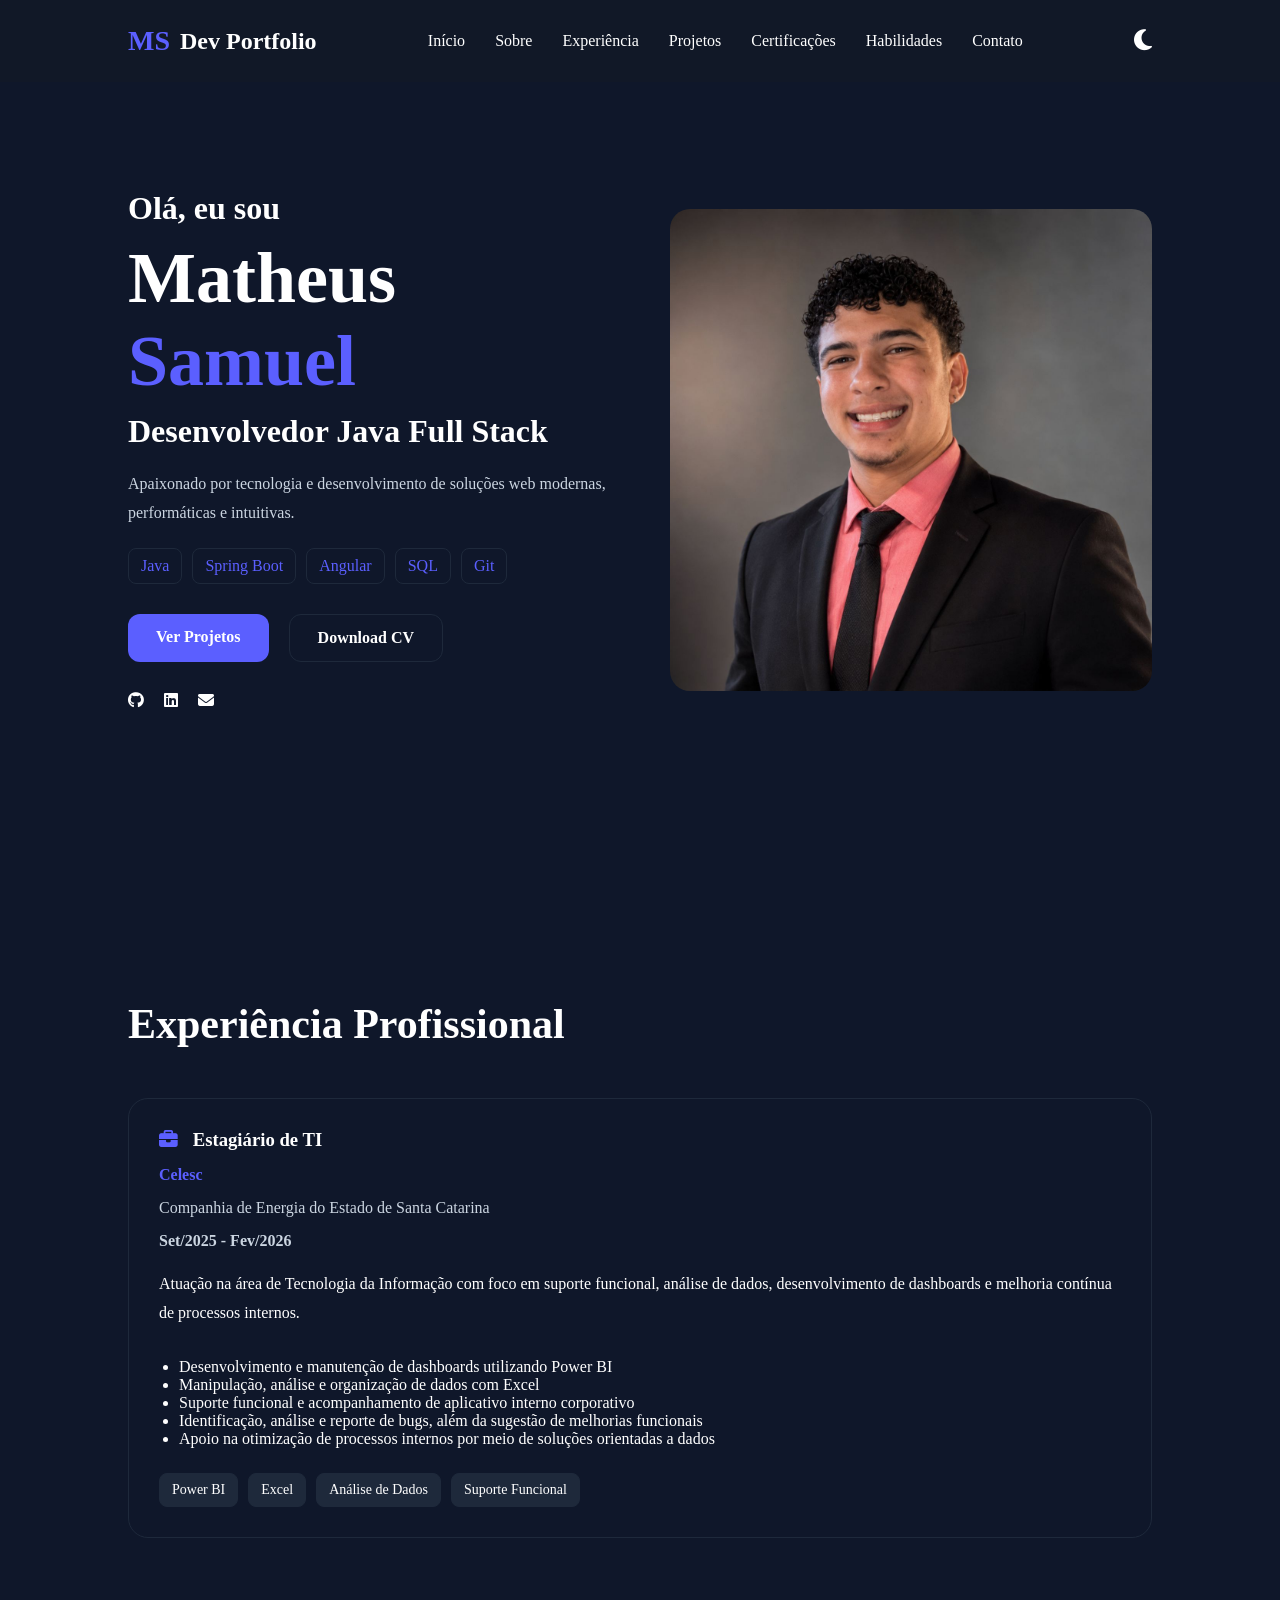
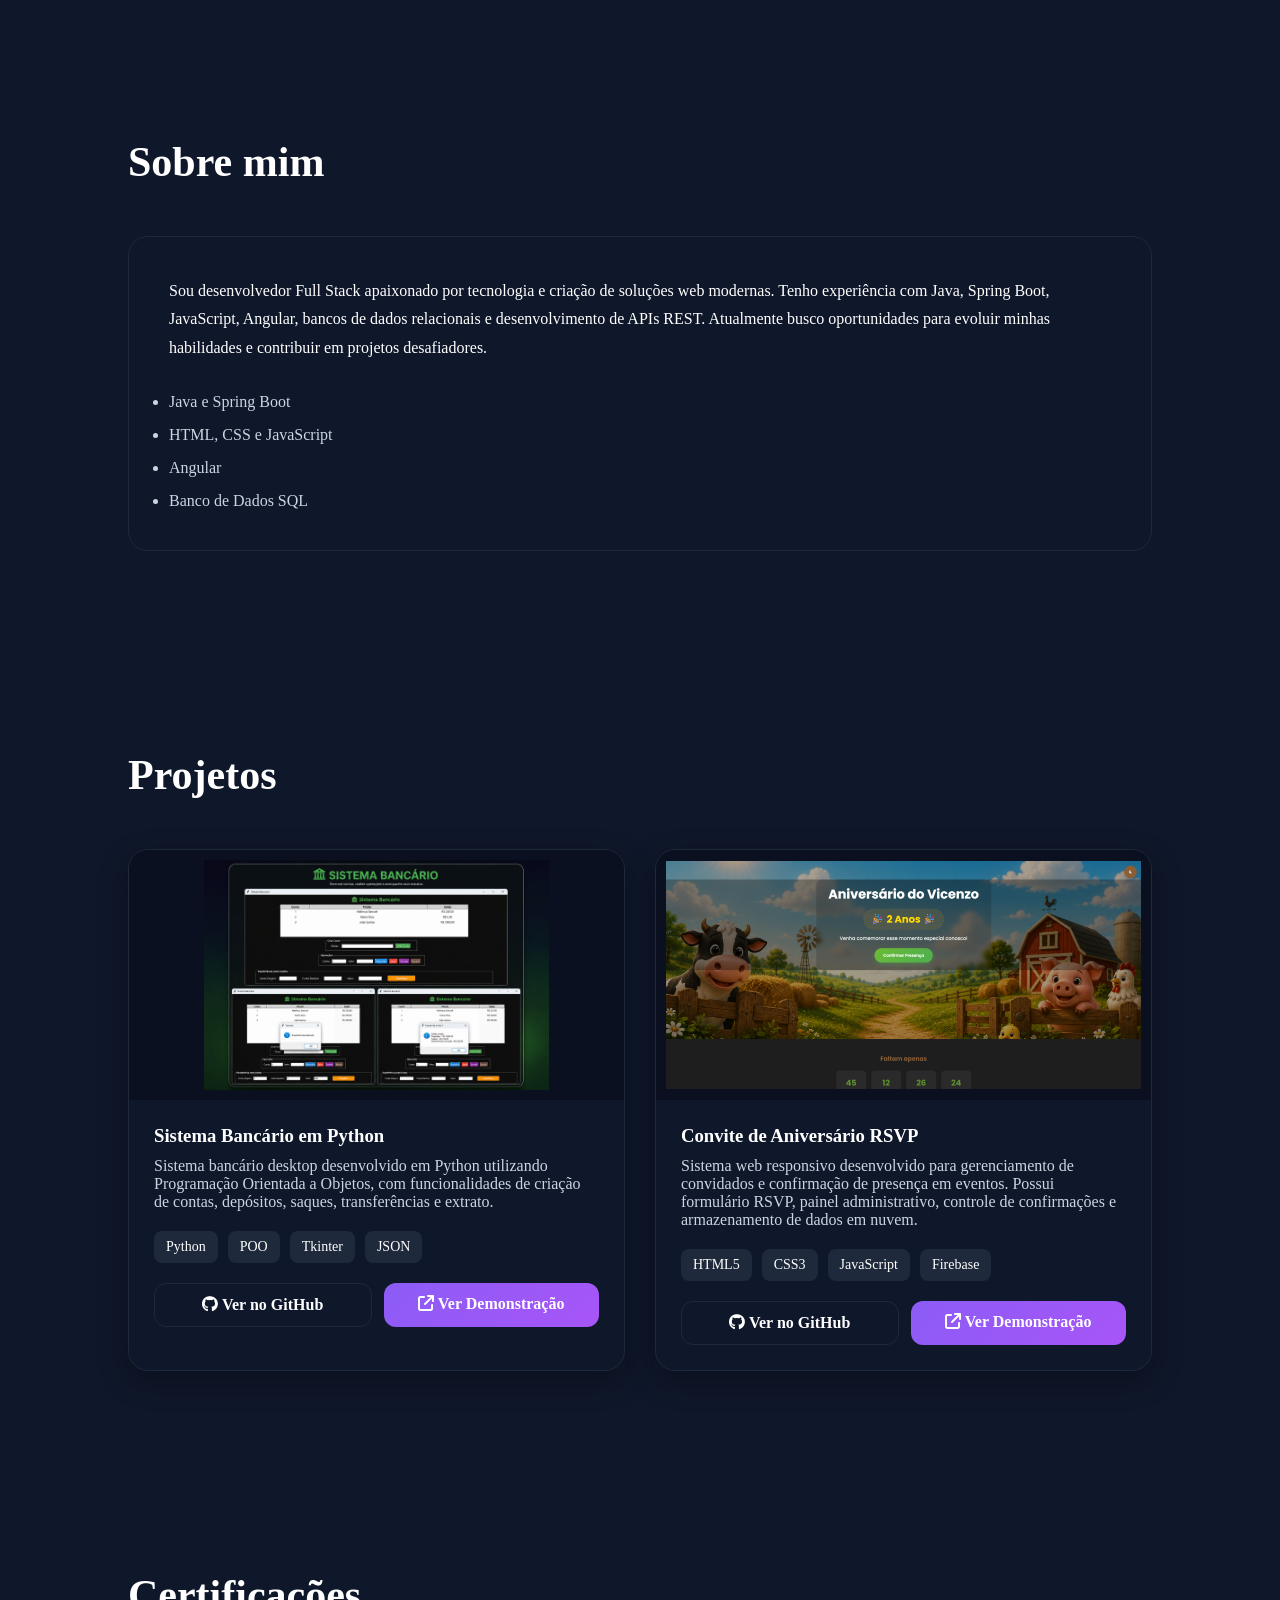
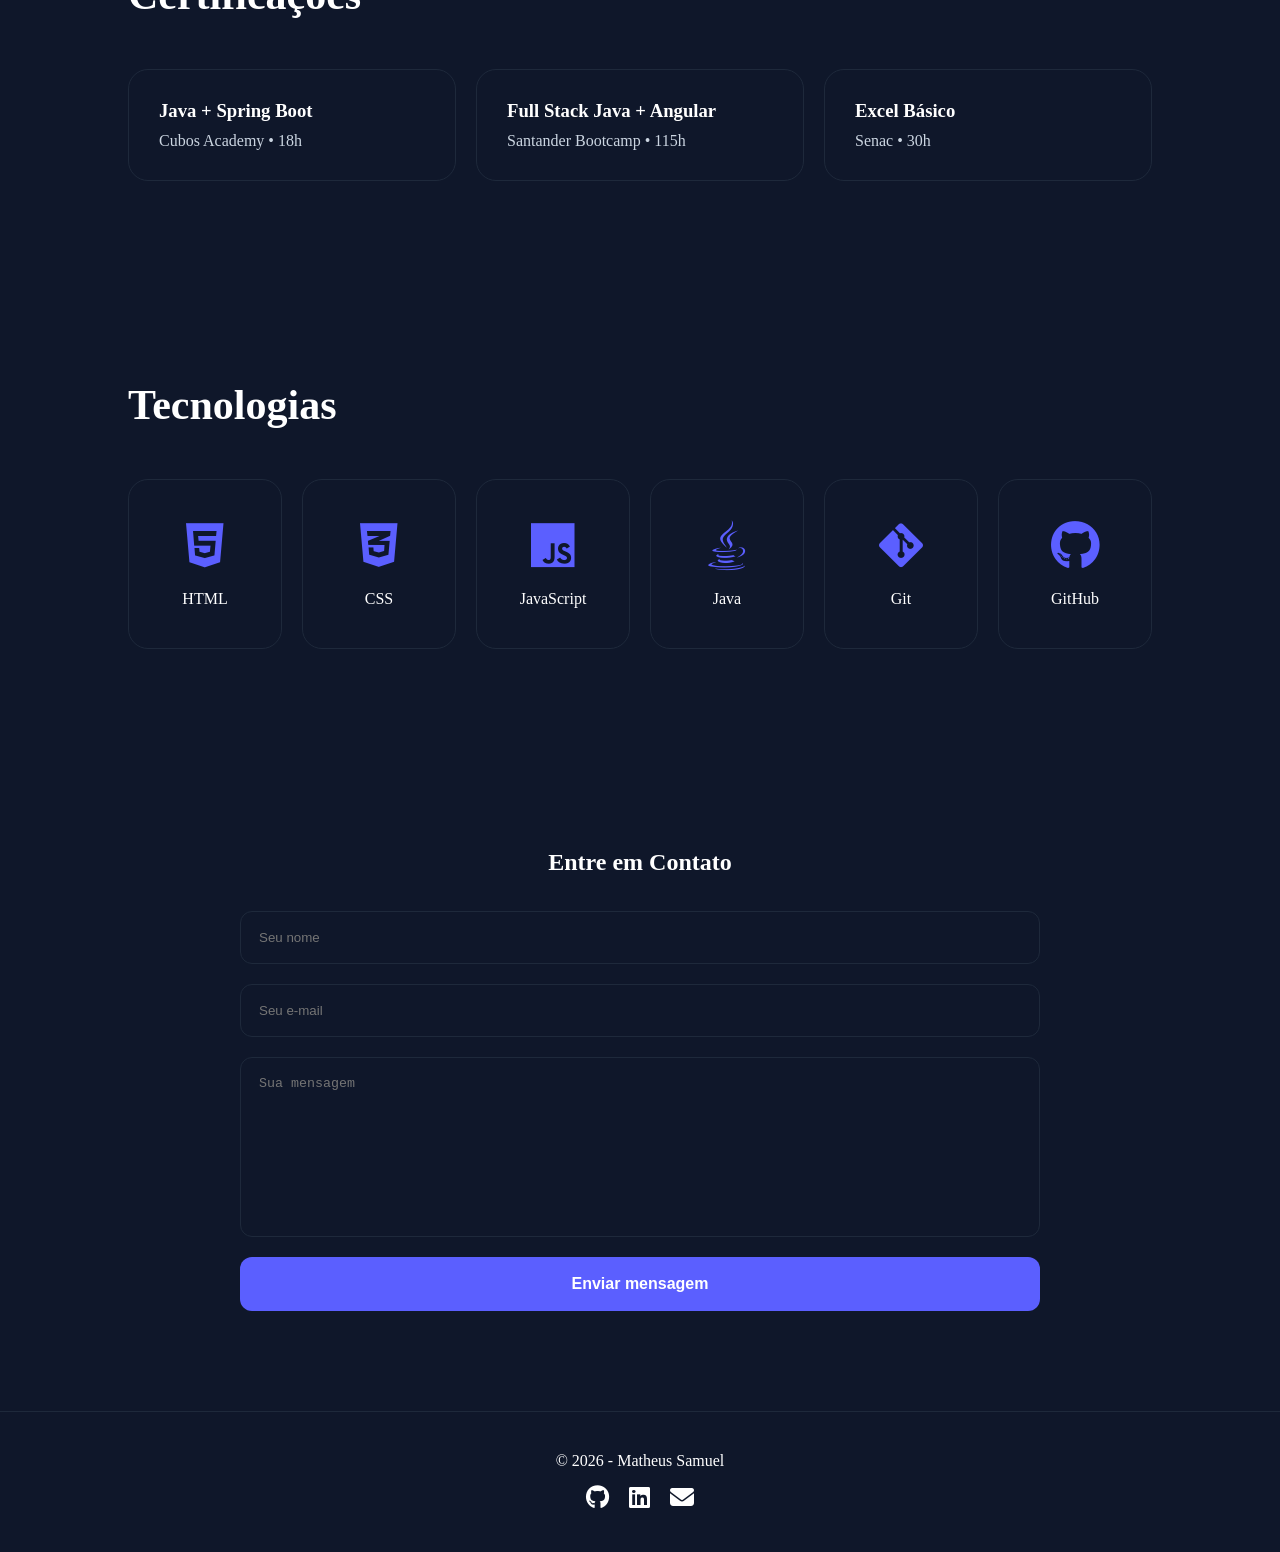
==== index.html @ 0c97122a "Atualiza portfólio com projeto RSVP" ====
<!DOCTYPE html>
<html lang="pt-BR">

<head>
    <meta charset="UTF-8">
    <meta name="viewport" content="width=device-width, initial-scale=1.0">

    <title>Matheus Samuel | Desenvolvedor</title>

    <!-- Google Fonts -->
    <link rel="preconnect" href="https://fonts.googleapis.com">
    <link rel="preconnect" href="https://fonts.gstatic.com" crossorigin>

    <link href="https://fonts.googleapis.com/css2?family=Inter:wght@300;400;500;600;700;800&display=swap"
        rel="stylesheet">

    <!-- Font Awesome -->
    <link rel="stylesheet" href="https://cdnjs.cloudflare.com/ajax/libs/font-awesome/6.5.2/css/all.min.css">

    <!-- CSS -->
    <link rel="stylesheet" href="css/style.css">
    <link rel="stylesheet" href="css/responsive.css">

</head>

<body>

    <!-- HEADER -->

    <header class="header">

        <div class="logo">
            <span>MS</span>
            <h2>Dev Portfolio</h2>
        </div>

        <nav class="navbar">

            <a href="#home">Início</a>
            <a href="#sobre">Sobre</a>
            <a href="#experiencia">Experiência</a>
            <a href="#projetos">Projetos</a>
            <a href="#certificacoes">Certificações</a>
            <a href="#tecnologias">Habilidades</a>
            <a href="#contato">Contato</a>

        </nav>

        <!-- BOTÃO TEMA -->

        <div class="theme-toggle" id="themeToggle">
            <i class="fa-solid fa-moon"></i>
        </div>

        <div class="menu-mobile" id="menuButton">
            <i class="fa-solid fa-bars"></i>
        </div>

    </header>

    <!-- HERO -->

    <section class="hero" id="home">

        <div class="hero-text">

            <h3>Olá, eu sou</h3>

            <h1>
                Matheus <span>Samuel</span>
            </h1>

            <h2>Desenvolvedor Java Full Stack</h2>

            <p>
                Apaixonado por tecnologia e desenvolvimento de soluções web modernas,
                performáticas e intuitivas.
            </p>

            <div class="hero-stack">

                <span>Java</span>
                <span>Spring Boot</span>
                <span>Angular</span>
                <span>SQL</span>
                <span>Git</span>

            </div>

            <div class="hero-buttons">

                <a href="#projetos" class="btn-primary">
                    Ver Projetos
                </a>

                <a href="assets/Matheus-Samuel-CV.pdf" download class="btn-secondary">
                    Download CV
                </a>

            </div>

            <div class="social-icons">

                <a href="https://github.com/matheus-samuel-dev" target="_blank">

                    <i class="fa-brands fa-github"></i>

                </a>

                <a href="https://www.linkedin.com/in/matheus-samuel-dev" target="_blank">

                    <i class="fa-brands fa-linkedin"></i>

                </a>

                <a href="mailto:matheussamuel05@gmail.com">

                    <i class="fa-solid fa-envelope"></i>

                </a>

            </div>

        </div>

        <div class="hero-image">

            <img src="assets/matheus.jpeg" alt="Matheus Samuel">

        </div>

    </section>

    <section class="experiencia" id="experiencia">

        <div class="section-title">
            <h2>Experiência Profissional</h2>
        </div>

        <div class="experience-card">

            <h3>
                <i class="fa-solid fa-briefcase"></i>
                Estagiário de TI
            </h3>

            <h4>Celesc</h4>

            <p class="company-name">
                Companhia de Energia do Estado de Santa Catarina
            </p>

            <p class="experience-date">
                Set/2025 - Fev/2026
            </p>

            <p class="experience-description">
                Atuação na área de Tecnologia da Informação com foco em suporte funcional,
                análise de dados, desenvolvimento de dashboards e melhoria contínua de
                processos internos.
            </p>

            <ul>
                <li>Desenvolvimento e manutenção de dashboards utilizando Power BI</li>
                <li>Manipulação, análise e organização de dados com Excel</li>
                <li>Suporte funcional e acompanhamento de aplicativo interno corporativo</li>
                <li>Identificação, análise e reporte de bugs, além da sugestão de melhorias funcionais</li>
                <li>Apoio na otimização de processos internos por meio de soluções orientadas a dados</li>
            </ul>

            <div class="experience-techs">

                <span>Power BI</span>
                <span>Excel</span>
                <span>Análise de Dados</span>
                <span>Suporte Funcional</span>

            </div>

        </div>

    </section>

    <!-- SOBRE -->

    <section class="sobre" id="sobre">

        <div class="section-title">
            <h2>Sobre mim</h2>
        </div>

        <div class="sobre-content">

            <div class="sobre-text">

                <p>
                    Sou desenvolvedor Full Stack apaixonado por tecnologia e criação
                    de soluções web modernas.

                    Tenho experiência com Java, Spring Boot, JavaScript,
                    Angular, bancos de dados relacionais e desenvolvimento
                    de APIs REST.

                    Atualmente busco oportunidades para evoluir minhas
                    habilidades e contribuir em projetos desafiadores.
                </p>

                <ul>
                    <li>Java e Spring Boot</li>
                    <li>HTML, CSS e JavaScript</li>
                    <li>Angular</li>
                    <li>Banco de Dados SQL</li>
                </ul>

            </div>

        </div>

    </section>

    <!-- PROJETOS -->

    <section class="projetos" id="projetos">

        <div class="section-title">
            <h2>Projetos</h2>
        </div>

        <div class="projects-grid">

            <!-- CARD -->

            <div class="project-card">

                <img src="assets/projects/sistema-bancario-cover.png" alt="Sistema Bancário em Python">

                <div class="project-info">

                    <h3>Sistema Bancário em Python</h3>

                    <p>
                        Sistema bancário desktop desenvolvido em Python utilizando
                        Programação Orientada a Objetos, com funcionalidades de
                        criação de contas, depósitos, saques, transferências e extrato.
                    </p>

                    <div class="project-techs">
                        <span>Python</span>
                        <span>POO</span>
                        <span>Tkinter</span>
                        <span>JSON</span>
                    </div>

                    <div class="project-buttons">

                        <a href="https://github.com/matheus-samuel-dev/sistema-bancario-python" target="_blank"
                            class="btn-github">
                            <i class="fa-brands fa-github"></i>
                            Ver no GitHub
                        </a>

                        <a href="demo-sistema-bancario.html" target="_blank" class="btn-demo">
                            <i class="fa-solid fa-arrow-up-right-from-square"></i>
                            Ver Demonstração
                        </a>

                    </div>

                </div>

            </div>



            <!-- CARD -->

            <!-- CARD -->

            <div class="project-card">

                <img src="assets/projects/pagina_principal_convite_desktop.png" alt="Convite de Aniversário RSVP">

                <div class="project-info">

                    <h3>Convite de Aniversário RSVP</h3>

                    <p>
                        Sistema web responsivo desenvolvido para gerenciamento de convidados
                        e confirmação de presença em eventos. Possui formulário RSVP,
                        painel administrativo, controle de confirmações e armazenamento
                        de dados em nuvem.
                    </p>

                    <div class="project-techs">
                        <span>HTML5</span>
                        <span>CSS3</span>
                        <span>JavaScript</span>
                        <span>Firebase</span>
                    </div>

                    <div class="project-buttons">

                        <a href="https://github.com/matheus-samuel-dev/convite-aniversario" target="_blank"
                            class="btn-github">
                            <i class="fa-brands fa-github"></i>
                            Ver no GitHub
                        </a>

                        <a href="https://convite-aniversario-9398f.web.app" target="_blank" class="btn-demo">
                            <i class="fa-solid fa-arrow-up-right-from-square"></i>
                            Ver Demonstração
                        </a>

                    </div>

                </div>

            </div>

        </div>

        </div>

    </section>

    <section class="certificacoes" id="certificacoes">

        <div class="section-title">
            <h2>Certificações</h2>
        </div>

        <div class="cert-grid">

            <div class="cert-card">
                <h3>Java + Spring Boot</h3>
                <p>Cubos Academy • 18h</p>
            </div>

            <div class="cert-card">
                <h3>Full Stack Java + Angular</h3>
                <p>Santander Bootcamp • 115h</p>
            </div>

            <div class="cert-card">
                <h3>Excel Básico</h3>
                <p>Senac • 30h</p>
            </div>

        </div>

    </section>

    <!-- TECNOLOGIAS -->

    <section class="tecnologias" id="tecnologias">

        <div class="section-title">
            <h2>Tecnologias</h2>
        </div>

        <div class="tech-grid">

            <div class="tech-card">
                <i class="fa-brands fa-html5"></i>
                <p>HTML</p>
            </div>

            <div class="tech-card">
                <i class="fa-brands fa-css3-alt"></i>
                <p>CSS</p>
            </div>

            <div class="tech-card">
                <i class="fa-brands fa-js"></i>
                <p>JavaScript</p>
            </div>

            <div class="tech-card">
                <i class="fa-brands fa-java"></i>
                <p>Java</p>
            </div>

            <div class="tech-card">
                <i class="fa-brands fa-git-alt"></i>
                <p>Git</p>
            </div>

            <div class="tech-card">
                <i class="fa-brands fa-github"></i>
                <p>GitHub</p>
            </div>

        </div>

    </section>

    <!-- CONTATO -->

    <section id="contato" class="contact">

        <div class="container">

            <h2>Entre em Contato</h2>

            <form class="contact-form" action="https://api.web3forms.com/submit" method="POST">

                <!-- Chave do Web3Forms -->
                <input type="hidden" name="access_key" value="f4fa1f68-71eb-401d-8345-98f2178c67a4">

                <input type="hidden" name="redirect" value="https://web3forms.com/success">

                <!-- Opcional: assunto do e-mail -->
                <input type="hidden" name="subject" value="Nova mensagem do Portfólio">

                <!-- Opcional: evitar spam -->
                <input type="checkbox" name="botcheck" style="display: none;">

                <input type="text" name="name" placeholder="Seu nome" required>

                <input type="email" name="email" placeholder="Seu e-mail" required>

                <textarea name="message" placeholder="Sua mensagem" rows="5" required></textarea>

                <button type="submit">
                    Enviar mensagem
                </button>

            </form>

        </div>

    </section>

    <!-- FOOTER -->
    <footer class="footer">

        <p>© 2026 - Matheus Samuel</p>

        <div class="footer-links">

            <a href="https://github.com/matheus-samuel-dev" target="_blank">
                <i class="fa-brands fa-github"></i>
            </a>

            <a href="https://www.linkedin.com/in/matheus-samuel-dev" target="_blank">
                <i class="fa-brands fa-linkedin"></i>
            </a>

            <a href="mailto:matheussamuel05@gmail.com">
                <i class="fa-solid fa-envelope"></i>
            </a>

        </div>

    </footer>


    <!-- BOTÃO TOPO -->

    <button id="backToTop">
        ↑
    </button>

    <!-- JAVASCRIPT -->

    <script src="js/script.js"></script>

</body>

</html>
---- css/style.css ----
* {
    margin: 0;
    padding: 0;
    box-sizing: border-box;
}

html {
    scroll-behavior: smooth;
}

body{
    background-color: var(--bg-color);
    color: var(--text-color);
}

img {
    width: 100%;
    display: block;
}

section {
    padding: 100px 10%;
}

:root{
    --bg-color: #0f172a;
    --text-color: #ffffff;

    --card-color: #1e293b;
    --header-color: #111827;

    --primary: #5b5fff;
    --card: #0f172a;
    --border: #1e293b;

    --secondary-text: #cbd5e1;
}

.light-mode{
    --bg-color: #ffffff;
    --text-color: #111827;

    --card: #f3f4f6;
    --border: #d1d5db;

    --card-color: #f3f4f6;
    --header-color: #ffffff;

    --secondary-text: #4b5563;
}


.theme-toggle{
    cursor: pointer;
    font-size: 1.5rem;
    color: var(--text-color);
    transition: 0.3s;
}

.theme-toggle:hover{
    transform: scale(1.1);
}

/* HEADER */

.header {
    width: 100%;
    padding: 25px 10%;

    display: flex;
    justify-content: space-between;
    align-items: center;

    position: fixed;
    top: 0;

    background: var(--header-color);

    backdrop-filter: blur(10px);

    z-index: 999;
}

.header.scrolled {
    padding: 18px 10%;

    background: var(--header-color);

    box-shadow: 0 5px 20px rgba(0,0,0,0.3);
}

.logo {
    display: flex;
    align-items: center;
    gap: 10px;
}

.logo span {
    color: var(--primary);
    font-size: 28px;
    font-weight: 800;
}

.navbar {
    display: flex;
    gap: 30px;
}

.navbar a {
    text-decoration: none;
    color: var(--text-color);
    transition: 0.3s;
}

.navbar a:hover {
    color: var(--primary);
}

.active-link {
    color: #5b5fff !important;
}

.menu-mobile {
    display: none;
    font-size: 24px;
    cursor: pointer;
}

/* HERO */

.hero {
    min-height: 100vh;

    display: flex;
    align-items: center;
    justify-content: space-between;
    gap: 60px;
}

.hero-text {
    flex: 1;
}

.hero-text h3 {
    font-size: 32px;
    margin-bottom: 10px;
}

.hero-text h1 {
    font-size: 72px;
    margin-bottom: 10px;
}

.hero-text span {
    color: var(--primary);
}

.hero-text h2 {
    font-size: 32px;
    margin-bottom: 20px;
}

.hero-text p {
    color: #cbd5e1;
    line-height: 1.8;
    max-width: 600px;
}

.hero-buttons {
    display: flex;
    gap: 20px;

    margin-top: 30px;
}

.btn-primary,
.btn-secondary {
    padding: 14px 28px;
    border-radius: 12px;
    text-decoration: none;
    font-weight: 600;
}

.btn-primary {
    background: var(--primary);
    color: white;
}

.btn-secondary {
    border: 1px solid var(--border);
    color: var(--text-color);
}

.social-icons {
    display: flex;
    gap: 20px;

    margin-top: 30px;
}

.social-icons a {
    color: var(--text-color);
}

.social-icons a:hover {
    color: var(--primary);
}

.hero-image {
    flex: 1;
}

.hero-image img {
    border-radius: 20px;
}

/* TÍTULOS */

.section-title {
    margin-bottom: 50px;
}

.section-title h2 {
    font-size: 42px;
}

/* SOBRE */

.sobre-content {
    background: var(--card);
    border: 1px solid var(--border);
    padding: 40px;
    border-radius: 20px;
}

.sobre-text p {
    line-height: 1.8;
    margin-bottom: 30px;
}

.sobre-text ul {
    display: flex;
    flex-direction: column;
    gap: 15px;
}

.sobre-text li {
    color: #cbd5e1;
}

/* PROJETOS */

.projects-grid {
    display: grid;
    grid-template-columns: repeat(auto-fit, minmax(300px, 1fr));
    gap: 30px;
}

.project-card {
    background: var(--card);
    border: 1px solid var(--border);
    border-radius: 20px;

    overflow: hidden;

    transition: 0.3s;

    box-shadow: 0 10px 30px rgba(0,0,0,0.3);
}

.project-card img {
    width: 100%;
    height: 250px;
    object-fit: contain;
    background: #0b1020;
    padding: 10px;
}

.project-card:hover {
    transform: translateY(-8px);
    border-color: #8b5cf6;
}

.project-info {
    padding: 25px;
}

.project-info h3 {
    margin-bottom: 10px;
}

.project-info p {
    color: #cbd5e1;
    margin-bottom: 20px;
}

.project-techs {
    display: flex;
    gap: 10px;
    flex-wrap: wrap;
}

.project-techs span {
    background: #1e293b;
    padding: 8px 12px;
    border-radius: 8px;
    font-size: 14px;
}

.project-buttons {
    display: flex;
    gap: 12px;
    margin-top: 20px;
}

.btn-github,
.btn-demo {
    flex: 1;
    text-decoration: none;
    text-align: center;
    padding: 12px;
    border-radius: 12px;
    font-weight: 600;
    transition: .3s;
}

.btn-github {
    background: transparent;
    border: 1px solid var(--border);
    color: var(--text);
}

.btn-demo {
    background: linear-gradient(135deg, #8b5cf6, #a855f7);
    color: white;
}

.btn-github:hover,
.btn-demo:hover {
    transform: translateY(-2px);
}

/* TECNOLOGIAS */

.tech-grid {
    display: grid;
    grid-template-columns: repeat(auto-fit, minmax(150px, 1fr));
    gap: 20px;
}

.tech-card {
    background: var(--card);
    border: 1px solid var(--border);
    border-radius: 20px;

    padding: 40px;

    text-align: center;

    transition: 0.3s;
}

.tech-card:hover {
    transform: translateY(-10px);
}

.tech-card i {
    font-size: 50px;
    margin-bottom: 20px;

    color: var(--primary);
}

/* CONTATO */

.contact h2 {
    text-align: center;
    margin-bottom: 35px;
}

.contact-form {
    display: flex;
    flex-direction: column;
    gap: 20px;

    max-width: 800px;
    margin: 0 auto;
    width: 100%;
}

.contact-form input,
.contact-form textarea {
    background: var(--card);
    border: 1px solid var(--border);

    padding: 18px;

    border-radius: 12px;

    color: var(--text-color);

    outline: none;

    width: 100%;
    box-sizing: border-box;
}

.contact-form textarea {
    height: 180px;
    resize: none;
}

.contact-form button {
    background: var(--primary);
    color: white;

    border: none;

    padding: 18px;

    border-radius: 12px;

    cursor: pointer;

    font-size: 16px;
    font-weight: 600;
}

.contact-content h2 {
    margin-bottom: 30px;
    text-align: center;
}

.contact .container {
    display: flex;
    flex-direction: column;
    align-items: center;
}

/* FOOTER */

.footer {
    text-align: center;
    padding: 40px;

    border-top: 1px solid var(--border);
}

.footer-links {
    display: flex;
    justify-content: center;
    gap: 20px;
    margin-top: 15px;
}

.footer-links a {
    color: var(--text-color);
    font-size: 24px;
    transition: 0.3s;
}

.footer-links a:hover {
    color: var(--primary);
    transform: translateY(-3px);
}

/* MENU MOBILE */

.navbar.active {
    display: flex;
    flex-direction: column;

    position: absolute;

    top: 90px;
    right: 5%;

    background: #0f172a;

    padding: 30px;

    border-radius: 16px;

    width: 220px;
}

/* ANIMAÇÕES */

.hidden {
    opacity: 0;
    transform: translateY(50px);

    transition: all 1s ease;
}

.show {
    opacity: 1;
    transform: translateY(0);
}

/* BOTÃO TOPO */

#backToTop {
    position: fixed;

    bottom: 30px;
    right: 30px;

    width: 50px;
    height: 50px;

    border: none;
    border-radius: 50%;

    background: #5b5fff;

    color: white;

    font-size: 20px;

    cursor: pointer;

    display: none;

    z-index: 999;

    transition: 0.3s;
}

#backToTop:hover {
    transform: translateY(-5px);
}

/* EXPERIÊNCIA */

.experience-card {
    background: var(--card);
    border: 1px solid var(--border);
    border-radius: 20px;
    padding: 30px;
}

.experience-card h4 {
    color: var(--primary);
    margin: 15px 0;
}

.experience-card ul {
    margin-top: 20px;
    padding-left: 20px;
}

/* CERTIFICAÇÕES */

.cert-grid {
    display: grid;
    grid-template-columns: repeat(auto-fit, minmax(250px, 1fr));
    gap: 20px;
}

.cert-card {
    background: var(--card);
    border: 1px solid var(--border);
    border-radius: 20px;
    padding: 30px;
    transition: 0.3s;
}

.cert-card:hover {
    transform: translateY(-8px);
}

.cert-card p {
    margin-top: 10px;
    color: var(--secondary-text);
}

/* HERO STACK */

.hero-stack {
    display: flex;
    flex-wrap: wrap;
    gap: 10px;
    margin-top: 20px;
}

.hero-stack span {
    background: var(--card);
    border: 1px solid var(--border);
    padding: 8px 12px;
    border-radius: 8px;
}

.experience-date {

    color: var(--secondary-text);

    font-weight: 600;

    margin-top: 15px;
    margin-bottom: 20px;

}

.experience-description {

    line-height: 1.8;

    margin-bottom: 30px;

}

.experience-techs {

    display: flex;
    flex-wrap: wrap;

    gap: 10px;

    margin-top: 25px;

}

.experience-techs span {

    background: var(--card-color);

    border: 1px solid var(--border);

    padding: 8px 12px;

    border-radius: 8px;

    font-size: 14px;

}

.experience-card h3 i {

    color: var(--primary);

    margin-right: 10px;

}

.company-name {

    color: var(--secondary-text);

    margin-top: 5px;
    margin-bottom: 15px;

}
---- css/responsive.css ----
@media (max-width: 992px) {

    .hero {
        flex-direction: column;
        text-align: center;

        padding-top: 150px;
    }

    .hero-buttons {
        justify-content: center;
    }

    .social-icons {
        justify-content: center;
    }

}

@media (max-width: 768px) {

    .navbar {
        display: none;
    }

    .menu-mobile {
        display: block;
    }

    .hero-text h1 {
        font-size: 48px;
    }

    .hero-text h2 {
        font-size: 24px;
    }

    section {
        padding: 80px 5%;
    }

}
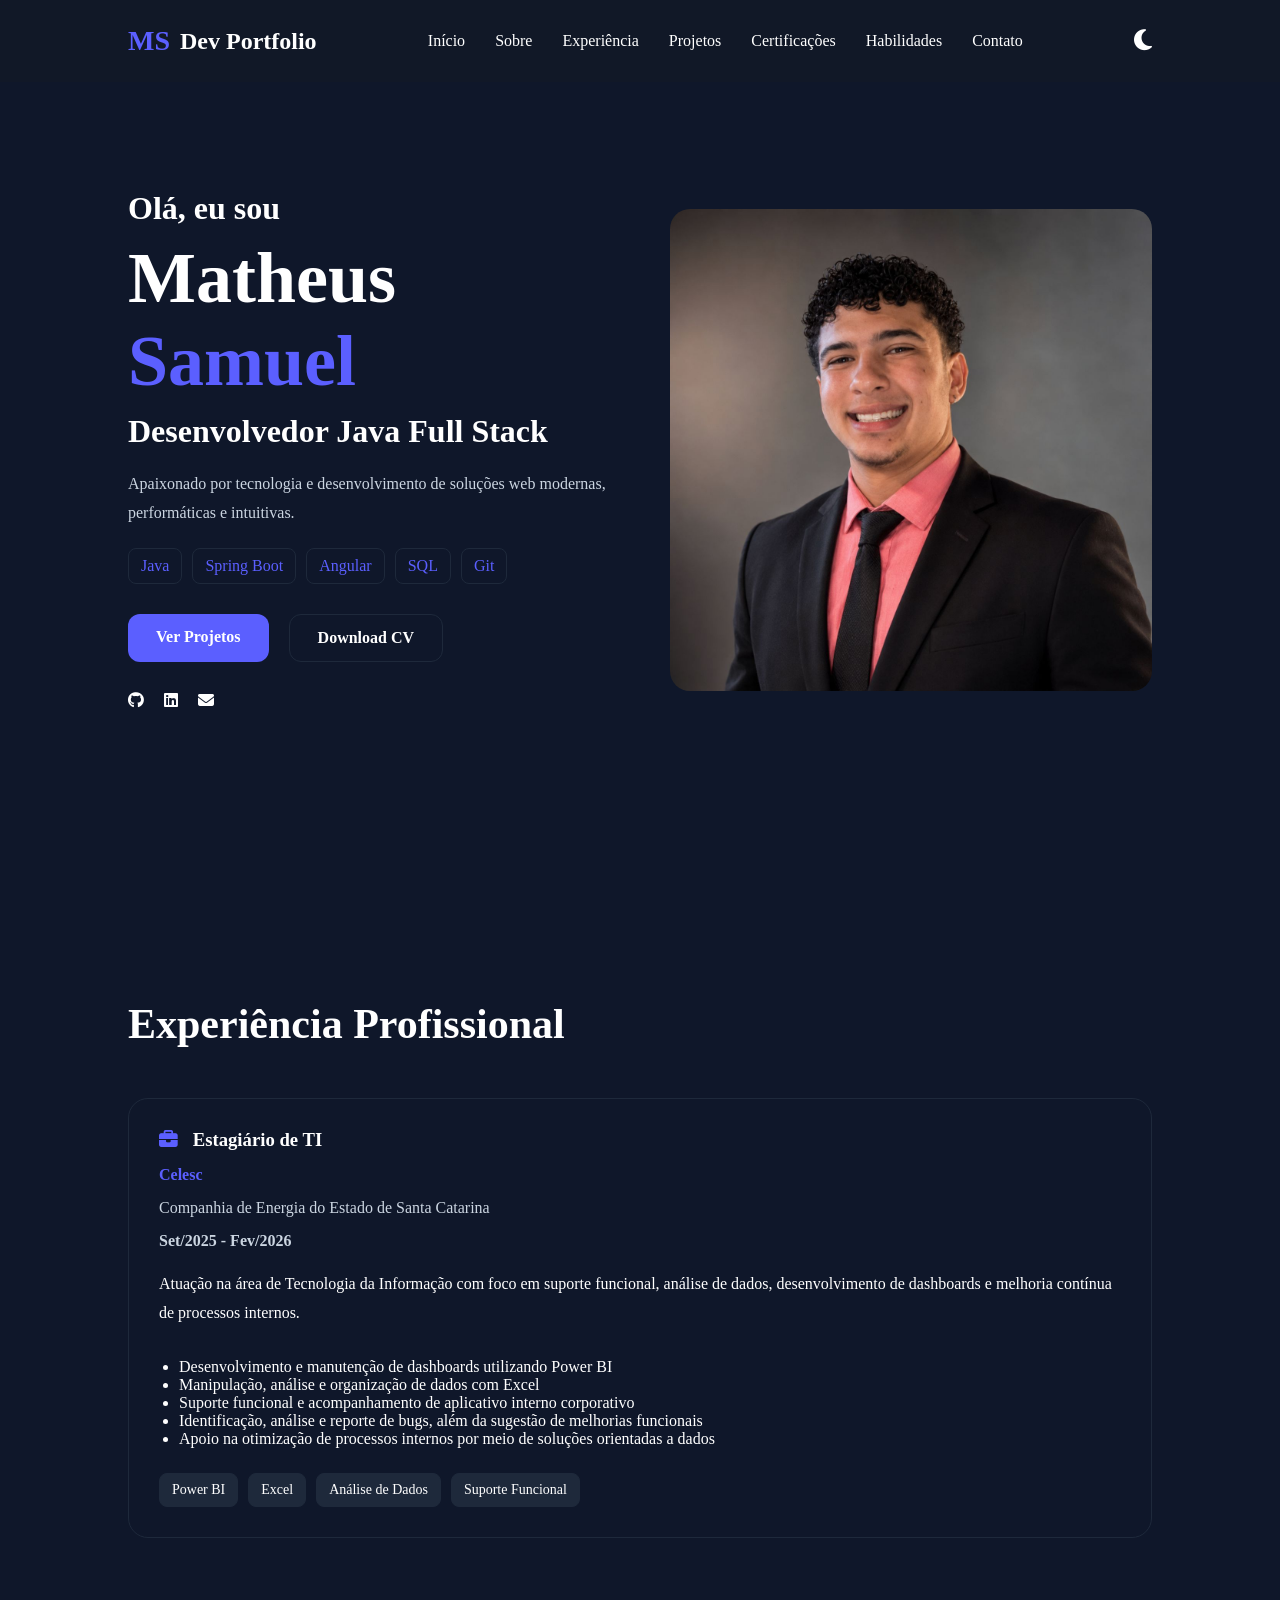
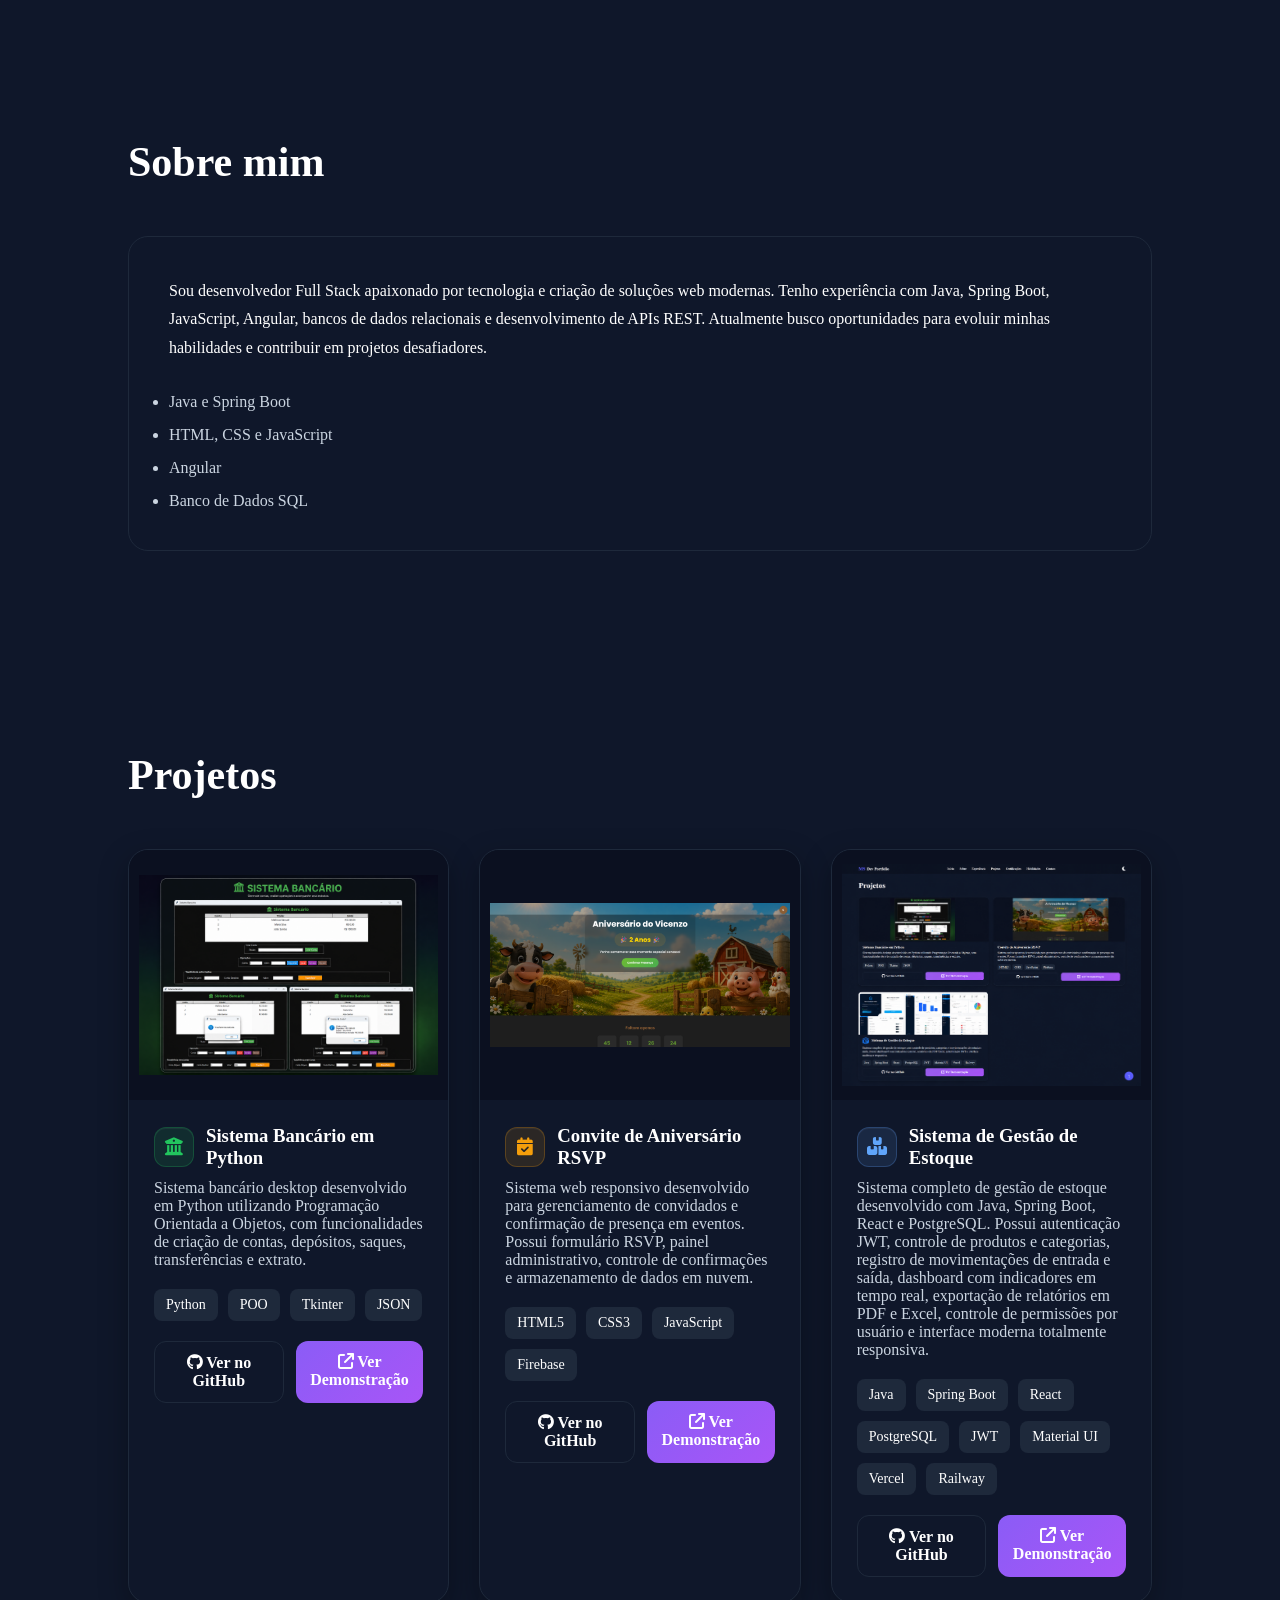
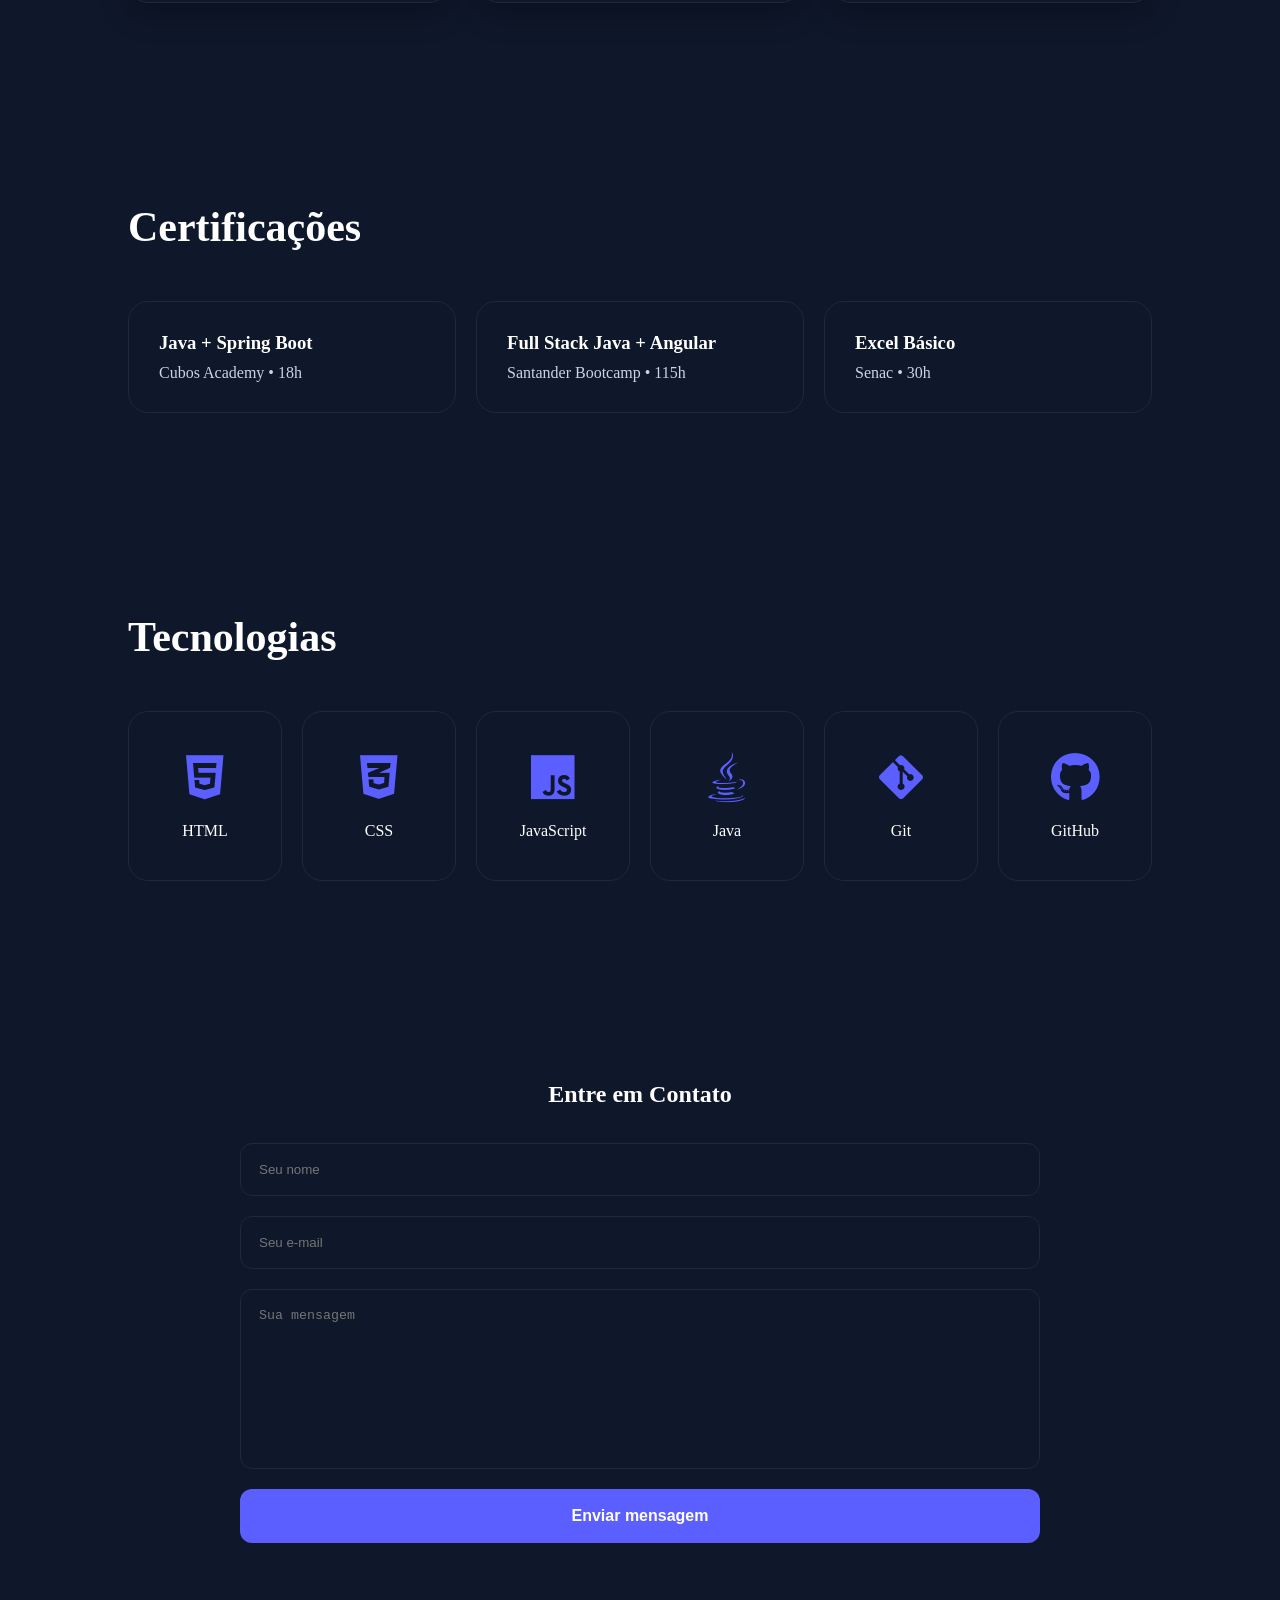
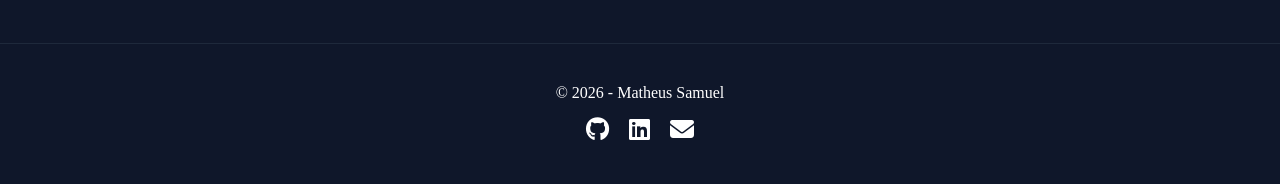
==== commit dc96d6be: "Adicionando novo projeto" ====
--- a/index.html
+++ b/index.html
@@ -93,7 +93,7 @@
                     Ver Projetos
                 </a>
 
-                <a href="assets/Matheus-Samuel-CV.pdf" download class="btn-secondary">
+                <a href="assets/Curriculo_Matheus_Samuel_Baena.pdf" download class="btn-secondary">
                     Download CV
                 </a>
 
@@ -236,7 +236,12 @@
 
                 <div class="project-info">
 
-                    <h3>Sistema Bancário em Python</h3>
+                    <div class="project-title">
+                        <span class="project-icon project-icon--bank" aria-hidden="true">
+                            <i class="fa-solid fa-building-columns"></i>
+                        </span>
+                        <h3>Sistema Bancário em Python</h3>
+                    </div>
 
                     <p>
                         Sistema bancário desktop desenvolvido em Python utilizando
@@ -282,7 +287,12 @@
 
                 <div class="project-info">
 
-                    <h3>Convite de Aniversário RSVP</h3>
+                    <div class="project-title">
+                        <span class="project-icon project-icon--event" aria-hidden="true">
+                            <i class="fa-solid fa-calendar-check"></i>
+                        </span>
+                        <h3>Convite de Aniversário RSVP</h3>
+                    </div>
 
                     <p>
                         Sistema web responsivo desenvolvido para gerenciamento de convidados
@@ -317,6 +327,59 @@
 
             </div>
 
+            <div class="project-card">
+
+                <img src="assets/projects/sistema-gestao-estoque-cover.png" alt="Sistema de Gest&atilde;o de Estoque">
+
+                <div class="project-info">
+
+                    <div class="project-title">
+                        <span class="project-icon project-icon--stock" aria-hidden="true">
+                            <i class="fa-solid fa-boxes-stacked"></i>
+                        </span>
+                        <h3>Sistema de Gest&atilde;o de Estoque</h3>
+                    </div>
+
+                    <p>
+                        Sistema completo de gest&atilde;o de estoque desenvolvido com Java,
+                        Spring Boot, React e PostgreSQL. Possui autentica&ccedil;&atilde;o JWT,
+                        controle de produtos e categorias, registro de movimenta&ccedil;&otilde;es
+                        de entrada e sa&iacute;da, dashboard com indicadores em tempo real,
+                        exporta&ccedil;&atilde;o de relat&oacute;rios em PDF e Excel, controle
+                        de permiss&otilde;es por usu&aacute;rio e interface moderna totalmente
+                        responsiva.
+                    </p>
+
+                    <div class="project-techs">
+                        <span>Java</span>
+                        <span>Spring Boot</span>
+                        <span>React</span>
+                        <span>PostgreSQL</span>
+                        <span>JWT</span>
+                        <span>Material UI</span>
+                        <span>Vercel</span>
+                        <span>Railway</span>
+                    </div>
+
+                    <div class="project-buttons">
+
+                        <a href="https://github.com/matheus-samuel-dev/sistema-gestao-estoque" target="_blank"
+                            class="btn-github">
+                            <i class="fa-brands fa-github"></i>
+                            Ver no GitHub
+                        </a>
+
+                        <a href="https://sistema-gestao-estoque-two.vercel.app" target="_blank" class="btn-demo">
+                            <i class="fa-solid fa-arrow-up-right-from-square"></i>
+                            Ver Demonstra&ccedil;&atilde;o
+                        </a>
+
+                    </div>
+
+                </div>
+
+            </div>
+
         </div>
 
         </div>
@@ -467,4 +530,4 @@
 
 </body>
 
-</html>+</html>
--- a/css/style.css
+++ b/css/style.css
@@ -285,8 +285,46 @@
     padding: 25px;
 }
 
+.project-title {
+    display: flex;
+    align-items: center;
+    gap: 12px;
+    margin-bottom: 10px;
+}
+
+.project-icon {
+    width: 40px;
+    height: 40px;
+    display: inline-flex;
+    align-items: center;
+    justify-content: center;
+    border-radius: 12px;
+    border: 1px solid transparent;
+    flex-shrink: 0;
+    font-size: 18px;
+    box-shadow: inset 0 1px 0 rgba(255,255,255,0.05);
+}
+
+.project-icon--bank {
+    color: #22c55e;
+    background: rgba(34, 197, 94, 0.12);
+    border-color: rgba(34, 197, 94, 0.24);
+}
+
+.project-icon--event {
+    color: #f59e0b;
+    background: rgba(245, 158, 11, 0.12);
+    border-color: rgba(245, 158, 11, 0.24);
+}
+
+.project-icon--stock {
+    color: #60a5fa;
+    background: rgba(96, 165, 250, 0.12);
+    border-color: rgba(96, 165, 250, 0.24);
+}
+
 .project-info h3 {
-    margin-bottom: 10px;
+    margin-bottom: 0;
 }
 
 .project-info p {
@@ -650,4 +688,4 @@
     margin-top: 5px;
     margin-bottom: 15px;
 
-}+}
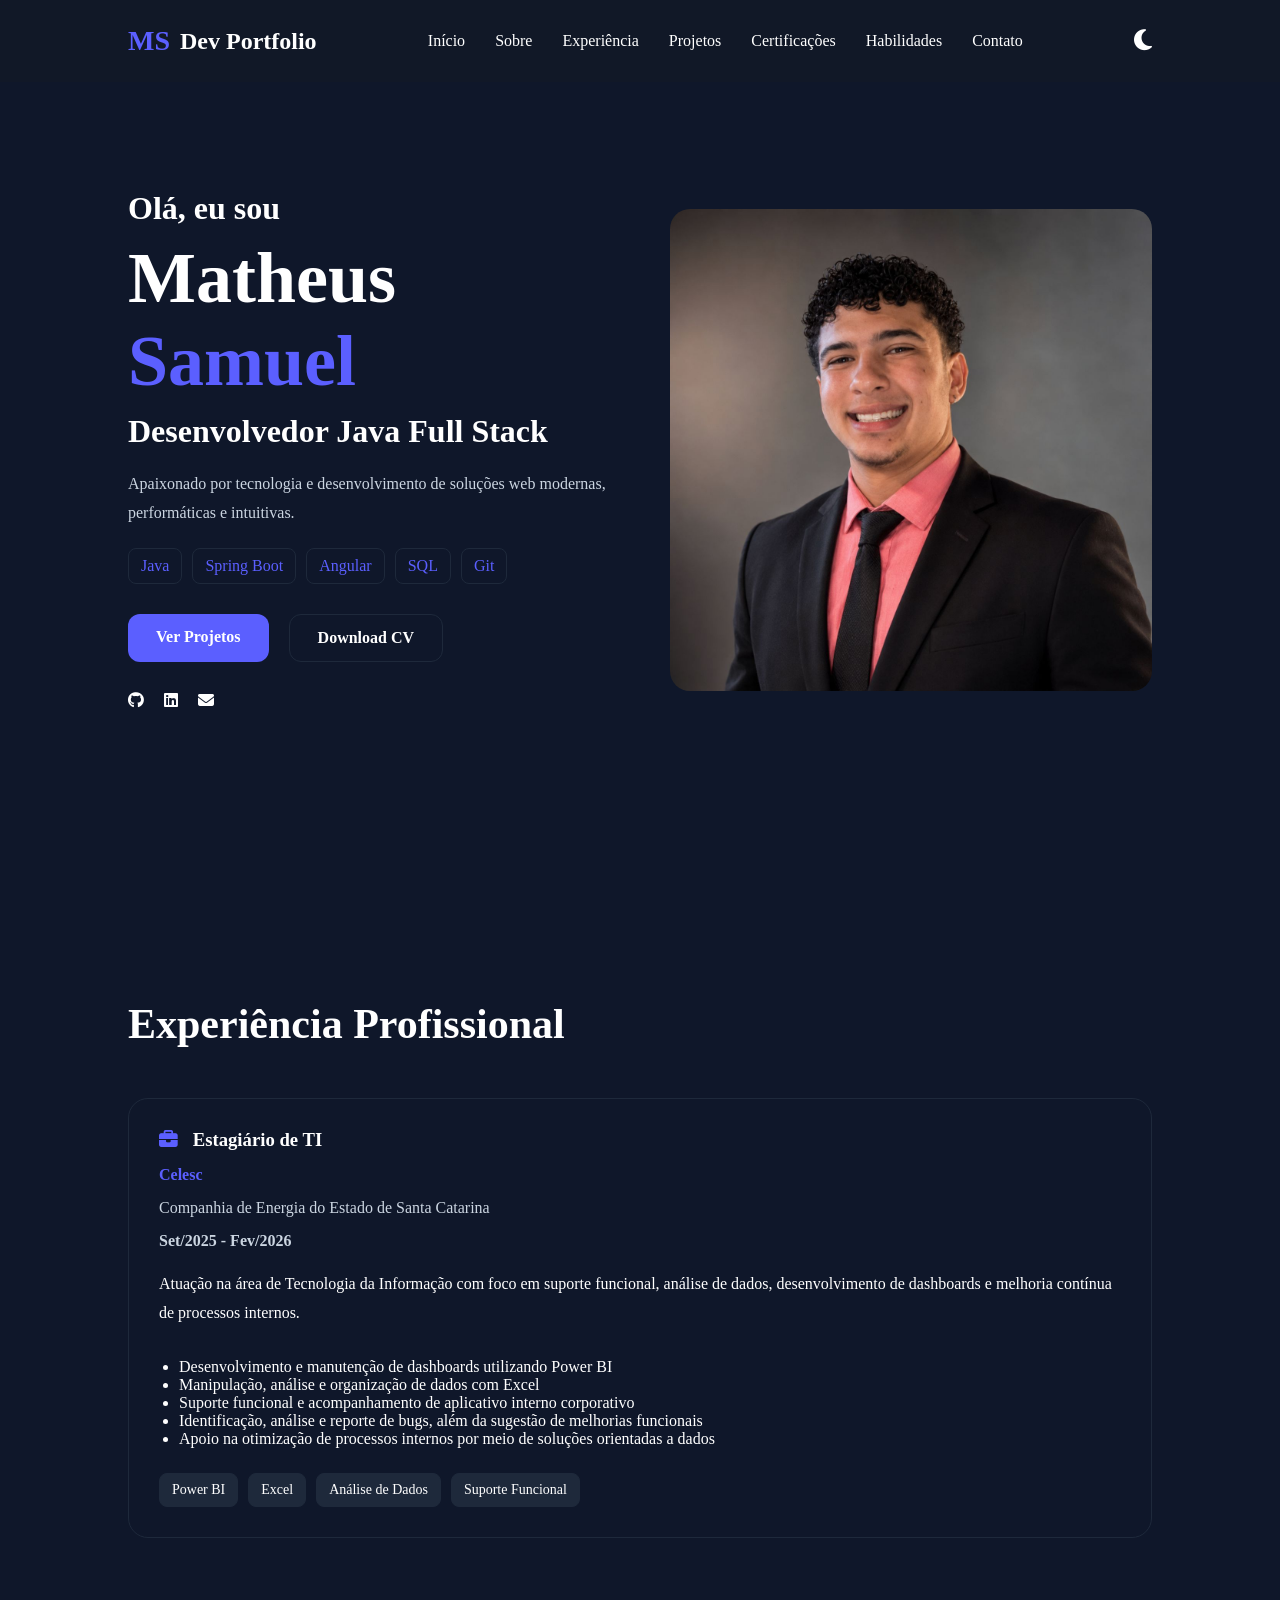
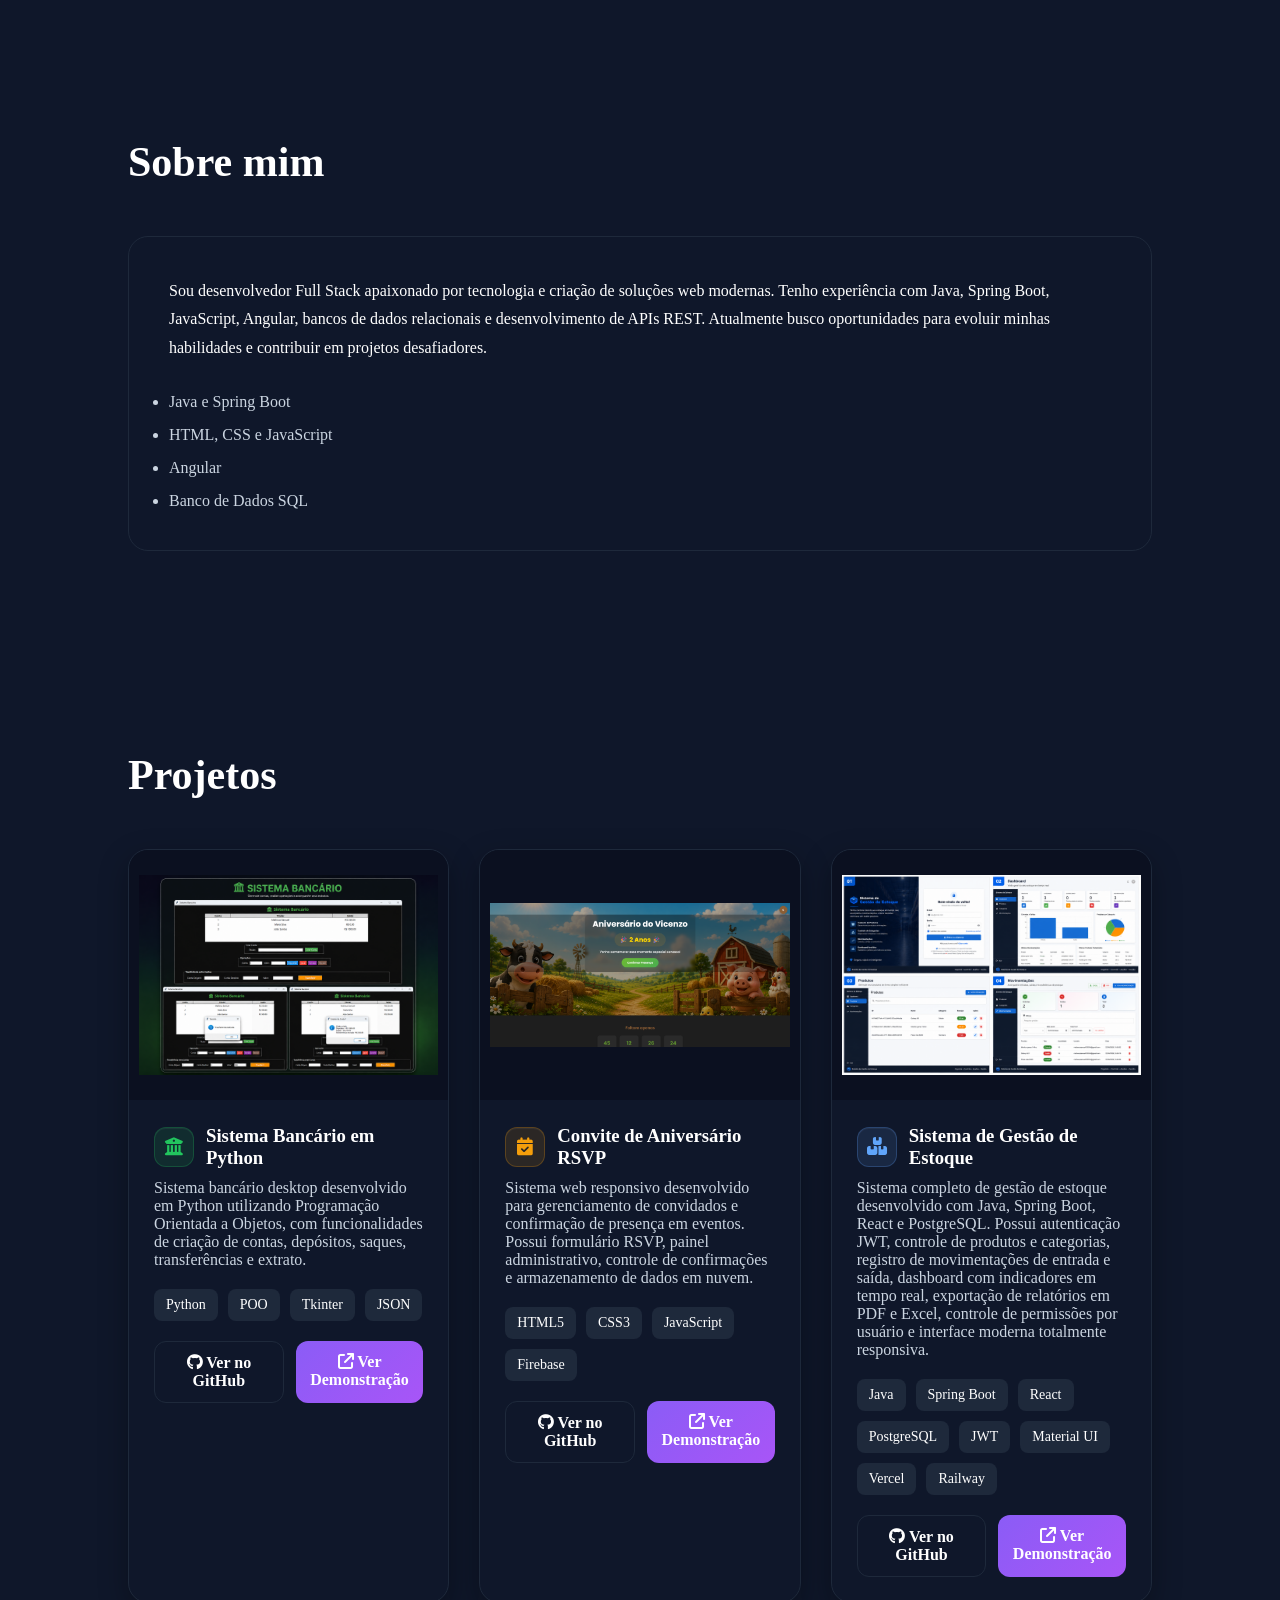
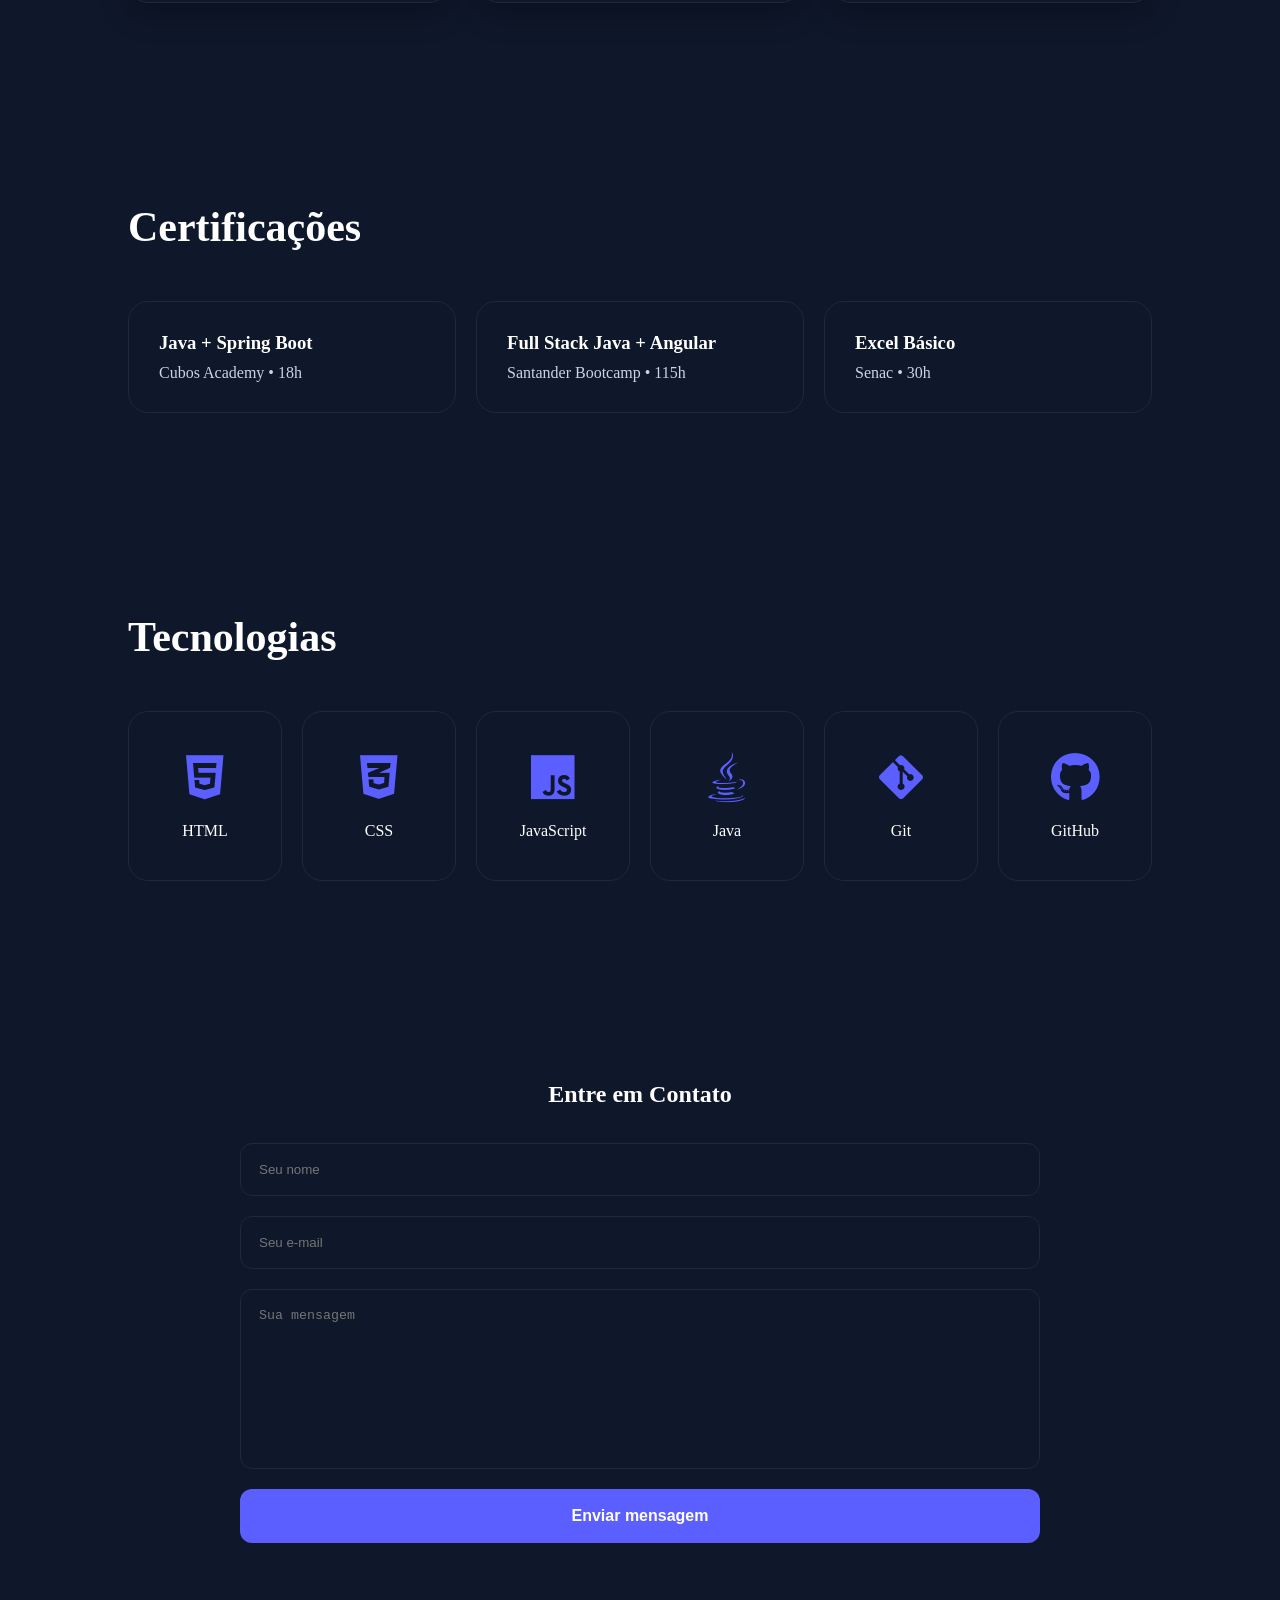
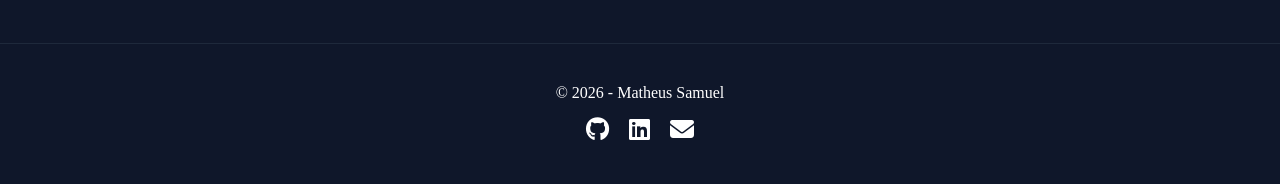
==== commit b041a5bd: "Adicionando imagem do novo projeto" ====
--- a/index.html
+++ b/index.html
@@ -329,7 +329,7 @@
 
             <div class="project-card">
 
-                <img src="assets/projects/sistema-gestao-estoque-cover.png" alt="Sistema de Gest&atilde;o de Estoque">
+                <img src="assets/projects/Carrossel_Sistema_gestao_estoque.png" alt="Sistema de Gest&atilde;o de Estoque">
 
                 <div class="project-info">
 
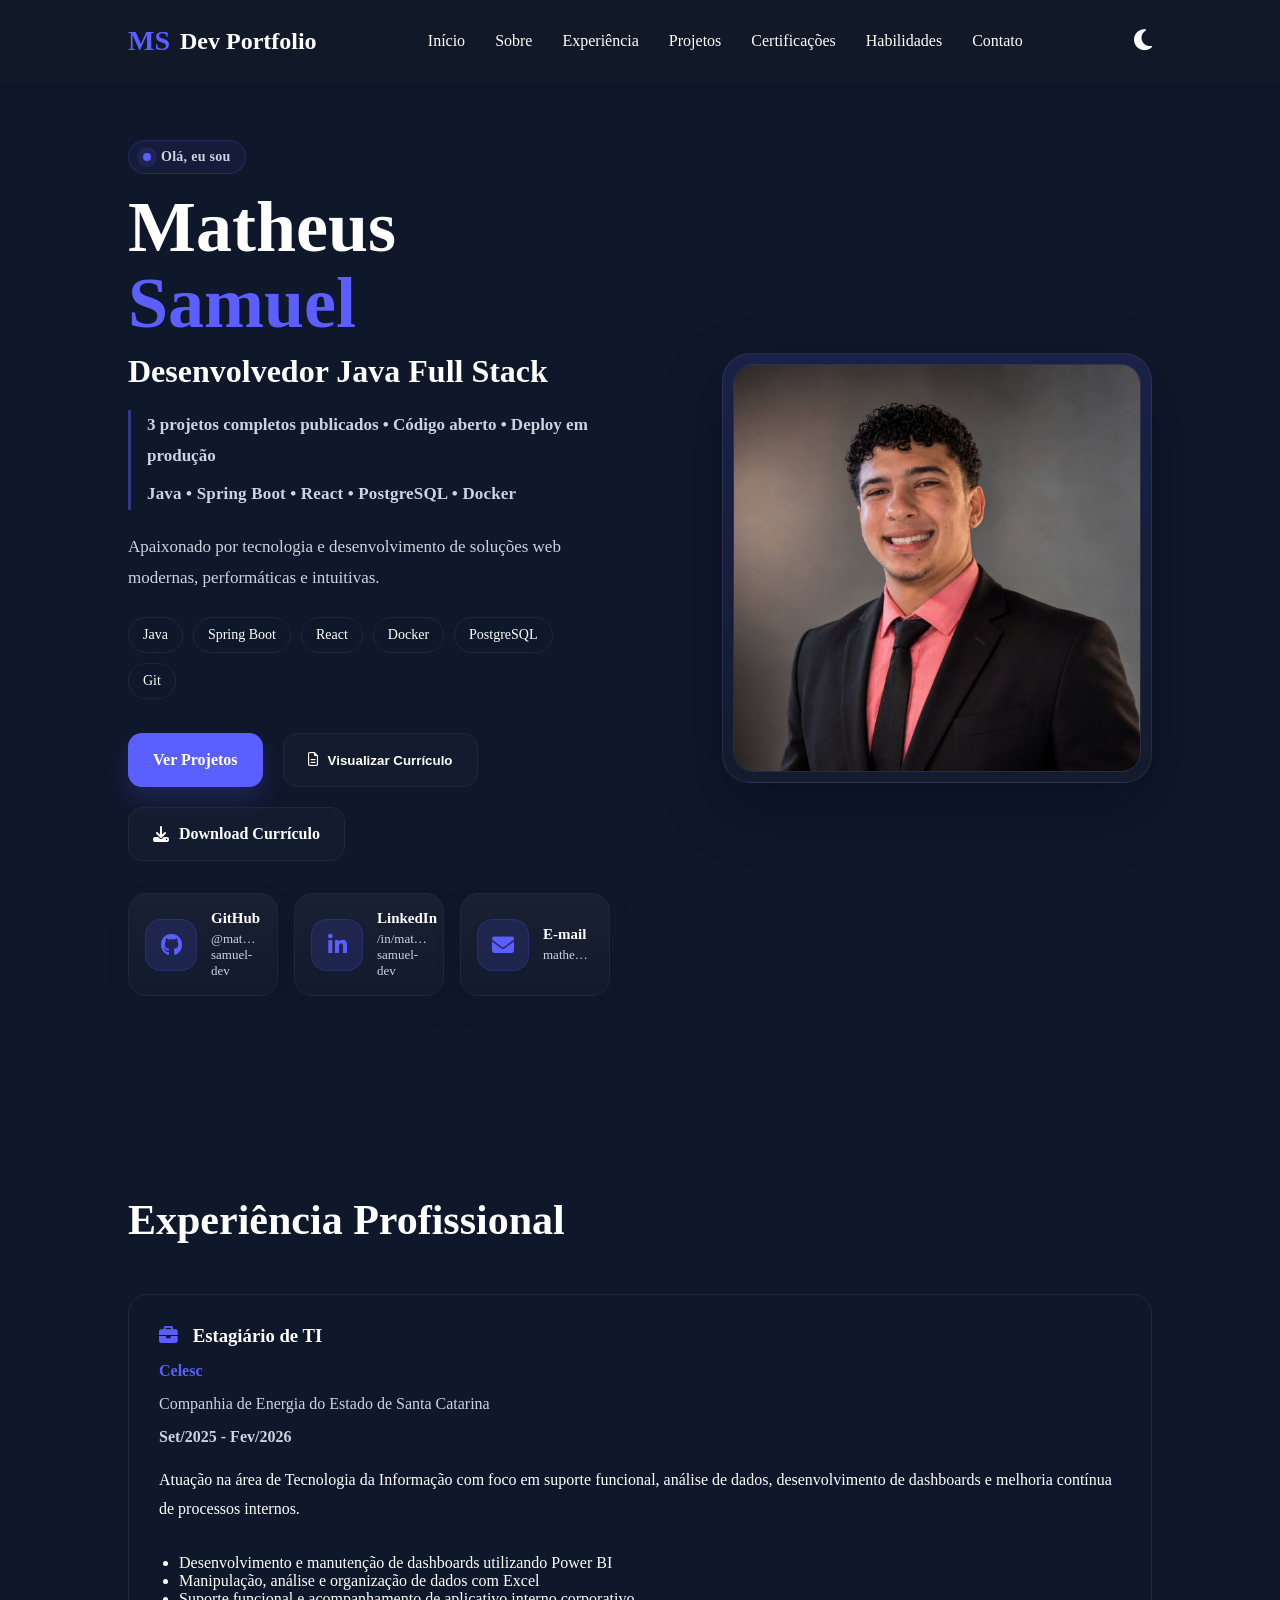
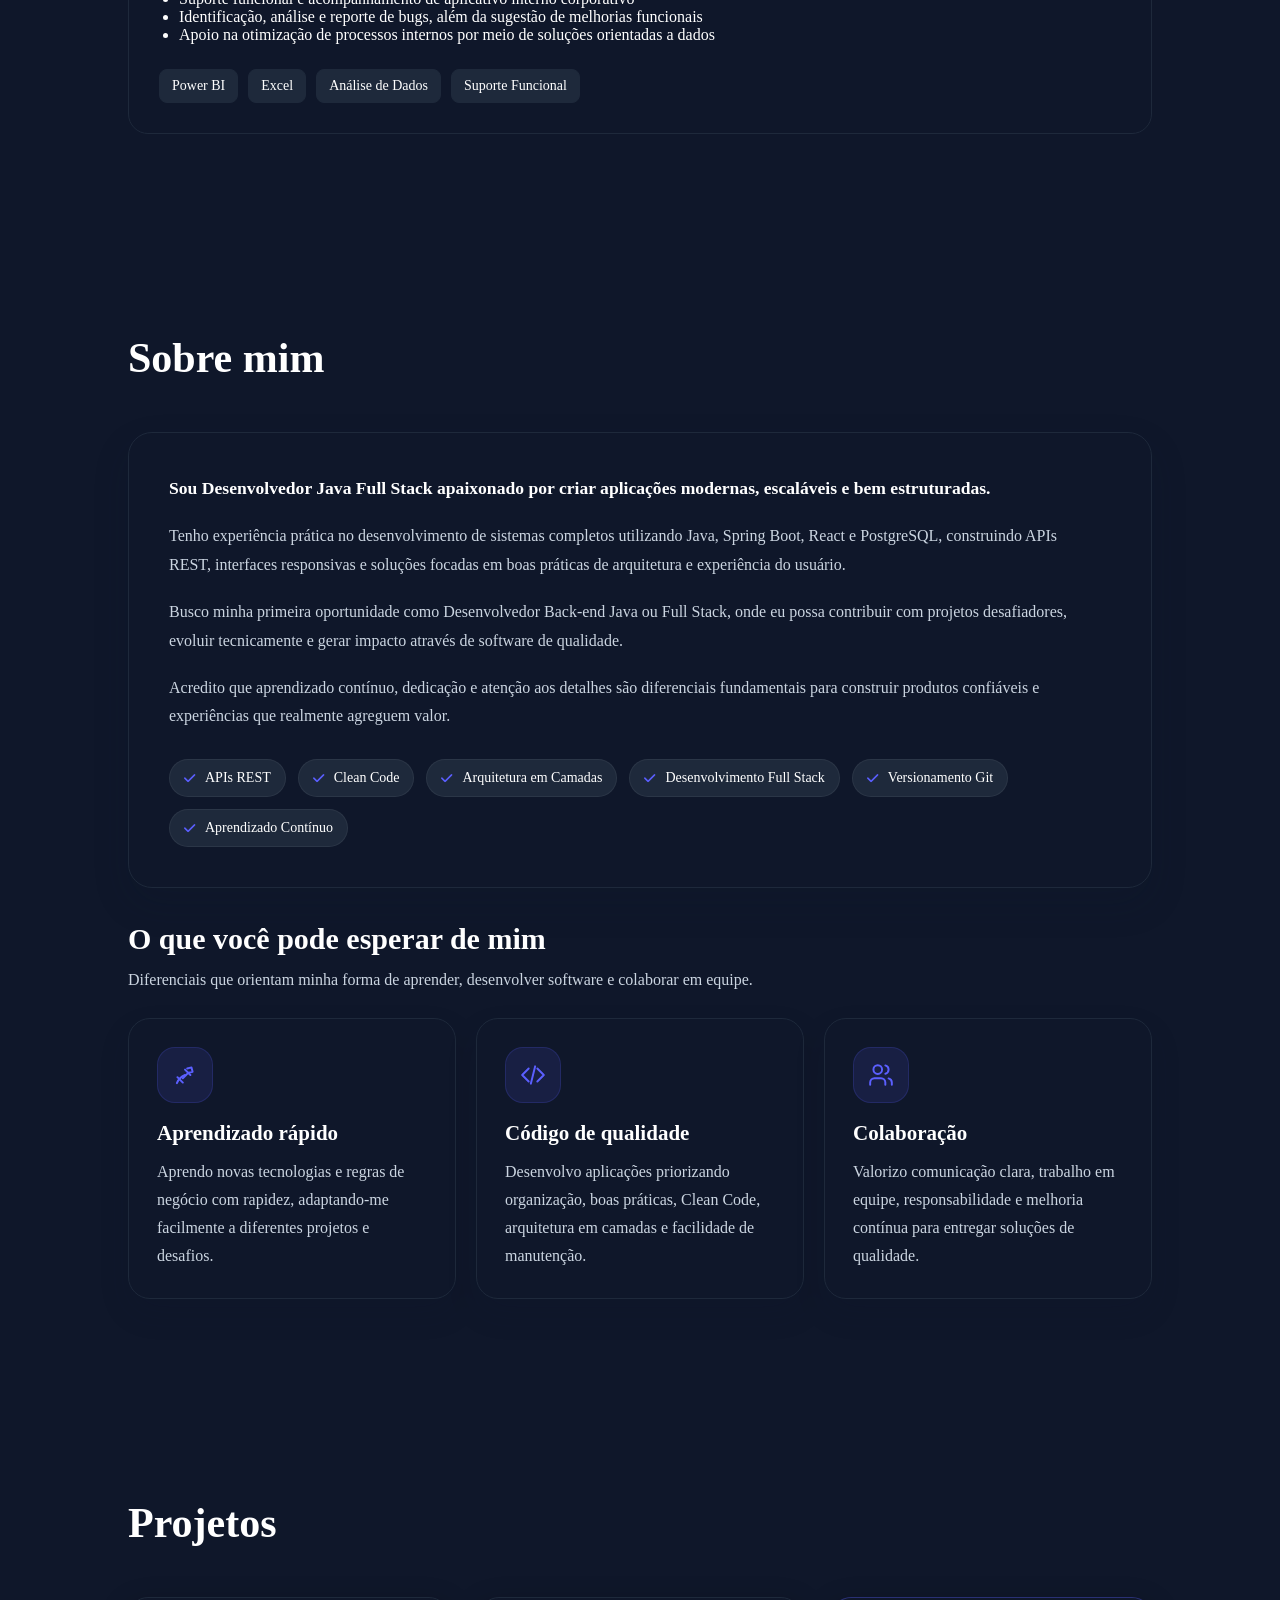
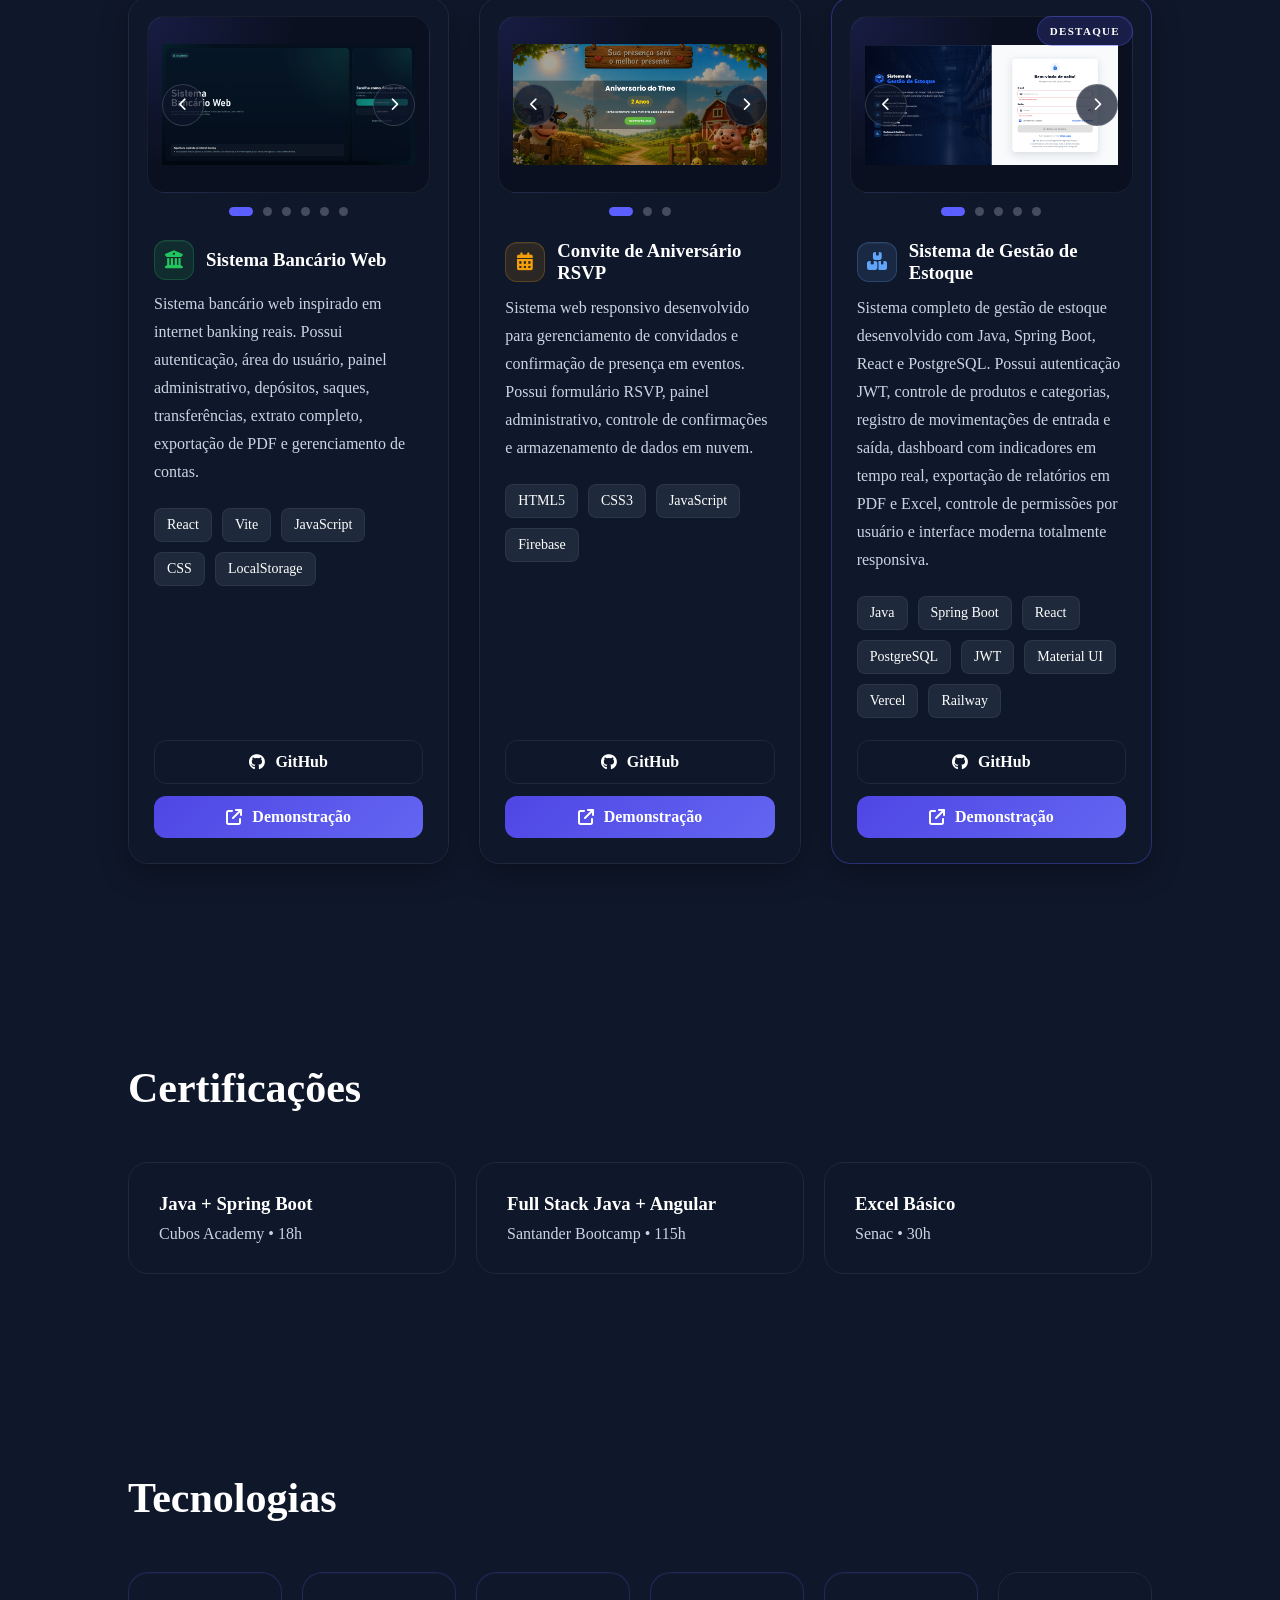
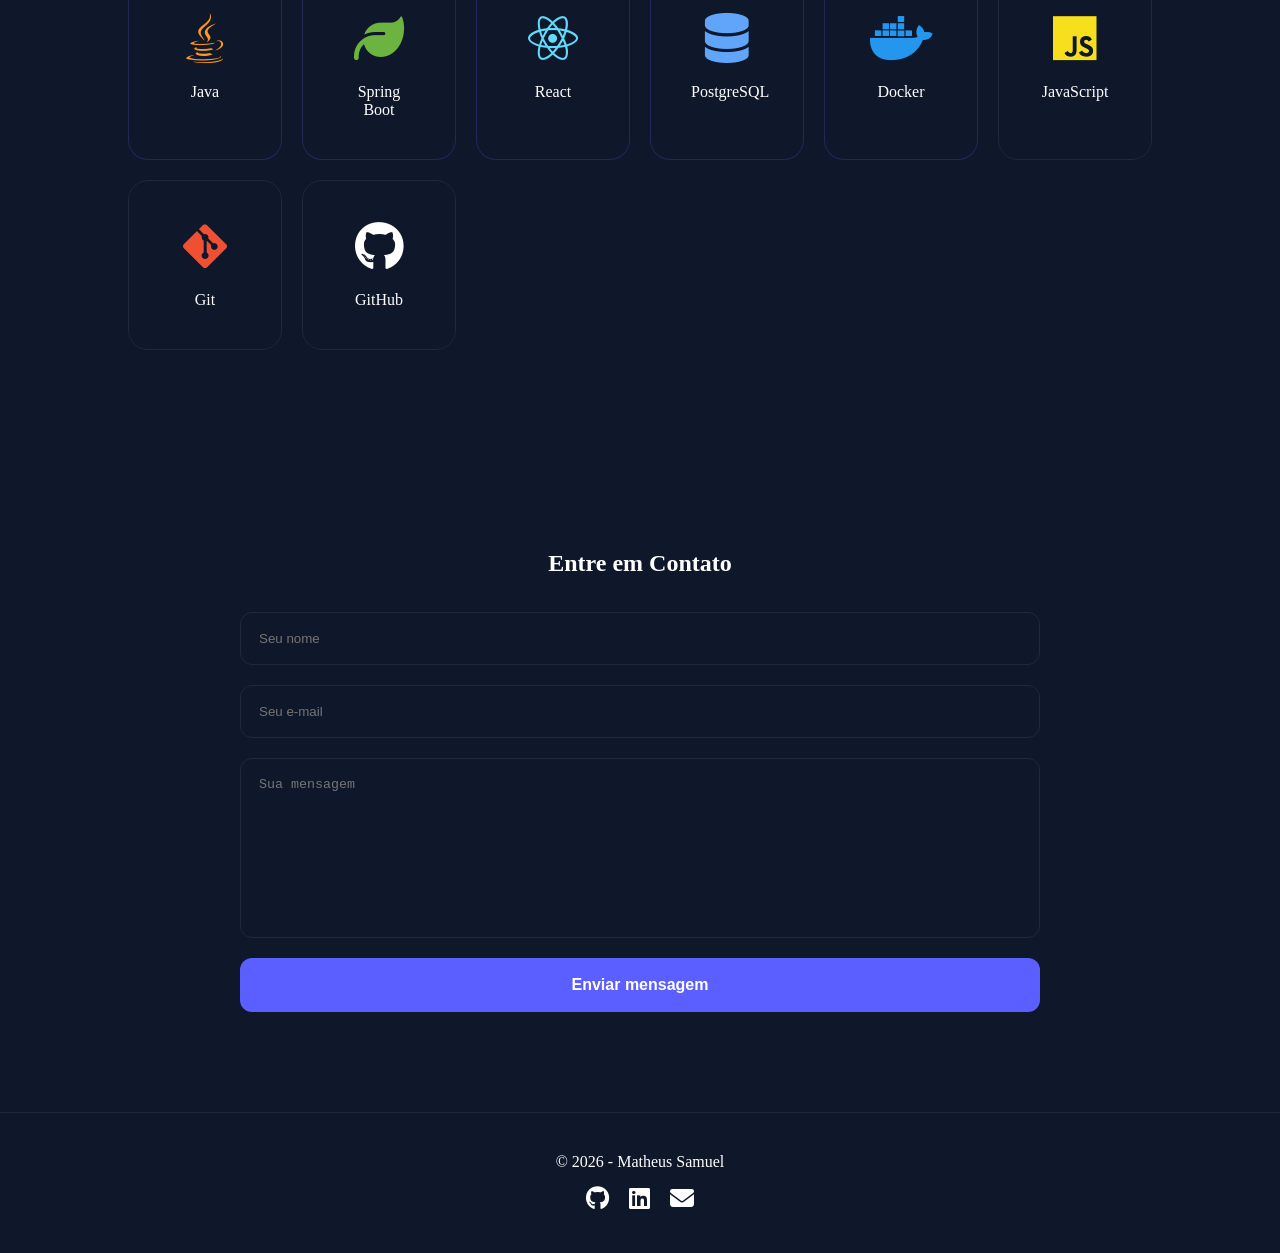
==== commit e2900d60: "melhorando landing page" ====
--- a/index.html
+++ b/index.html
@@ -4,13 +4,19 @@
 <head>
     <meta charset="UTF-8">
     <meta name="viewport" content="width=device-width, initial-scale=1.0">
-
-    <title>Matheus Samuel | Desenvolvedor</title>
+    <meta name="description"
+        content="Matheus Samuel é Desenvolvedor Java Full Stack com foco em Back-end Java, Spring Boot, React e PostgreSQL, criando aplicações modernas, APIs REST e software de qualidade.">
+
+    <title>Matheus Samuel | Desenvolvedor Java Full Stack</title>
+
+    <link rel="icon" type="image/x-icon" href="assets/favicon/favicon.ico">
+    <link rel="icon" type="image/png" sizes="32x32" href="assets/favicon/favicon-32x32.png">
+    <link rel="icon" type="image/png" sizes="16x16" href="assets/favicon/favicon-16x16.png">
+    <link rel="apple-touch-icon" sizes="180x180" href="assets/favicon/apple-touch-icon.png">
 
     <!-- Google Fonts -->
     <link rel="preconnect" href="https://fonts.googleapis.com">
     <link rel="preconnect" href="https://fonts.gstatic.com" crossorigin>
-
     <link href="https://fonts.googleapis.com/css2?family=Inter:wght@300;400;500;600;700;800&display=swap"
         rel="stylesheet">
 
@@ -20,7 +26,6 @@
     <!-- CSS -->
     <link rel="stylesheet" href="css/style.css">
     <link rel="stylesheet" href="css/responsive.css">
-
 </head>
 
 <body>
@@ -35,18 +40,14 @@
         </div>
 
         <nav class="navbar">
-
-            <a href="#home">Início</a>
+            <a href="#home">In&iacute;cio</a>
             <a href="#sobre">Sobre</a>
-            <a href="#experiencia">Experiência</a>
+            <a href="#experiencia">Experi&ecirc;ncia</a>
             <a href="#projetos">Projetos</a>
-            <a href="#certificacoes">Certificações</a>
+            <a href="#certificacoes">Certifica&ccedil;&otilde;es</a>
             <a href="#tecnologias">Habilidades</a>
             <a href="#contato">Contato</a>
-
         </nav>
-
-        <!-- BOTÃO TEMA -->
 
         <div class="theme-toggle" id="themeToggle">
             <i class="fa-solid fa-moon"></i>
@@ -64,7 +65,7 @@
 
         <div class="hero-text">
 
-            <h3>Olá, eu sou</h3>
+            <span class="hero-eyebrow">Ol&aacute;, eu sou</span>
 
             <h1>
                 Matheus <span>Samuel</span>
@@ -72,76 +73,137 @@
 
             <h2>Desenvolvedor Java Full Stack</h2>
 
+            <div class="hero-proof" aria-label="Resumo profissional em destaque">
+                <p class="hero-proof__headline" id="heroProjectCount"
+                    data-suffix="projetos completos publicados • C&oacute;digo aberto • Deploy em produ&ccedil;&atilde;o">
+                    Projetos completos publicados • C&oacute;digo aberto • Deploy em produ&ccedil;&atilde;o
+                </p>
+                <p class="hero-proof__stack">
+                    Java • Spring Boot • React • PostgreSQL • Docker
+                </p>
+            </div>
+
             <p>
-                Apaixonado por tecnologia e desenvolvimento de soluções web modernas,
-                performáticas e intuitivas.
+                Apaixonado por tecnologia e desenvolvimento de solu&ccedil;&otilde;es web modernas,
+                perform&aacute;ticas e intuitivas.
             </p>
 
             <div class="hero-stack">
-
                 <span>Java</span>
                 <span>Spring Boot</span>
-                <span>Angular</span>
-                <span>SQL</span>
+                <span>React</span>
+                <span>Docker</span>
+                <span>PostgreSQL</span>
                 <span>Git</span>
-
             </div>
 
             <div class="hero-buttons">
-
                 <a href="#projetos" class="btn-primary">
                     Ver Projetos
                 </a>
 
-                <a href="assets/Curriculo_Matheus_Samuel_Baena.pdf" download class="btn-secondary">
-                    Download CV
+                <button type="button" class="btn-secondary btn-cv-preview" id="openResumeModal"
+                    aria-label="Visualizar curr&iacute;culo em modal">
+                    <i class="fa-regular fa-file-lines" aria-hidden="true"></i>
+                    Visualizar Curr&iacute;culo
+                </button>
+
+                <a href="assets/Curriculo_Matheus_Samuel_Baena.pdf" download class="btn-secondary btn-cv-download"
+                    aria-label="Baixar curr&iacute;culo em PDF">
+                    <i class="fa-solid fa-download" aria-hidden="true"></i>
+                    Download Curr&iacute;culo
                 </a>
-
-            </div>
-
-            <div class="social-icons">
-
-                <a href="https://github.com/matheus-samuel-dev" target="_blank">
-
-                    <i class="fa-brands fa-github"></i>
-
+            </div>
+
+            <div class="social-links" aria-label="Redes sociais e contato">
+                <a href="https://github.com/matheus-samuel-dev" target="_blank" rel="noopener noreferrer"
+                    class="social-link-card" data-tooltip="Ver perfil no GitHub"
+                    aria-label="Abrir GitHub de Matheus Samuel em nova aba">
+                    <span class="social-link-card__icon" aria-hidden="true">
+                        <i class="fa-brands fa-github"></i>
+                    </span>
+                    <span class="social-link-card__content">
+                        <strong>GitHub</strong>
+                        <small>@matheus-samuel-dev</small>
+                    </span>
                 </a>
 
-                <a href="https://www.linkedin.com/in/matheus-samuel-dev" target="_blank">
-
-                    <i class="fa-brands fa-linkedin"></i>
-
+                <a href="https://www.linkedin.com/in/matheus-samuel-dev" target="_blank" rel="noopener noreferrer"
+                    class="social-link-card" data-tooltip="Ver perfil no LinkedIn"
+                    aria-label="Abrir LinkedIn de Matheus Samuel em nova aba">
+                    <span class="social-link-card__icon" aria-hidden="true">
+                        <i class="fa-brands fa-linkedin-in"></i>
+                    </span>
+                    <span class="social-link-card__content">
+                        <strong>LinkedIn</strong>
+                        <small>/in/matheus-samuel-dev</small>
+                    </span>
                 </a>
 
-                <a href="mailto:matheussamuel05@gmail.com">
-
-                    <i class="fa-solid fa-envelope"></i>
-
+                <a href="mailto:matheussamuel05@gmail.com" class="social-link-card"
+                    data-tooltip="Enviar e-mail diretamente"
+                    aria-label="Enviar e-mail para Matheus Samuel">
+                    <span class="social-link-card__icon" aria-hidden="true">
+                        <i class="fa-solid fa-envelope"></i>
+                    </span>
+                    <span class="social-link-card__content">
+                        <strong>E-mail</strong>
+                        <small>matheussamuel05@gmail.com</small>
+                    </span>
                 </a>
-
             </div>
 
         </div>
 
         <div class="hero-image">
-
-            <img src="assets/matheus.jpeg" alt="Matheus Samuel">
-
+            <div class="hero-image-frame">
+                <img src="assets/matheus.jpeg" alt="Matheus Samuel">
+            </div>
         </div>
 
     </section>
 
+    <div class="resume-modal" id="resumeModal" hidden>
+        <div class="resume-modal__backdrop" data-close-resume-modal></div>
+        <div class="resume-modal__dialog" role="dialog" aria-modal="true" aria-labelledby="resumeModalTitle">
+            <div class="resume-modal__header">
+                <div>
+                    <p class="resume-modal__eyebrow">Curr&iacute;culo</p>
+                    <h3 id="resumeModalTitle">Visualiza&ccedil;&atilde;o do Curr&iacute;culo</h3>
+                </div>
+
+                <button type="button" class="resume-modal__close" id="closeResumeModal"
+                    aria-label="Fechar visualiza&ccedil;&atilde;o do curr&iacute;culo">
+                    <i class="fa-solid fa-xmark" aria-hidden="true"></i>
+                </button>
+            </div>
+
+            <div class="resume-modal__content">
+                <iframe src="assets/Curriculo_Matheus_Samuel_Baena.pdf#view=FitH"
+                    title="Curr&iacute;culo de Matheus Samuel em PDF" loading="lazy"></iframe>
+            </div>
+
+            <div class="resume-modal__footer">
+                <p>Role para navegar entre as p&aacute;ginas do PDF.</p>
+                <a href="assets/Curriculo_Matheus_Samuel_Baena.pdf" download class="btn-primary">
+                    <i class="fa-solid fa-download" aria-hidden="true"></i>
+                    Download Curr&iacute;culo
+                </a>
+            </div>
+        </div>
+    </div>
+
     <section class="experiencia" id="experiencia">
 
         <div class="section-title">
-            <h2>Experiência Profissional</h2>
+            <h2>Experi&ecirc;ncia Profissional</h2>
         </div>
 
         <div class="experience-card">
 
             <h3>
                 <i class="fa-solid fa-briefcase"></i>
-                Estagiário de TI
+                Estagi&aacute;rio de TI
             </h3>
 
             <h4>Celesc</h4>
@@ -155,26 +217,24 @@
             </p>
 
             <p class="experience-description">
-                Atuação na área de Tecnologia da Informação com foco em suporte funcional,
-                análise de dados, desenvolvimento de dashboards e melhoria contínua de
+                Atua&ccedil;&atilde;o na &aacute;rea de Tecnologia da Informa&ccedil;&atilde;o com foco em suporte funcional,
+                an&aacute;lise de dados, desenvolvimento de dashboards e melhoria cont&iacute;nua de
                 processos internos.
             </p>
 
             <ul>
-                <li>Desenvolvimento e manutenção de dashboards utilizando Power BI</li>
-                <li>Manipulação, análise e organização de dados com Excel</li>
+                <li>Desenvolvimento e manuten&ccedil;&atilde;o de dashboards utilizando Power BI</li>
+                <li>Manipula&ccedil;&atilde;o, an&aacute;lise e organiza&ccedil;&atilde;o de dados com Excel</li>
                 <li>Suporte funcional e acompanhamento de aplicativo interno corporativo</li>
-                <li>Identificação, análise e reporte de bugs, além da sugestão de melhorias funcionais</li>
-                <li>Apoio na otimização de processos internos por meio de soluções orientadas a dados</li>
+                <li>Identifica&ccedil;&atilde;o, an&aacute;lise e reporte de bugs, al&eacute;m da sugest&atilde;o de melhorias funcionais</li>
+                <li>Apoio na otimiza&ccedil;&atilde;o de processos internos por meio de solu&ccedil;&otilde;es orientadas a dados</li>
             </ul>
 
             <div class="experience-techs">
-
                 <span>Power BI</span>
                 <span>Excel</span>
-                <span>Análise de Dados</span>
+                <span>An&aacute;lise de Dados</span>
                 <span>Suporte Funcional</span>
-
             </div>
 
         </div>
@@ -194,26 +254,101 @@
             <div class="sobre-text">
 
                 <p>
-                    Sou desenvolvedor Full Stack apaixonado por tecnologia e criação
-                    de soluções web modernas.
-
-                    Tenho experiência com Java, Spring Boot, JavaScript,
-                    Angular, bancos de dados relacionais e desenvolvimento
-                    de APIs REST.
-
-                    Atualmente busco oportunidades para evoluir minhas
-                    habilidades e contribuir em projetos desafiadores.
+                    Sou Desenvolvedor Java Full Stack apaixonado por criar aplica&ccedil;&otilde;es modernas,
+                    escal&aacute;veis e bem estruturadas.
                 </p>
 
-                <ul>
-                    <li>Java e Spring Boot</li>
-                    <li>HTML, CSS e JavaScript</li>
-                    <li>Angular</li>
-                    <li>Banco de Dados SQL</li>
-                </ul>
-
-            </div>
-
+                <p>
+                    Tenho experi&ecirc;ncia pr&aacute;tica no desenvolvimento de sistemas completos utilizando Java,
+                    Spring Boot, React e PostgreSQL, construindo APIs REST, interfaces responsivas e solu&ccedil;&otilde;es
+                    focadas em boas pr&aacute;ticas de arquitetura e experi&ecirc;ncia do usu&aacute;rio.
+                </p>
+
+                <p>
+                    Busco minha primeira oportunidade como Desenvolvedor Back-end Java ou Full Stack, onde eu possa
+                    contribuir com projetos desafiadores, evoluir tecnicamente e gerar impacto atrav&eacute;s de software
+                    de qualidade.
+                </p>
+
+                <p>
+                    Acredito que aprendizado cont&iacute;nuo, dedica&ccedil;&atilde;o e aten&ccedil;&atilde;o aos detalhes
+                    s&atilde;o diferenciais fundamentais para construir produtos confi&aacute;veis e experi&ecirc;ncias
+                    que realmente agreguem valor.
+                </p>
+
+                <div class="sobre-badges" aria-label="Principais compet&ecirc;ncias e valores profissionais">
+                    <span class="sobre-badge"><i class="fa-solid fa-check" aria-hidden="true"></i> APIs REST</span>
+                    <span class="sobre-badge"><i class="fa-solid fa-check" aria-hidden="true"></i> Clean Code</span>
+                    <span class="sobre-badge"><i class="fa-solid fa-check" aria-hidden="true"></i> Arquitetura em Camadas</span>
+                    <span class="sobre-badge"><i class="fa-solid fa-check" aria-hidden="true"></i> Desenvolvimento Full Stack</span>
+                    <span class="sobre-badge"><i class="fa-solid fa-check" aria-hidden="true"></i> Versionamento Git</span>
+                    <span class="sobre-badge"><i class="fa-solid fa-check" aria-hidden="true"></i> Aprendizado Cont&iacute;nuo</span>
+                </div>
+
+            </div>
+
+        </div>
+
+        <div class="about-expectations">
+            <div class="about-expectations__header">
+                <h3>O que voc&ecirc; pode esperar de mim</h3>
+                <p>
+                    Diferenciais que orientam minha forma de aprender, desenvolver software e colaborar em equipe.
+                </p>
+            </div>
+
+            <div class="about-expectations__grid">
+                <article class="expectation-card">
+                    <span class="expectation-card__icon" aria-hidden="true">
+                        <svg viewBox="0 0 24 24" fill="none" stroke="currentColor" stroke-width="1.8"
+                            stroke-linecap="round" stroke-linejoin="round">
+                            <path d="M4.5 19.5c1.4-3.5 4-6.1 7.5-7.5" />
+                            <path d="M14 6l4-1 1 4-4 1" />
+                            <path d="M15 10l-5 5" />
+                            <path d="M5 14l5 5" />
+                            <path d="M12 7l5 5" />
+                        </svg>
+                    </span>
+                    <h4>Aprendizado r&aacute;pido</h4>
+                    <p>
+                        Aprendo novas tecnologias e regras de neg&oacute;cio com rapidez, adaptando-me facilmente a
+                        diferentes projetos e desafios.
+                    </p>
+                </article>
+
+                <article class="expectation-card">
+                    <span class="expectation-card__icon" aria-hidden="true">
+                        <svg viewBox="0 0 24 24" fill="none" stroke="currentColor" stroke-width="1.8"
+                            stroke-linecap="round" stroke-linejoin="round">
+                            <polyline points="16 18 22 12 16 6" />
+                            <polyline points="8 6 2 12 8 18" />
+                            <line x1="14" y1="4" x2="10" y2="20" />
+                        </svg>
+                    </span>
+                    <h4>C&oacute;digo de qualidade</h4>
+                    <p>
+                        Desenvolvo aplica&ccedil;&otilde;es priorizando organiza&ccedil;&atilde;o, boas pr&aacute;ticas,
+                        Clean Code, arquitetura em camadas e facilidade de manuten&ccedil;&atilde;o.
+                    </p>
+                </article>
+
+                <article class="expectation-card">
+                    <span class="expectation-card__icon" aria-hidden="true">
+                        <svg viewBox="0 0 24 24" fill="none" stroke="currentColor" stroke-width="1.8"
+                            stroke-linecap="round" stroke-linejoin="round">
+                            <path d="M16 21v-2a4 4 0 0 0-4-4H6a4 4 0 0 0-4 4v2" />
+                            <circle cx="9" cy="7" r="4" />
+                            <path d="M22 21v-2a4 4 0 0 0-3-3.87" />
+                            <path d="M16 3.13a4 4 0 0 1 0 7.75" />
+                        </svg>
+                    </span>
+                    <h4>Colabora&ccedil;&atilde;o</h4>
+                    <p>
+                        Valorizo comunica&ccedil;&atilde;o clara, trabalho em equipe, responsabilidade e melhoria
+                        cont&iacute;nua para entregar solu&ccedil;&otilde;es de qualidade.
+                    </p>
+                </article>
+            </div>
         </div>
 
     </section>
@@ -228,11 +363,70 @@
 
         <div class="projects-grid">
 
-            <!-- CARD -->
-
-            <div class="project-card">
-
-                <img src="assets/projects/sistema-bancario-cover.png" alt="Sistema Bancário em Python">
+            <article class="project-card">
+
+                <div class="project-carousel" data-carousel aria-label="Galeria do projeto Sistema Banc&aacute;rio Web"
+                    tabindex="0">
+                    <div class="carousel-viewport">
+                        <div class="carousel-slides">
+                            <figure class="carousel-slide is-active">
+                                <img src="assets/projects/sistema-bancario-web/01-tela-inicial.png"
+                                    alt="Sistema Banc&aacute;rio Web - tela inicial" loading="lazy"
+                                    decoding="async">
+                            </figure>
+                            <figure class="carousel-slide">
+                                <img data-src="assets/projects/sistema-bancario-web/02-dashboard.png"
+                                    alt="Sistema Banc&aacute;rio Web - dashboard" loading="lazy"
+                                    decoding="async">
+                            </figure>
+                            <figure class="carousel-slide">
+                                <img data-src="assets/projects/sistema-bancario-web/03-minha-conta.png"
+                                    alt="Sistema Banc&aacute;rio Web - minha conta" loading="lazy"
+                                    decoding="async">
+                            </figure>
+                            <figure class="carousel-slide">
+                                <img data-src="assets/projects/sistema-bancario-web/04-transferencia.png"
+                                    alt="Sistema Banc&aacute;rio Web - transfer&ecirc;ncia" loading="lazy"
+                                    decoding="async">
+                            </figure>
+                            <figure class="carousel-slide">
+                                <img data-src="assets/projects/sistema-bancario-web/05-extrato.png"
+                                    alt="Sistema Banc&aacute;rio Web - extrato completo" loading="lazy"
+                                    decoding="async">
+                            </figure>
+                            <figure class="carousel-slide">
+                                <img data-src="assets/projects/sistema-bancario-web/06-painel-administrativo.png"
+                                    alt="Sistema Banc&aacute;rio Web - painel administrativo" loading="lazy"
+                                    decoding="async">
+                            </figure>
+                        </div>
+
+                        <button class="carousel-arrow carousel-arrow--prev" type="button"
+                            aria-label="Ver imagem anterior do projeto Sistema Banc&aacute;rio Web">
+                            <i class="fa-solid fa-chevron-left" aria-hidden="true"></i>
+                        </button>
+
+                        <button class="carousel-arrow carousel-arrow--next" type="button"
+                            aria-label="Ver pr&oacute;xima imagem do projeto Sistema Banc&aacute;rio Web">
+                            <i class="fa-solid fa-chevron-right" aria-hidden="true"></i>
+                        </button>
+                    </div>
+
+                    <div class="carousel-dots" aria-label="Navega&ccedil;&atilde;o do carrossel do Sistema Banc&aacute;rio Web">
+                        <button class="carousel-dot is-active" type="button"
+                            aria-label="Exibir tela inicial do Sistema Banc&aacute;rio Web" aria-current="true"></button>
+                        <button class="carousel-dot" type="button"
+                            aria-label="Exibir dashboard do Sistema Banc&aacute;rio Web"></button>
+                        <button class="carousel-dot" type="button"
+                            aria-label="Exibir tela minha conta do Sistema Banc&aacute;rio Web"></button>
+                        <button class="carousel-dot" type="button"
+                            aria-label="Exibir tela de transfer&ecirc;ncia do Sistema Banc&aacute;rio Web"></button>
+                        <button class="carousel-dot" type="button"
+                            aria-label="Exibir tela de extrato do Sistema Banc&aacute;rio Web"></button>
+                        <button class="carousel-dot" type="button"
+                            aria-label="Exibir painel administrativo do Sistema Banc&aacute;rio Web"></button>
+                    </div>
+                </div>
 
                 <div class="project-info">
 
@@ -240,65 +434,99 @@
                         <span class="project-icon project-icon--bank" aria-hidden="true">
                             <i class="fa-solid fa-building-columns"></i>
                         </span>
-                        <h3>Sistema Bancário em Python</h3>
-                    </div>
-
-                    <p>
-                        Sistema bancário desktop desenvolvido em Python utilizando
-                        Programação Orientada a Objetos, com funcionalidades de
-                        criação de contas, depósitos, saques, transferências e extrato.
+                        <h3>Sistema Banc&aacute;rio Web</h3>
+                    </div>
+
+                    <p class="project-description">
+                        Sistema banc&aacute;rio web inspirado em internet banking reais. Possui autentica&ccedil;&atilde;o,
+                        &aacute;rea do usu&aacute;rio, painel administrativo, dep&oacute;sitos, saques, transfer&ecirc;ncias,
+                        extrato completo, exporta&ccedil;&atilde;o de PDF e gerenciamento de contas.
                     </p>
 
                     <div class="project-techs">
-                        <span>Python</span>
-                        <span>POO</span>
-                        <span>Tkinter</span>
-                        <span>JSON</span>
+                        <span>React</span>
+                        <span>Vite</span>
+                        <span>JavaScript</span>
+                        <span>CSS</span>
+                        <span>LocalStorage</span>
                     </div>
 
                     <div class="project-buttons">
-
                         <a href="https://github.com/matheus-samuel-dev/sistema-bancario-python" target="_blank"
-                            class="btn-github">
-                            <i class="fa-brands fa-github"></i>
-                            Ver no GitHub
+                            rel="noopener noreferrer" class="btn-github"
+                            aria-label="Abrir GitHub do projeto Sistema Banc&aacute;rio Web em nova aba">
+                            <i class="fa-brands fa-github" aria-hidden="true"></i>
+                            GitHub
                         </a>
 
-                        <a href="demo-sistema-bancario.html" target="_blank" class="btn-demo">
-                            <i class="fa-solid fa-arrow-up-right-from-square"></i>
-                            Ver Demonstração
+                        <a href="https://sistema-bancario-python.vercel.app" target="_blank"
+                            rel="noopener noreferrer" class="btn-demo"
+                            aria-label="Abrir demonstra&ccedil;&atilde;o do projeto Sistema Banc&aacute;rio Web em nova aba">
+                            <i class="fa-solid fa-arrow-up-right-from-square" aria-hidden="true"></i>
+                            Demonstra&ccedil;&atilde;o
                         </a>
-
                     </div>
 
                 </div>
 
-            </div>
-
-
-
-            <!-- CARD -->
-
-            <!-- CARD -->
-
-            <div class="project-card">
-
-                <img src="assets/projects/pagina_principal_convite_desktop.png" alt="Convite de Aniversário RSVP">
+            </article>
+
+            <article class="project-card">
+
+                <div class="project-carousel" data-carousel aria-label="Galeria do projeto Convite RSVP"
+                    tabindex="0">
+                    <div class="carousel-viewport">
+                        <div class="carousel-slides">
+                            <figure class="carousel-slide is-active">
+                                <img src="assets/projects/convite-rsvp/01-tela-inicial.png"
+                                    alt="Convite RSVP - tela inicial" loading="lazy"
+                                    decoding="async">
+                            </figure>
+                            <figure class="carousel-slide">
+                                <img data-src="assets/projects/convite-rsvp/02-contagem-regressiva.png"
+                                    alt="Convite RSVP - contagem regressiva" loading="lazy" decoding="async">
+                            </figure>
+                            <figure class="carousel-slide">
+                                <img data-src="assets/projects/convite-rsvp/03-confirmacao-rsvp.png"
+                                    alt="Convite RSVP - confirma&ccedil;&atilde;o RSVP" loading="lazy"
+                                    decoding="async">
+                            </figure>
+                        </div>
+
+                        <button class="carousel-arrow carousel-arrow--prev" type="button"
+                            aria-label="Ver imagem anterior do projeto Convite RSVP">
+                            <i class="fa-solid fa-chevron-left" aria-hidden="true"></i>
+                        </button>
+
+                        <button class="carousel-arrow carousel-arrow--next" type="button"
+                            aria-label="Ver pr&oacute;xima imagem do projeto Convite RSVP">
+                            <i class="fa-solid fa-chevron-right" aria-hidden="true"></i>
+                        </button>
+                    </div>
+
+                    <div class="carousel-dots" aria-label="Navega&ccedil;&atilde;o do carrossel do Convite RSVP">
+                        <button class="carousel-dot is-active" type="button" aria-label="Exibir tela inicial do Convite RSVP"
+                            aria-current="true"></button>
+                        <button class="carousel-dot" type="button"
+                            aria-label="Exibir tela de contagem regressiva do Convite RSVP"></button>
+                        <button class="carousel-dot" type="button"
+                            aria-label="Exibir tela de confirma&ccedil;&atilde;o do Convite RSVP"></button>
+                    </div>
+                </div>
 
                 <div class="project-info">
 
                     <div class="project-title">
                         <span class="project-icon project-icon--event" aria-hidden="true">
-                            <i class="fa-solid fa-calendar-check"></i>
+                            <i class="fa-solid fa-calendar-days"></i>
                         </span>
-                        <h3>Convite de Aniversário RSVP</h3>
-                    </div>
-
-                    <p>
-                        Sistema web responsivo desenvolvido para gerenciamento de convidados
-                        e confirmação de presença em eventos. Possui formulário RSVP,
-                        painel administrativo, controle de confirmações e armazenamento
-                        de dados em nuvem.
+                        <h3>Convite de Anivers&aacute;rio RSVP</h3>
+                    </div>
+
+                    <p class="project-description">
+                        Sistema web responsivo desenvolvido para gerenciamento de convidados e confirma&ccedil;&atilde;o
+                        de presen&ccedil;a em eventos. Possui formul&aacute;rio RSVP, painel administrativo, controle
+                        de confirma&ccedil;&otilde;es e armazenamento de dados em nuvem.
                     </p>
 
                     <div class="project-techs">
@@ -309,27 +537,86 @@
                     </div>
 
                     <div class="project-buttons">
-
                         <a href="https://github.com/matheus-samuel-dev/convite-aniversario" target="_blank"
-                            class="btn-github">
-                            <i class="fa-brands fa-github"></i>
-                            Ver no GitHub
+                            rel="noopener noreferrer" class="btn-github"
+                            aria-label="Abrir GitHub do projeto Convite de Anivers&aacute;rio RSVP em nova aba">
+                            <i class="fa-brands fa-github" aria-hidden="true"></i>
+                            GitHub
                         </a>
 
-                        <a href="https://convite-aniversario-9398f.web.app" target="_blank" class="btn-demo">
-                            <i class="fa-solid fa-arrow-up-right-from-square"></i>
-                            Ver Demonstração
+                        <a href="https://convite-aniversario-9398f.web.app" target="_blank"
+                            rel="noopener noreferrer" class="btn-demo"
+                            aria-label="Abrir demonstra&ccedil;&atilde;o do projeto Convite de Anivers&aacute;rio RSVP em nova aba">
+                            <i class="fa-solid fa-arrow-up-right-from-square" aria-hidden="true"></i>
+                            Demonstra&ccedil;&atilde;o
                         </a>
-
                     </div>
 
                 </div>
 
-            </div>
-
-            <div class="project-card">
-
-                <img src="assets/projects/Carrossel_Sistema_gestao_estoque.png" alt="Sistema de Gest&atilde;o de Estoque">
+            </article>
+
+            <article class="project-card project-card--featured">
+
+                <span class="project-badge">DESTAQUE</span>
+
+                <div class="project-carousel" data-carousel
+                    aria-label="Galeria do projeto Sistema de Gest&atilde;o de Estoque" tabindex="0">
+                    <div class="carousel-viewport">
+                        <div class="carousel-slides">
+                            <figure class="carousel-slide is-active">
+                                <img src="assets/projects/sistema-gestao-estoque/01-tela-inicial.png"
+                                    alt="Sistema de Gest&atilde;o de Estoque - tela inicial" loading="lazy"
+                                    decoding="async">
+                            </figure>
+                            <figure class="carousel-slide">
+                                <img data-src="assets/projects/sistema-gestao-estoque/02-dashboard.png"
+                                    alt="Sistema de Gest&atilde;o de Estoque - dashboard"
+                                    loading="lazy" decoding="async">
+                            </figure>
+                            <figure class="carousel-slide">
+                                <img data-src="assets/projects/sistema-gestao-estoque/03-categorias.png"
+                                    alt="Sistema de Gest&atilde;o de Estoque - categorias"
+                                    loading="lazy" decoding="async">
+                            </figure>
+                            <figure class="carousel-slide">
+                                <img data-src="assets/projects/sistema-gestao-estoque/04-configuracoes.png"
+                                    alt="Sistema de Gest&atilde;o de Estoque - configura&ccedil;&otilde;es"
+                                    loading="lazy" decoding="async">
+                            </figure>
+                            <figure class="carousel-slide">
+                                <img data-src="assets/projects/sistema-gestao-estoque/05-movimentacoes.png"
+                                    alt="Sistema de Gest&atilde;o de Estoque - movimenta&ccedil;&otilde;es"
+                                    loading="lazy" decoding="async">
+                            </figure>
+                        </div>
+
+                        <button class="carousel-arrow carousel-arrow--prev" type="button"
+                            aria-label="Ver imagem anterior do projeto Sistema de Gest&atilde;o de Estoque">
+                            <i class="fa-solid fa-chevron-left" aria-hidden="true"></i>
+                        </button>
+
+                        <button class="carousel-arrow carousel-arrow--next" type="button"
+                            aria-label="Ver pr&oacute;xima imagem do projeto Sistema de Gest&atilde;o de Estoque">
+                            <i class="fa-solid fa-chevron-right" aria-hidden="true"></i>
+                        </button>
+                    </div>
+
+                    <div class="carousel-dots"
+                        aria-label="Navega&ccedil;&atilde;o do carrossel do Sistema de Gest&atilde;o de Estoque">
+                        <button class="carousel-dot is-active" type="button"
+                            aria-label="Exibir tela inicial do Sistema de Gest&atilde;o de Estoque"
+                            aria-current="true"></button>
+                        <button class="carousel-dot" type="button"
+                            aria-label="Exibir dashboard do Sistema de Gest&atilde;o de Estoque"></button>
+                        <button class="carousel-dot" type="button"
+                            aria-label="Exibir categorias do Sistema de Gest&atilde;o de Estoque"></button>
+                        <button class="carousel-dot" type="button"
+                            aria-label="Exibir configura&ccedil;&otilde;es do Sistema de Gest&atilde;o de Estoque"></button>
+                        <button class="carousel-dot" type="button"
+                            aria-label="Exibir movimenta&ccedil;&otilde;es do Sistema de Gest&atilde;o de Estoque"></button>
+                    </div>
+                </div>
 
                 <div class="project-info">
 
@@ -340,14 +627,12 @@
                         <h3>Sistema de Gest&atilde;o de Estoque</h3>
                     </div>
 
-                    <p>
-                        Sistema completo de gest&atilde;o de estoque desenvolvido com Java,
-                        Spring Boot, React e PostgreSQL. Possui autentica&ccedil;&atilde;o JWT,
-                        controle de produtos e categorias, registro de movimenta&ccedil;&otilde;es
-                        de entrada e sa&iacute;da, dashboard com indicadores em tempo real,
-                        exporta&ccedil;&atilde;o de relat&oacute;rios em PDF e Excel, controle
-                        de permiss&otilde;es por usu&aacute;rio e interface moderna totalmente
-                        responsiva.
+                    <p class="project-description">
+                        Sistema completo de gest&atilde;o de estoque desenvolvido com Java, Spring Boot, React e
+                        PostgreSQL. Possui autentica&ccedil;&atilde;o JWT, controle de produtos e categorias, registro
+                        de movimenta&ccedil;&otilde;es de entrada e sa&iacute;da, dashboard com indicadores em tempo real,
+                        exporta&ccedil;&atilde;o de relat&oacute;rios em PDF e Excel, controle de permiss&otilde;es por
+                        usu&aacute;rio e interface moderna totalmente responsiva.
                     </p>
 
                     <div class="project-techs">
@@ -362,25 +647,24 @@
                     </div>
 
                     <div class="project-buttons">
-
                         <a href="https://github.com/matheus-samuel-dev/sistema-gestao-estoque" target="_blank"
-                            class="btn-github">
-                            <i class="fa-brands fa-github"></i>
-                            Ver no GitHub
+                            rel="noopener noreferrer" class="btn-github"
+                            aria-label="Abrir GitHub do projeto Sistema de Gest&atilde;o de Estoque em nova aba">
+                            <i class="fa-brands fa-github" aria-hidden="true"></i>
+                            GitHub
                         </a>
 
-                        <a href="https://sistema-gestao-estoque-two.vercel.app" target="_blank" class="btn-demo">
-                            <i class="fa-solid fa-arrow-up-right-from-square"></i>
-                            Ver Demonstra&ccedil;&atilde;o
+                        <a href="https://sistema-gestao-estoque-two.vercel.app" target="_blank"
+                            rel="noopener noreferrer" class="btn-demo"
+                            aria-label="Abrir demonstra&ccedil;&atilde;o do projeto Sistema de Gest&atilde;o de Estoque em nova aba">
+                            <i class="fa-solid fa-arrow-up-right-from-square" aria-hidden="true"></i>
+                            Demonstra&ccedil;&atilde;o
                         </a>
-
                     </div>
 
                 </div>
 
-            </div>
-
-        </div>
+            </article>
 
         </div>
 
@@ -389,7 +673,7 @@
     <section class="certificacoes" id="certificacoes">
 
         <div class="section-title">
-            <h2>Certificações</h2>
+            <h2>Certifica&ccedil;&otilde;es</h2>
         </div>
 
         <div class="cert-grid">
@@ -405,7 +689,7 @@
             </div>
 
             <div class="cert-card">
-                <h3>Excel Básico</h3>
+                <h3>Excel B&aacute;sico</h3>
                 <p>Senac • 30h</p>
             </div>
 
@@ -423,32 +707,42 @@
 
         <div class="tech-grid">
 
-            <div class="tech-card">
-                <i class="fa-brands fa-html5"></i>
-                <p>HTML</p>
-            </div>
-
-            <div class="tech-card">
-                <i class="fa-brands fa-css3-alt"></i>
-                <p>CSS</p>
-            </div>
-
-            <div class="tech-card">
+            <div class="tech-card tech-card--core tech-card--java">
+                <i class="fa-brands fa-java"></i>
+                <p>Java</p>
+            </div>
+
+            <div class="tech-card tech-card--core tech-card--spring">
+                <i class="fa-solid fa-leaf"></i>
+                <p>Spring Boot</p>
+            </div>
+
+            <div class="tech-card tech-card--core tech-card--react">
+                <i class="fa-brands fa-react"></i>
+                <p>React</p>
+            </div>
+
+            <div class="tech-card tech-card--core tech-card--postgres">
+                <i class="fa-solid fa-database"></i>
+                <p>PostgreSQL</p>
+            </div>
+
+            <div class="tech-card tech-card--core tech-card--docker">
+                <i class="fa-brands fa-docker"></i>
+                <p>Docker</p>
+            </div>
+
+            <div class="tech-card tech-card--javascript">
                 <i class="fa-brands fa-js"></i>
                 <p>JavaScript</p>
             </div>
 
-            <div class="tech-card">
-                <i class="fa-brands fa-java"></i>
-                <p>Java</p>
-            </div>
-
-            <div class="tech-card">
+            <div class="tech-card tech-card--git">
                 <i class="fa-brands fa-git-alt"></i>
                 <p>Git</p>
             </div>
 
-            <div class="tech-card">
+            <div class="tech-card tech-card--github">
                 <i class="fa-brands fa-github"></i>
                 <p>GitHub</p>
             </div>
@@ -467,21 +761,13 @@
 
             <form class="contact-form" action="https://api.web3forms.com/submit" method="POST">
 
-                <!-- Chave do Web3Forms -->
                 <input type="hidden" name="access_key" value="f4fa1f68-71eb-401d-8345-98f2178c67a4">
-
                 <input type="hidden" name="redirect" value="https://web3forms.com/success">
-
-                <!-- Opcional: assunto do e-mail -->
-                <input type="hidden" name="subject" value="Nova mensagem do Portfólio">
-
-                <!-- Opcional: evitar spam -->
+                <input type="hidden" name="subject" value="Nova mensagem do Portf&oacute;lio">
                 <input type="checkbox" name="botcheck" style="display: none;">
 
                 <input type="text" name="name" placeholder="Seu nome" required>
-
                 <input type="email" name="email" placeholder="Seu e-mail" required>
-
                 <textarea name="message" placeholder="Sua mensagem" rows="5" required></textarea>
 
                 <button type="submit">
@@ -495,17 +781,18 @@
     </section>
 
     <!-- FOOTER -->
+
     <footer class="footer">
 
-        <p>© 2026 - Matheus Samuel</p>
+        <p>&copy; 2026 - Matheus Samuel</p>
 
         <div class="footer-links">
 
-            <a href="https://github.com/matheus-samuel-dev" target="_blank">
+            <a href="https://github.com/matheus-samuel-dev" target="_blank" rel="noopener noreferrer">
                 <i class="fa-brands fa-github"></i>
             </a>
 
-            <a href="https://www.linkedin.com/in/matheus-samuel-dev" target="_blank">
+            <a href="https://www.linkedin.com/in/matheus-samuel-dev" target="_blank" rel="noopener noreferrer">
                 <i class="fa-brands fa-linkedin"></i>
             </a>
 
@@ -517,11 +804,10 @@
 
     </footer>
 
-
-    <!-- BOTÃO TOPO -->
-
-    <button id="backToTop">
-        ↑
+    <!-- BOTAO TOPO -->
+
+    <button id="backToTop" aria-label="Voltar ao topo">
+        &uarr;
     </button>
 
     <!-- JAVASCRIPT -->
--- a/css/style.css
+++ b/css/style.css
@@ -13,6 +13,10 @@
     color: var(--text-color);
 }
 
+body.modal-open {
+    overflow: hidden;
+}
+
 img {
     width: 100%;
     display: block;
@@ -130,88 +134,269 @@
 
 .hero {
     min-height: 100vh;
-
     display: flex;
     align-items: center;
     justify-content: space-between;
     gap: 60px;
+    padding-top: 140px;
 }
 
 .hero-text {
     flex: 1;
 }
 
-.hero-text h3 {
-    font-size: 32px;
-    margin-bottom: 10px;
+.hero-eyebrow {
+    display: inline-flex;
+    align-items: center;
+    gap: 10px;
+    margin-bottom: 16px;
+    padding: 8px 14px;
+    border-radius: 999px;
+    border: 1px solid rgba(91, 95, 255, 0.22);
+    background: rgba(91, 95, 255, 0.08);
+    color: var(--secondary-text);
+    font-size: 14px;
+    font-weight: 600;
+    letter-spacing: 0.02em;
+    animation: heroReveal 0.6s ease both;
+}
+
+.hero-eyebrow::before {
+    content: "";
+    width: 8px;
+    height: 8px;
+    border-radius: 50%;
+    background: var(--primary);
+    box-shadow: 0 0 0 6px rgba(91, 95, 255, 0.14);
 }
 
 .hero-text h1 {
     font-size: 72px;
-    margin-bottom: 10px;
-}
-
-.hero-text span {
+    margin-bottom: 12px;
+    line-height: 1.05;
+    animation: heroReveal 0.65s ease both;
+}
+
+.hero-text h1 span {
     color: var(--primary);
 }
 
 .hero-text h2 {
     font-size: 32px;
     margin-bottom: 20px;
+    color: var(--text-color);
+    animation: heroReveal 0.7s ease both;
+}
+
+.hero-proof {
+    display: grid;
+    gap: 8px;
+    max-width: 680px;
+    margin-bottom: 22px;
+    padding-left: 16px;
+    border-left: 3px solid rgba(91, 95, 255, 0.45);
+    animation: heroReveal 0.8s ease both;
+}
+
+.hero-proof__headline {
+    color: var(--text-color);
+    font-size: 16px;
+    font-weight: 600;
+    line-height: 1.6;
+}
+
+.hero-proof__stack {
+    color: var(--primary);
+    font-size: 14px;
+    font-weight: 600;
+    letter-spacing: 0.01em;
 }
 
 .hero-text p {
-    color: #cbd5e1;
+    color: var(--secondary-text);
     line-height: 1.8;
-    max-width: 600px;
+    max-width: 620px;
+    font-size: 17px;
+    animation: heroReveal 0.9s ease both;
 }
 
 .hero-buttons {
     display: flex;
+    flex-wrap: wrap;
     gap: 20px;
-
-    margin-top: 30px;
+    margin-top: 34px;
+    animation: heroReveal 1s ease both;
 }
 
 .btn-primary,
 .btn-secondary {
-    padding: 14px 28px;
-    border-radius: 12px;
+    min-height: 54px;
+    padding: 14px 24px;
+    border-radius: 14px;
     text-decoration: none;
     font-weight: 600;
+    display: inline-flex;
+    align-items: center;
+    justify-content: center;
+    gap: 10px;
+    border: 1px solid transparent;
+    cursor: pointer;
+    transition: transform 0.25s ease, box-shadow 0.25s ease, border-color 0.25s ease, background 0.25s ease;
 }
 
 .btn-primary {
     background: var(--primary);
     color: white;
+    box-shadow: 0 12px 24px rgba(91, 95, 255, 0.2);
 }
 
 .btn-secondary {
+    background: rgba(255,255,255,0.02);
     border: 1px solid var(--border);
     color: var(--text-color);
 }
 
-.social-icons {
-    display: flex;
-    gap: 20px;
-
-    margin-top: 30px;
-}
-
-.social-icons a {
-    color: var(--text-color);
-}
-
-.social-icons a:hover {
+.btn-primary:hover,
+.btn-secondary:hover {
+    transform: translateY(-2px);
+}
+
+.btn-primary:hover {
+    box-shadow: 0 16px 28px rgba(91, 95, 255, 0.28);
+}
+
+.btn-secondary:hover {
+    border-color: rgba(91, 95, 255, 0.35);
+    background: rgba(91, 95, 255, 0.08);
+}
+
+.btn-primary:focus-visible,
+.btn-secondary:focus-visible,
+.social-link-card:focus-visible,
+.resume-modal__close:focus-visible,
+.theme-toggle:focus-visible {
+    outline: 2px solid rgba(91, 95, 255, 0.75);
+    outline-offset: 3px;
+}
+
+.social-links {
+    display: grid;
+    grid-template-columns: repeat(3, minmax(0, 1fr));
+    gap: 16px;
+    margin-top: 32px;
+    animation: heroReveal 1.1s ease both;
+}
+
+.social-link-card {
+    position: relative;
+    display: flex;
+    align-items: center;
+    gap: 14px;
+    padding: 16px;
+    border-radius: 18px;
+    border: 1px solid var(--border);
+    background:
+        linear-gradient(180deg, rgba(255,255,255,0.04), rgba(255,255,255,0.01)),
+        var(--card);
+    color: var(--text-color);
+    text-decoration: none;
+    box-shadow: 0 12px 24px rgba(15, 23, 42, 0.12);
+    transition: transform 0.28s ease, border-color 0.28s ease, box-shadow 0.28s ease, background 0.28s ease;
+}
+
+.social-link-card:hover {
+    transform: translateY(-4px);
+    border-color: rgba(91, 95, 255, 0.35);
+    box-shadow: 0 18px 30px rgba(15, 23, 42, 0.18);
+    background:
+        linear-gradient(180deg, rgba(91, 95, 255, 0.12), rgba(255,255,255,0.01)),
+        var(--card);
+}
+
+.social-link-card::after {
+    content: attr(data-tooltip);
+    position: absolute;
+    left: 50%;
+    bottom: calc(100% + 12px);
+    transform: translateX(-50%) translateY(4px);
+    padding: 8px 10px;
+    border-radius: 10px;
+    background: #111827;
+    color: #ffffff;
+    font-size: 12px;
+    white-space: nowrap;
+    opacity: 0;
+    pointer-events: none;
+    transition: opacity 0.2s ease, transform 0.2s ease;
+}
+
+.social-link-card:hover::after,
+.social-link-card:focus-visible::after {
+    opacity: 1;
+    transform: translateX(-50%) translateY(0);
+}
+
+.social-link-card__icon {
+    width: 52px;
+    height: 52px;
+    border-radius: 16px;
+    display: inline-flex;
+    align-items: center;
+    justify-content: center;
+    background: rgba(91, 95, 255, 0.14);
+    border: 1px solid rgba(91, 95, 255, 0.18);
     color: var(--primary);
+    font-size: 22px;
+    flex-shrink: 0;
+}
+
+.social-link-card__content {
+    display: flex;
+    flex-direction: column;
+    gap: 4px;
+    min-width: 0;
+}
+
+.social-link-card__content strong {
+    font-size: 15px;
+}
+
+.social-link-card__content small {
+    color: var(--secondary-text);
+    font-size: 13px;
+    overflow: hidden;
+    text-overflow: ellipsis;
 }
 
 .hero-image {
     flex: 1;
+    display: flex;
+    justify-content: flex-end;
+    animation: heroRevealRight 0.95s ease both;
+}
+
+.hero-image-frame {
+    width: 100%;
+    max-width: 430px;
+    border-radius: 28px;
+    padding: 10px;
+    background:
+        linear-gradient(180deg, rgba(91, 95, 255, 0.14), rgba(255,255,255,0.02)),
+        var(--card);
+    border: 1px solid rgba(255,255,255,0.08);
+    box-shadow: 0 24px 60px rgba(2, 6, 23, 0.32);
+    transition: transform 0.35s ease, box-shadow 0.35s ease, border-color 0.35s ease;
+}
+
+.hero-image-frame:hover {
+    transform: translateY(-6px);
+    border-color: rgba(91, 95, 255, 0.24);
+    box-shadow: 0 32px 70px rgba(2, 6, 23, 0.38);
 }
 
 .hero-image img {
     border-radius: 20px;
+    border: 1px solid rgba(255,255,255,0.08);
 }
 
 /* TÍTULOS */
@@ -230,59 +415,323 @@
     background: var(--card);
     border: 1px solid var(--border);
     padding: 40px;
-    border-radius: 20px;
+    border-radius: 24px;
+    box-shadow: 0 16px 36px rgba(15, 23, 42, 0.16);
+    transition: transform 0.35s ease, border-color 0.35s ease, box-shadow 0.35s ease;
+}
+
+.sobre-content:hover {
+    transform: translateY(-6px);
+    border-color: rgba(91, 95, 255, 0.28);
+    box-shadow: 0 22px 44px rgba(15, 23, 42, 0.22);
+}
+
+.sobre-text {
+    display: grid;
+    gap: 18px;
 }
 
 .sobre-text p {
     line-height: 1.8;
-    margin-bottom: 30px;
-}
-
-.sobre-text ul {
-    display: flex;
-    flex-direction: column;
-    gap: 15px;
-}
-
-.sobre-text li {
-    color: #cbd5e1;
+    margin-bottom: 0;
+    color: var(--secondary-text);
+    max-width: 920px;
+}
+
+.sobre-text p:first-child {
+    color: var(--text-color);
+    font-size: 1.1rem;
+    font-weight: 600;
+}
+
+.sobre-badges {
+    display: flex;
+    flex-wrap: wrap;
+    gap: 12px;
+    margin-top: 10px;
+}
+
+.sobre-badge {
+    display: inline-flex;
+    align-items: center;
+    gap: 10px;
+    background: var(--card-color);
+    border: 1px solid rgba(255,255,255,0.06);
+    color: var(--text-color);
+    padding: 10px 14px;
+    border-radius: 999px;
+    font-size: 14px;
+    font-weight: 500;
+    transition: transform 0.25s ease, border-color 0.25s ease, background 0.25s ease, box-shadow 0.25s ease;
+}
+
+.sobre-badge i {
+    color: var(--primary);
+    font-size: 13px;
+}
+
+.sobre-badge:hover {
+    transform: translateY(-2px);
+    border-color: rgba(91, 95, 255, 0.32);
+    background: rgba(91, 95, 255, 0.08);
+    box-shadow: 0 10px 20px rgba(15, 23, 42, 0.12);
+}
+
+.about-expectations {
+    margin-top: 34px;
+}
+
+.about-expectations__header {
+    max-width: 760px;
+    margin-bottom: 24px;
+}
+
+.about-expectations__header h3 {
+    font-size: 30px;
+    margin-bottom: 10px;
+}
+
+.about-expectations__header p {
+    color: var(--secondary-text);
+    line-height: 1.75;
+}
+
+.about-expectations__grid {
+    display: grid;
+    grid-template-columns: repeat(3, minmax(0, 1fr));
+    gap: 20px;
+}
+
+.expectation-card {
+    position: relative;
+    overflow: hidden;
+    background: var(--card);
+    border: 1px solid var(--border);
+    border-radius: 22px;
+    padding: 28px;
+    box-shadow: 0 14px 30px rgba(15, 23, 42, 0.14);
+    transition: transform 0.3s ease, border-color 0.3s ease, box-shadow 0.3s ease;
+}
+
+.expectation-card::before {
+    content: "";
+    position: absolute;
+    inset: -40% auto auto -20%;
+    width: 140px;
+    height: 140px;
+    background: radial-gradient(circle, rgba(91, 95, 255, 0.18), transparent 70%);
+    opacity: 0;
+    transition: opacity 0.3s ease;
+    pointer-events: none;
+}
+
+.expectation-card:hover {
+    transform: translateY(-8px);
+    border-color: rgba(91, 95, 255, 0.28);
+    box-shadow: 0 18px 36px rgba(15, 23, 42, 0.2);
+}
+
+.expectation-card:hover::before {
+    opacity: 1;
+}
+
+.expectation-card__icon {
+    width: 56px;
+    height: 56px;
+    display: inline-flex;
+    align-items: center;
+    justify-content: center;
+    margin-bottom: 18px;
+    border-radius: 18px;
+    background: rgba(91, 95, 255, 0.12);
+    border: 1px solid rgba(91, 95, 255, 0.18);
+    color: var(--primary);
+}
+
+.expectation-card__icon svg {
+    width: 26px;
+    height: 26px;
+}
+
+.expectation-card h4 {
+    font-size: 21px;
+    margin-bottom: 12px;
+}
+
+.expectation-card p {
+    color: var(--secondary-text);
+    line-height: 1.75;
 }
 
 /* PROJETOS */
 
 .projects-grid {
     display: grid;
-    grid-template-columns: repeat(auto-fit, minmax(300px, 1fr));
+    grid-template-columns: repeat(auto-fit, minmax(320px, 1fr));
     gap: 30px;
+    align-items: stretch;
 }
 
 .project-card {
+    position: relative;
+    display: flex;
+    flex-direction: column;
     background: var(--card);
     border: 1px solid var(--border);
     border-radius: 20px;
-
     overflow: hidden;
-
-    transition: 0.3s;
-
+    min-height: 100%;
+    transition: transform 0.35s ease, border-color 0.35s ease, box-shadow 0.35s ease;
     box-shadow: 0 10px 30px rgba(0,0,0,0.3);
 }
 
-.project-card img {
+.project-card:hover {
+    transform: translateY(-10px);
+    border-color: rgba(91, 95, 255, 0.45);
+    box-shadow: 0 18px 40px rgba(0,0,0,0.35);
+}
+
+.project-card--featured {
+    border-color: rgba(91, 95, 255, 0.35);
+}
+
+.project-badge {
+    position: absolute;
+    top: 18px;
+    right: 18px;
+    z-index: 3;
+    padding: 8px 12px;
+    border-radius: 999px;
+    background: rgba(91, 95, 255, 0.18);
+    border: 1px solid rgba(91, 95, 255, 0.35);
+    color: #ffffff;
+    font-size: 11px;
+    font-weight: 800;
+    letter-spacing: 0.12em;
+}
+
+.project-carousel {
+    padding: 18px 18px 14px;
+}
+
+.project-carousel:focus-visible {
+    outline: 2px solid rgba(91, 95, 255, 0.75);
+    outline-offset: 4px;
+    border-radius: 20px;
+}
+
+.carousel-viewport {
+    position: relative;
+    overflow: hidden;
+    border-radius: 18px;
+    border: 1px solid rgba(255,255,255,0.06);
+    background:
+        radial-gradient(circle at top left, rgba(91, 95, 255, 0.16), transparent 45%),
+        #0b1020;
+    aspect-ratio: 16 / 10;
+    touch-action: pan-y;
+}
+
+.carousel-slides {
+    position: relative;
     width: 100%;
-    height: 250px;
+    height: 100%;
+}
+
+.carousel-slide {
+    position: absolute;
+    inset: 0;
+    opacity: 0;
+    pointer-events: none;
+    transform: scale(1.02);
+    transition: opacity 0.45s ease, transform 0.45s ease;
+}
+
+.carousel-slide.is-active {
+    opacity: 1;
+    pointer-events: auto;
+    transform: scale(1);
+}
+
+.carousel-slide img {
+    width: 100%;
+    height: 100%;
     object-fit: contain;
-    background: #0b1020;
-    padding: 10px;
-}
-
-.project-card:hover {
-    transform: translateY(-8px);
-    border-color: #8b5cf6;
+    background: transparent;
+    padding: 14px;
+}
+
+.carousel-arrow {
+    position: absolute;
+    top: 50%;
+    transform: translateY(-50%);
+    width: 42px;
+    height: 42px;
+    border: 1px solid rgba(255,255,255,0.16);
+    border-radius: 999px;
+    background: rgba(15, 23, 42, 0.72);
+    color: #ffffff;
+    display: inline-flex;
+    align-items: center;
+    justify-content: center;
+    cursor: pointer;
+    transition: transform 0.25s ease, background 0.25s ease, border-color 0.25s ease;
+    z-index: 2;
+}
+
+.carousel-arrow:hover {
+    background: rgba(91, 95, 255, 0.88);
+    border-color: rgba(91, 95, 255, 0.88);
+    transform: translateY(-50%) scale(1.04);
+}
+
+.carousel-arrow--prev {
+    left: 14px;
+}
+
+.carousel-arrow--next {
+    right: 14px;
+}
+
+.carousel-dots {
+    display: flex;
+    justify-content: center;
+    gap: 10px;
+    padding-top: 14px;
+}
+
+.carousel-dot {
+    width: 9px;
+    height: 9px;
+    border: none;
+    border-radius: 999px;
+    background: rgba(203, 213, 225, 0.28);
+    cursor: pointer;
+    transition: transform 0.25s ease, background 0.25s ease, width 0.25s ease;
+}
+
+.carousel-dot:hover {
+    background: rgba(203, 213, 225, 0.58);
+}
+
+.carousel-dot.is-active {
+    width: 24px;
+    background: var(--primary);
+}
+
+.carousel-arrow:focus-visible,
+.carousel-dot:focus-visible,
+.btn-github:focus-visible,
+.btn-demo:focus-visible {
+    outline: 2px solid rgba(91, 95, 255, 0.75);
+    outline-offset: 2px;
 }
 
 .project-info {
-    padding: 25px;
+    display: flex;
+    flex: 1;
+    flex-direction: column;
+    padding: 10px 25px 25px;
 }
 
 .project-title {
@@ -327,9 +776,10 @@
     margin-bottom: 0;
 }
 
-.project-info p {
-    color: #cbd5e1;
-    margin-bottom: 20px;
+.project-description {
+    color: var(--secondary-text);
+    margin-bottom: 22px;
+    line-height: 1.75;
 }
 
 .project-techs {
@@ -339,43 +789,65 @@
 }
 
 .project-techs span {
-    background: #1e293b;
+    background: var(--card-color);
+    border: 1px solid rgba(255,255,255,0.06);
     padding: 8px 12px;
     border-radius: 8px;
     font-size: 14px;
+    color: var(--text-color);
+    transition: transform 0.25s ease, border-color 0.25s ease, background 0.25s ease;
+}
+
+.project-techs span:hover {
+    transform: translateY(-2px);
+    border-color: rgba(91, 95, 255, 0.35);
+    background: rgba(91, 95, 255, 0.12);
 }
 
 .project-buttons {
     display: flex;
+    flex-wrap: wrap;
     gap: 12px;
-    margin-top: 20px;
+    margin-top: auto;
+    padding-top: 22px;
 }
 
 .btn-github,
 .btn-demo {
     flex: 1;
+    min-width: 150px;
     text-decoration: none;
     text-align: center;
     padding: 12px;
     border-radius: 12px;
     font-weight: 600;
-    transition: .3s;
+    display: inline-flex;
+    align-items: center;
+    justify-content: center;
+    gap: 10px;
+    transition: transform 0.25s ease, border-color 0.25s ease, background 0.25s ease, box-shadow 0.25s ease;
 }
 
 .btn-github {
     background: transparent;
     border: 1px solid var(--border);
-    color: var(--text);
+    color: var(--text-color);
 }
 
 .btn-demo {
-    background: linear-gradient(135deg, #8b5cf6, #a855f7);
+    background: linear-gradient(135deg, #4f46e5, #6366f1);
     color: white;
 }
 
-.btn-github:hover,
+.btn-github:hover {
+    border-color: rgba(91, 95, 255, 0.45);
+    background: rgba(91, 95, 255, 0.12);
+    transform: translateY(-2px);
+}
+
 .btn-demo:hover {
     transform: translateY(-2px);
+    box-shadow: 0 10px 24px rgba(79, 70, 229, 0.28);
 }
 
 /* TECNOLOGIAS */
@@ -390,23 +862,58 @@
     background: var(--card);
     border: 1px solid var(--border);
     border-radius: 20px;
-
     padding: 40px;
-
     text-align: center;
-
-    transition: 0.3s;
+    transition: transform 0.3s ease, border-color 0.3s ease, box-shadow 0.3s ease, background 0.3s ease;
 }
 
 .tech-card:hover {
     transform: translateY(-10px);
+    border-color: rgba(91, 95, 255, 0.3);
+    box-shadow: 0 14px 30px rgba(15, 23, 42, 0.16);
 }
 
 .tech-card i {
     font-size: 50px;
     margin-bottom: 20px;
-
     color: var(--primary);
+}
+
+.tech-card--core {
+    border-color: rgba(91, 95, 255, 0.22);
+    box-shadow: inset 0 1px 0 rgba(255,255,255,0.03);
+}
+
+.tech-card--java i {
+    color: #f89820;
+}
+
+.tech-card--spring i {
+    color: #6db33f;
+}
+
+.tech-card--react i {
+    color: #61dafb;
+}
+
+.tech-card--postgres i {
+    color: #60a5fa;
+}
+
+.tech-card--docker i {
+    color: #2496ed;
+}
+
+.tech-card--javascript i {
+    color: #f7df1e;
+}
+
+.tech-card--git i {
+    color: #f05032;
+}
+
+.tech-card--github i {
+    color: var(--text-color);
 }
 
 /* CONTATO */
@@ -619,14 +1126,157 @@
     display: flex;
     flex-wrap: wrap;
     gap: 10px;
-    margin-top: 20px;
+    margin-top: 24px;
+    animation: heroReveal 0.95s ease both;
 }
 
 .hero-stack span {
     background: var(--card);
     border: 1px solid var(--border);
-    padding: 8px 12px;
-    border-radius: 8px;
+    color: var(--text-color);
+    padding: 9px 14px;
+    border-radius: 999px;
+    font-size: 14px;
+    font-weight: 500;
+    transition: transform 0.25s ease, border-color 0.25s ease, background 0.25s ease;
+}
+
+.hero-stack span:hover {
+    transform: translateY(-2px);
+    border-color: rgba(91, 95, 255, 0.32);
+    background: rgba(91, 95, 255, 0.08);
+}
+
+.resume-modal {
+    position: fixed;
+    inset: 0;
+    z-index: 1200;
+    display: flex;
+    align-items: center;
+    justify-content: center;
+    padding: 24px;
+}
+
+.resume-modal[hidden] {
+    display: none;
+}
+
+.resume-modal__backdrop {
+    position: absolute;
+    inset: 0;
+    background: rgba(2, 6, 23, 0.72);
+    backdrop-filter: blur(8px);
+}
+
+.resume-modal__dialog {
+    position: relative;
+    width: min(1100px, 100%);
+    max-height: calc(100vh - 48px);
+    display: flex;
+    flex-direction: column;
+    overflow: hidden;
+    border-radius: 24px;
+    border: 1px solid rgba(255,255,255,0.08);
+    background: var(--card);
+    box-shadow: 0 24px 60px rgba(2, 6, 23, 0.4);
+    animation: modalReveal 0.25s ease;
+}
+
+.resume-modal__header,
+.resume-modal__footer {
+    display: flex;
+    align-items: center;
+    justify-content: space-between;
+    gap: 16px;
+    padding: 20px 24px;
+    background: linear-gradient(180deg, rgba(255,255,255,0.03), transparent);
+}
+
+.resume-modal__header {
+    border-bottom: 1px solid rgba(255,255,255,0.06);
+}
+
+.resume-modal__footer {
+    border-top: 1px solid rgba(255,255,255,0.06);
+    color: var(--secondary-text);
+}
+
+.resume-modal__eyebrow {
+    color: var(--primary);
+    font-size: 13px;
+    font-weight: 700;
+    margin-bottom: 6px;
+    letter-spacing: 0.04em;
+    text-transform: uppercase;
+}
+
+.resume-modal__header h3 {
+    font-size: 24px;
+}
+
+.resume-modal__content {
+    background: #0b1020;
+    min-height: 70vh;
+}
+
+.resume-modal__content iframe {
+    width: 100%;
+    height: 100%;
+    min-height: 70vh;
+    border: none;
+}
+
+.resume-modal__close {
+    width: 44px;
+    height: 44px;
+    border-radius: 12px;
+    border: 1px solid var(--border);
+    background: transparent;
+    color: var(--text-color);
+    cursor: pointer;
+    display: inline-flex;
+    align-items: center;
+    justify-content: center;
+    transition: transform 0.25s ease, border-color 0.25s ease, background 0.25s ease;
+}
+
+.resume-modal__close:hover {
+    transform: translateY(-2px);
+    border-color: rgba(91, 95, 255, 0.35);
+    background: rgba(91, 95, 255, 0.08);
+}
+
+@keyframes heroReveal {
+    from {
+        opacity: 0;
+        transform: translateY(20px);
+    }
+    to {
+        opacity: 1;
+        transform: translateY(0);
+    }
+}
+
+@keyframes heroRevealRight {
+    from {
+        opacity: 0;
+        transform: translateX(24px);
+    }
+    to {
+        opacity: 1;
+        transform: translateX(0);
+    }
+}
+
+@keyframes modalReveal {
+    from {
+        opacity: 0;
+        transform: translateY(10px) scale(0.98);
+    }
+    to {
+        opacity: 1;
+        transform: translateY(0) scale(1);
+    }
 }
 
 .experience-date {
--- a/css/responsive.css
+++ b/css/responsive.css
@@ -3,16 +3,39 @@
     .hero {
         flex-direction: column;
         text-align: center;
-
         padding-top: 150px;
+        gap: 42px;
     }
 
     .hero-buttons {
         justify-content: center;
     }
 
-    .social-icons {
+    .hero-proof {
+        margin-left: auto;
+        margin-right: auto;
+        padding-left: 0;
+        border-left: none;
+    }
+
+    .hero-stack {
         justify-content: center;
+    }
+
+    .social-links {
+        grid-template-columns: 1fr;
+    }
+
+    .hero-image {
+        justify-content: center;
+    }
+
+    .about-expectations__grid {
+        grid-template-columns: repeat(2, minmax(0, 1fr));
+    }
+
+    .projects-grid {
+        grid-template-columns: 1fr;
     }
 
 }
@@ -35,8 +58,134 @@
         font-size: 24px;
     }
 
+    .hero-proof__headline {
+        font-size: 15px;
+    }
+
+    .hero-proof__stack {
+        font-size: 13px;
+    }
+
     section {
         padding: 80px 5%;
     }
 
-}+    .hero-text p {
+        font-size: 16px;
+    }
+
+    .hero-buttons {
+        flex-direction: column;
+        align-items: stretch;
+        gap: 14px;
+    }
+
+    .btn-primary,
+    .btn-secondary {
+        width: 100%;
+    }
+
+    .social-link-card {
+        padding: 15px;
+    }
+
+    .social-link-card::after {
+        display: none;
+    }
+
+    .hero-image-frame {
+        max-width: 360px;
+    }
+
+    .resume-modal {
+        padding: 16px;
+    }
+
+    .resume-modal__dialog {
+        max-height: calc(100vh - 32px);
+    }
+
+    .resume-modal__header,
+    .resume-modal__footer {
+        padding: 16px;
+    }
+
+    .resume-modal__header h3 {
+        font-size: 20px;
+    }
+
+    .resume-modal__footer {
+        flex-direction: column;
+        align-items: stretch;
+    }
+
+    .resume-modal__content,
+    .resume-modal__content iframe {
+        min-height: 58vh;
+    }
+
+    .sobre-content {
+        padding: 28px 22px;
+    }
+
+    .sobre-text p:first-child {
+        font-size: 1rem;
+    }
+
+    .sobre-badges {
+        gap: 10px;
+    }
+
+    .sobre-badge {
+        width: 100%;
+        justify-content: center;
+    }
+
+    .about-expectations__header h3 {
+        font-size: 24px;
+    }
+
+    .about-expectations__grid {
+        grid-template-columns: 1fr;
+    }
+
+    .expectation-card {
+        padding: 24px 20px;
+    }
+
+    .project-carousel {
+        padding: 14px 14px 12px;
+    }
+
+    .project-info {
+        padding: 6px 18px 20px;
+    }
+
+    .project-buttons {
+        flex-direction: column;
+    }
+
+    .btn-github,
+    .btn-demo {
+        width: 100%;
+    }
+
+    .carousel-arrow {
+        width: 38px;
+        height: 38px;
+    }
+
+    .carousel-arrow--prev {
+        left: 10px;
+    }
+
+    .carousel-arrow--next {
+        right: 10px;
+    }
+
+    .project-badge {
+        top: 14px;
+        right: 14px;
+    }
+
+}
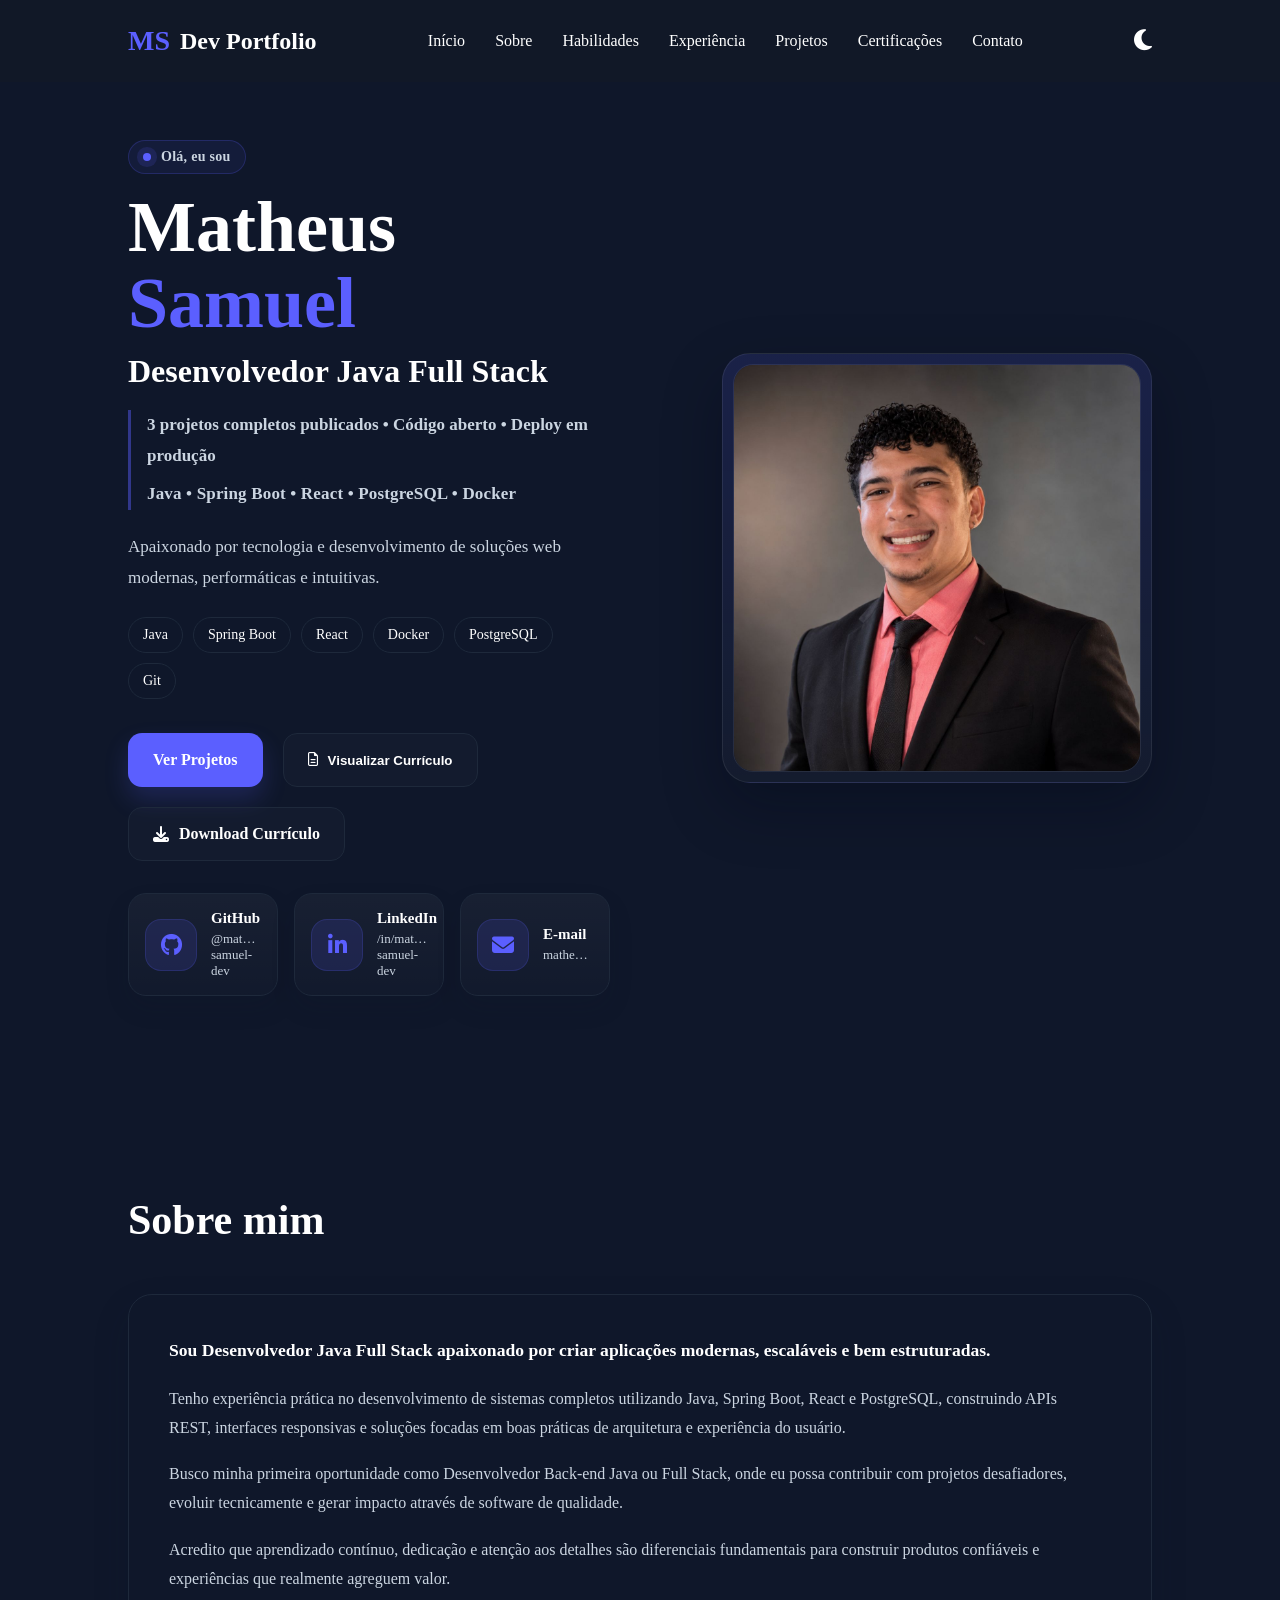
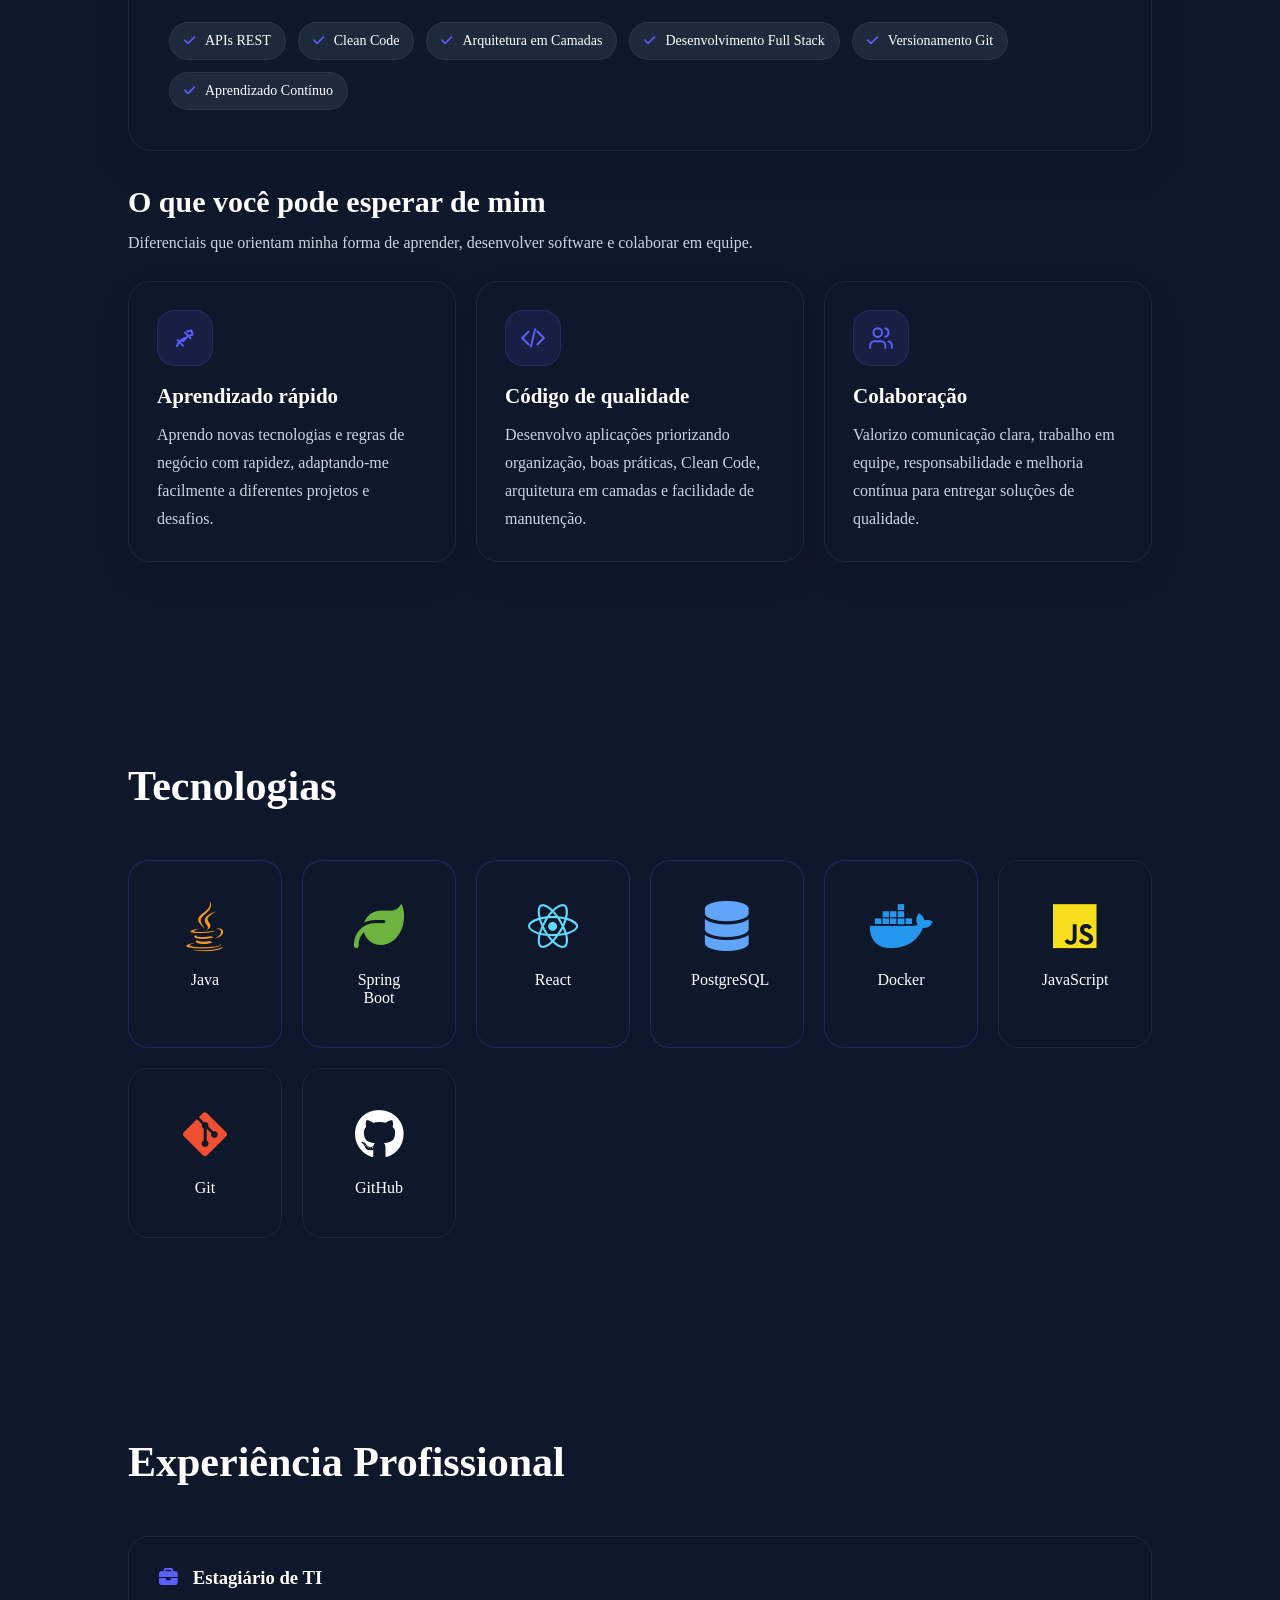
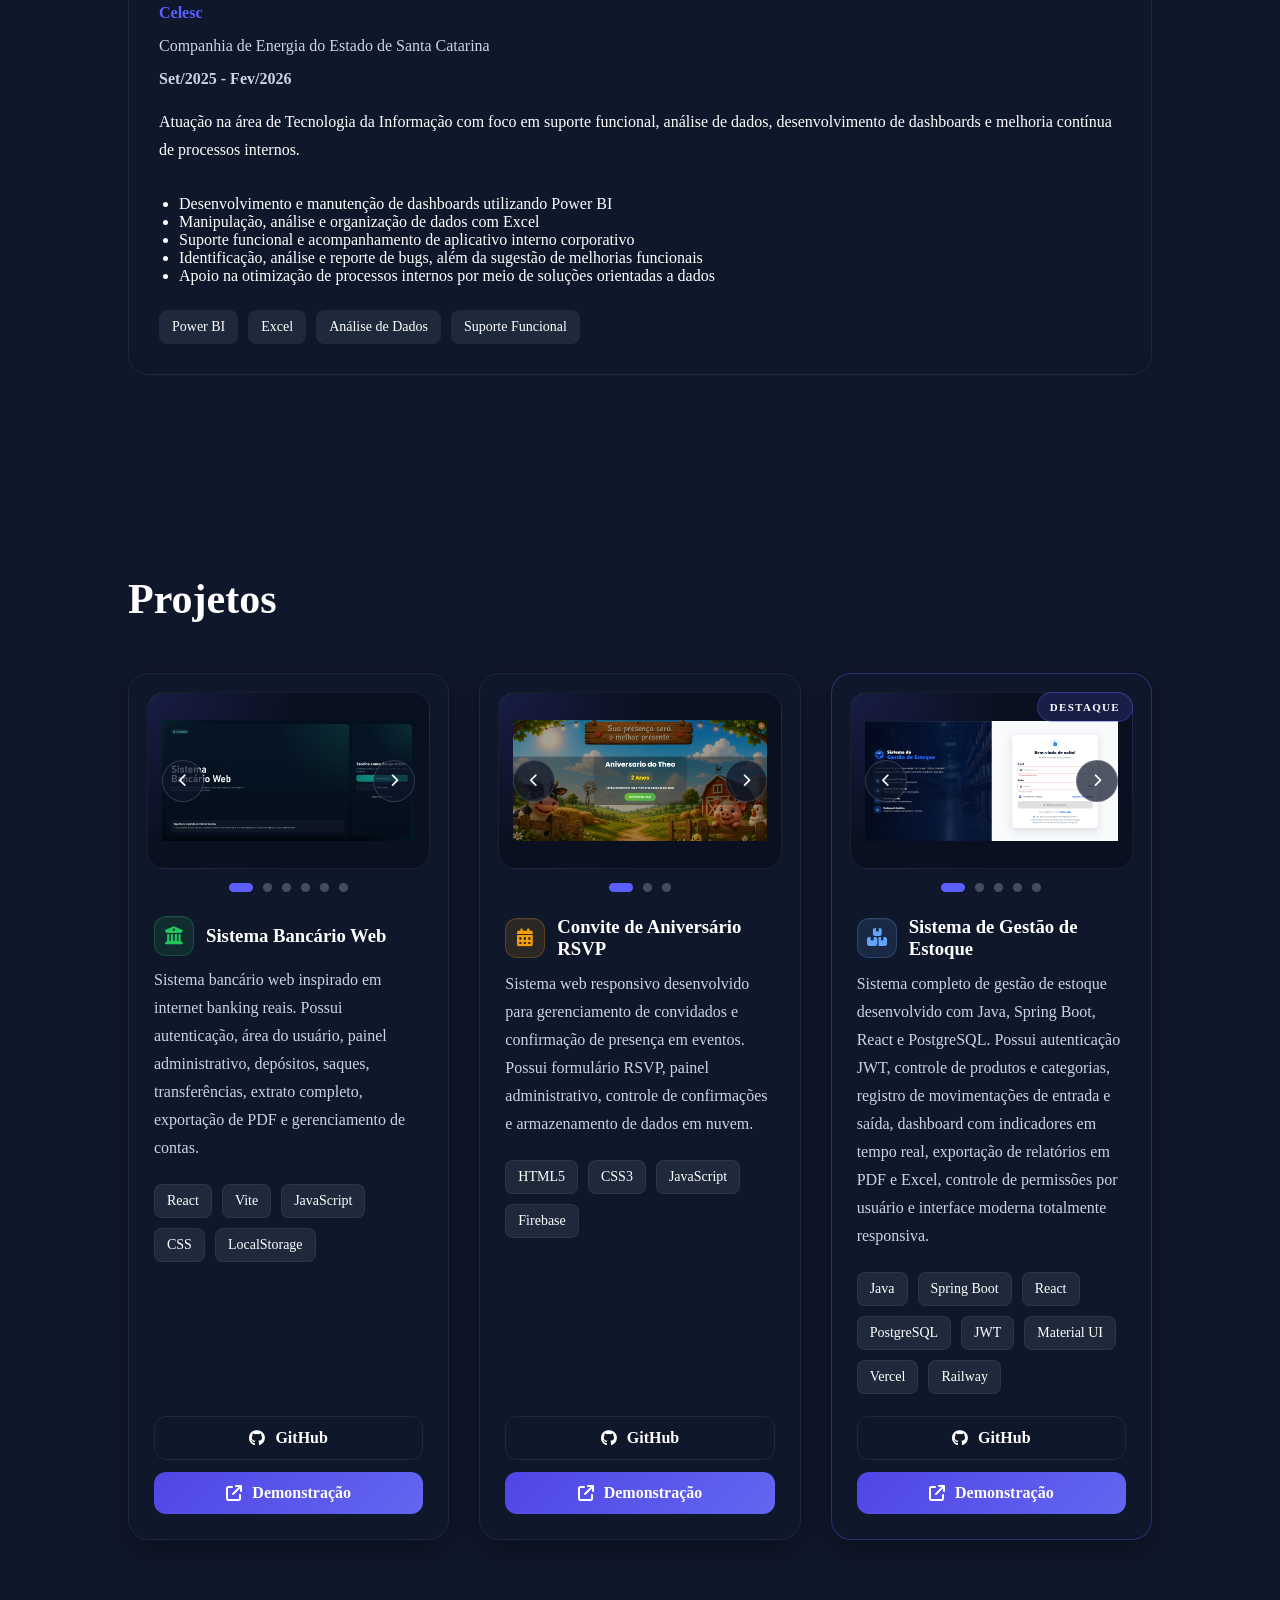
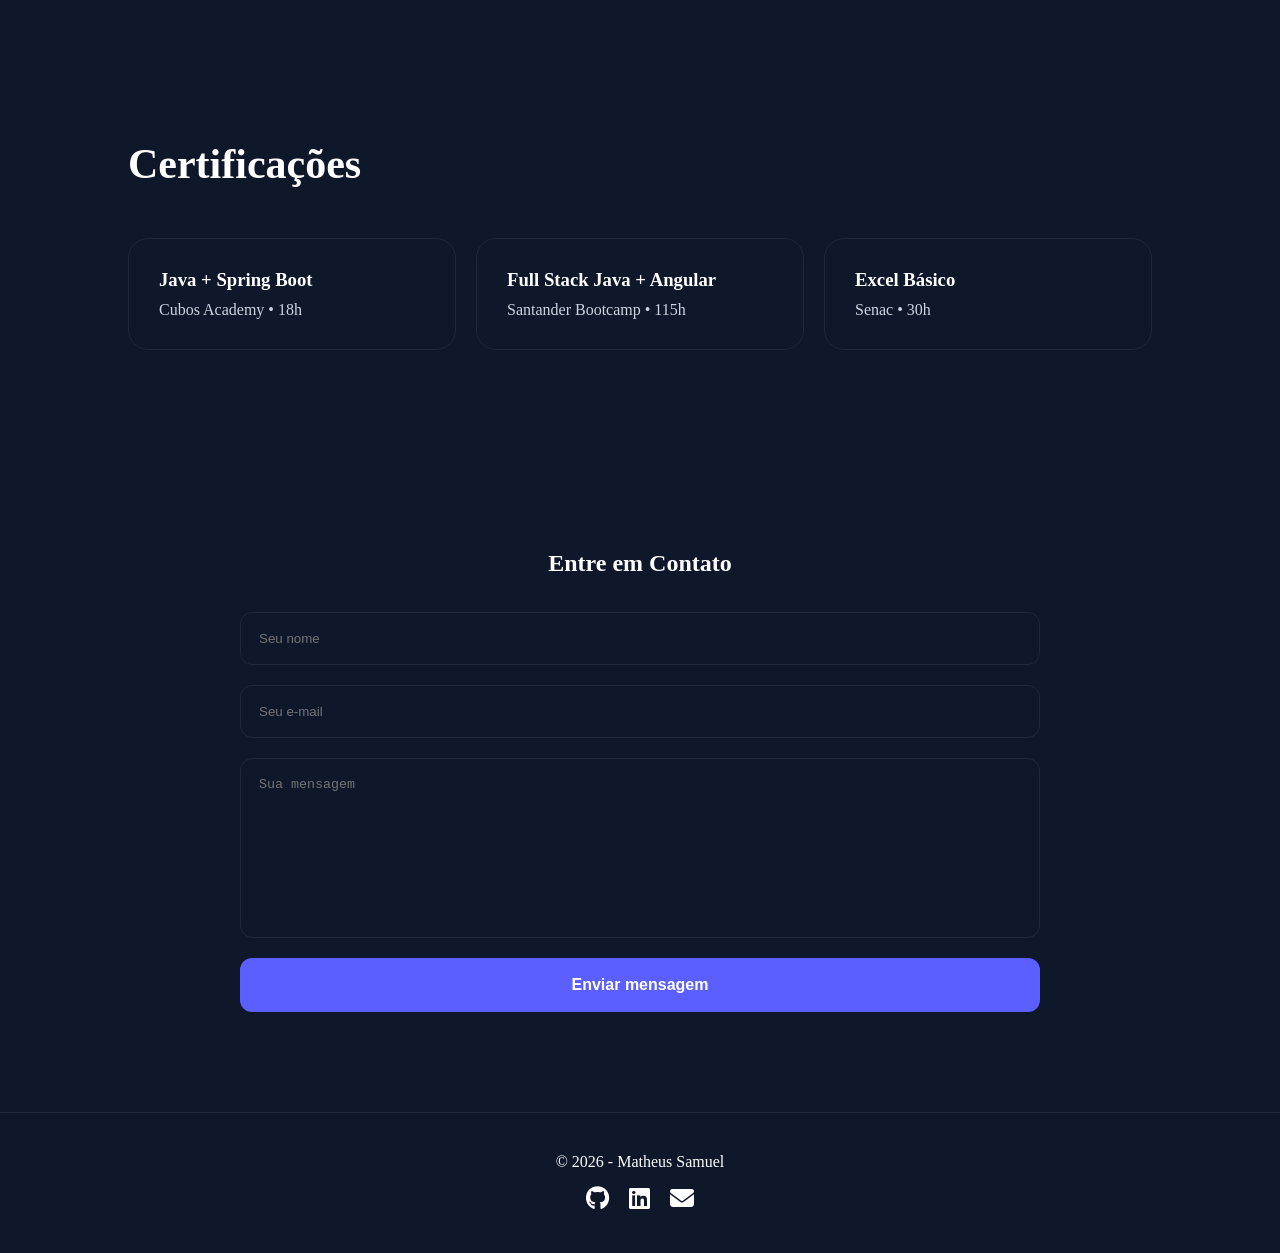
==== commit f02f7eb6: "mudando sequência seção" ====
--- a/index.html
+++ b/index.html
@@ -42,10 +42,10 @@
         <nav class="navbar">
             <a href="#home">In&iacute;cio</a>
             <a href="#sobre">Sobre</a>
+            <a href="#tecnologias">Habilidades</a>
             <a href="#experiencia">Experi&ecirc;ncia</a>
             <a href="#projetos">Projetos</a>
             <a href="#certificacoes">Certifica&ccedil;&otilde;es</a>
-            <a href="#tecnologias">Habilidades</a>
             <a href="#contato">Contato</a>
         </nav>
 
@@ -192,54 +192,6 @@
             </div>
         </div>
     </div>
-
-    <section class="experiencia" id="experiencia">
-
-        <div class="section-title">
-            <h2>Experi&ecirc;ncia Profissional</h2>
-        </div>
-
-        <div class="experience-card">
-
-            <h3>
-                <i class="fa-solid fa-briefcase"></i>
-                Estagi&aacute;rio de TI
-            </h3>
-
-            <h4>Celesc</h4>
-
-            <p class="company-name">
-                Companhia de Energia do Estado de Santa Catarina
-            </p>
-
-            <p class="experience-date">
-                Set/2025 - Fev/2026
-            </p>
-
-            <p class="experience-description">
-                Atua&ccedil;&atilde;o na &aacute;rea de Tecnologia da Informa&ccedil;&atilde;o com foco em suporte funcional,
-                an&aacute;lise de dados, desenvolvimento de dashboards e melhoria cont&iacute;nua de
-                processos internos.
-            </p>
-
-            <ul>
-                <li>Desenvolvimento e manuten&ccedil;&atilde;o de dashboards utilizando Power BI</li>
-                <li>Manipula&ccedil;&atilde;o, an&aacute;lise e organiza&ccedil;&atilde;o de dados com Excel</li>
-                <li>Suporte funcional e acompanhamento de aplicativo interno corporativo</li>
-                <li>Identifica&ccedil;&atilde;o, an&aacute;lise e reporte de bugs, al&eacute;m da sugest&atilde;o de melhorias funcionais</li>
-                <li>Apoio na otimiza&ccedil;&atilde;o de processos internos por meio de solu&ccedil;&otilde;es orientadas a dados</li>
-            </ul>
-
-            <div class="experience-techs">
-                <span>Power BI</span>
-                <span>Excel</span>
-                <span>An&aacute;lise de Dados</span>
-                <span>Suporte Funcional</span>
-            </div>
-
-        </div>
-
-    </section>
 
     <!-- SOBRE -->
 
@@ -353,6 +305,107 @@
 
     </section>
 
+    <!-- TECNOLOGIAS -->
+
+    <section class="tecnologias" id="tecnologias">
+        <div class="section-title">
+            <h2>Tecnologias</h2>
+        </div>
+
+        <div class="tech-grid">
+
+            <div class="tech-card tech-card--core tech-card--java">
+                <i class="fa-brands fa-java"></i>
+                <p>Java</p>
+            </div>
+
+            <div class="tech-card tech-card--core tech-card--spring">
+                <i class="fa-solid fa-leaf"></i>
+                <p>Spring Boot</p>
+            </div>
+
+            <div class="tech-card tech-card--core tech-card--react">
+                <i class="fa-brands fa-react"></i>
+                <p>React</p>
+            </div>
+
+            <div class="tech-card tech-card--core tech-card--postgres">
+                <i class="fa-solid fa-database"></i>
+                <p>PostgreSQL</p>
+            </div>
+
+            <div class="tech-card tech-card--core tech-card--docker">
+                <i class="fa-brands fa-docker"></i>
+                <p>Docker</p>
+            </div>
+
+            <div class="tech-card tech-card--javascript">
+                <i class="fa-brands fa-js"></i>
+                <p>JavaScript</p>
+            </div>
+
+            <div class="tech-card tech-card--git">
+                <i class="fa-brands fa-git-alt"></i>
+                <p>Git</p>
+            </div>
+
+            <div class="tech-card tech-card--github">
+                <i class="fa-brands fa-github"></i>
+                <p>GitHub</p>
+            </div>
+
+        </div>
+
+    </section>
+
+    <section class="experiencia" id="experiencia">
+
+        <div class="section-title">
+            <h2>Experi&ecirc;ncia Profissional</h2>
+        </div>
+
+        <div class="experience-card">
+
+            <h3>
+                <i class="fa-solid fa-briefcase"></i>
+                Estagi&aacute;rio de TI
+            </h3>
+
+            <h4>Celesc</h4>
+
+            <p class="company-name">
+                Companhia de Energia do Estado de Santa Catarina
+            </p>
+
+            <p class="experience-date">
+                Set/2025 - Fev/2026
+            </p>
+
+            <p class="experience-description">
+                Atua&ccedil;&atilde;o na &aacute;rea de Tecnologia da Informa&ccedil;&atilde;o com foco em suporte funcional,
+                an&aacute;lise de dados, desenvolvimento de dashboards e melhoria cont&iacute;nua de
+                processos internos.
+            </p>
+
+            <ul>
+                <li>Desenvolvimento e manuten&ccedil;&atilde;o de dashboards utilizando Power BI</li>
+                <li>Manipula&ccedil;&atilde;o, an&aacute;lise e organiza&ccedil;&atilde;o de dados com Excel</li>
+                <li>Suporte funcional e acompanhamento de aplicativo interno corporativo</li>
+                <li>Identifica&ccedil;&atilde;o, an&aacute;lise e reporte de bugs, al&eacute;m da sugest&atilde;o de melhorias funcionais</li>
+                <li>Apoio na otimiza&ccedil;&atilde;o de processos internos por meio de solu&ccedil;&otilde;es orientadas a dados</li>
+            </ul>
+
+            <div class="experience-techs">
+                <span>Power BI</span>
+                <span>Excel</span>
+                <span>An&aacute;lise de Dados</span>
+                <span>Suporte Funcional</span>
+            </div>
+
+        </div>
+
+    </section>
+
     <!-- PROJETOS -->
 
     <section class="projetos" id="projetos">
@@ -697,60 +750,6 @@
 
     </section>
 
-    <!-- TECNOLOGIAS -->
-
-    <section class="tecnologias" id="tecnologias">
-
-        <div class="section-title">
-            <h2>Tecnologias</h2>
-        </div>
-
-        <div class="tech-grid">
-
-            <div class="tech-card tech-card--core tech-card--java">
-                <i class="fa-brands fa-java"></i>
-                <p>Java</p>
-            </div>
-
-            <div class="tech-card tech-card--core tech-card--spring">
-                <i class="fa-solid fa-leaf"></i>
-                <p>Spring Boot</p>
-            </div>
-
-            <div class="tech-card tech-card--core tech-card--react">
-                <i class="fa-brands fa-react"></i>
-                <p>React</p>
-            </div>
-
-            <div class="tech-card tech-card--core tech-card--postgres">
-                <i class="fa-solid fa-database"></i>
-                <p>PostgreSQL</p>
-            </div>
-
-            <div class="tech-card tech-card--core tech-card--docker">
-                <i class="fa-brands fa-docker"></i>
-                <p>Docker</p>
-            </div>
-
-            <div class="tech-card tech-card--javascript">
-                <i class="fa-brands fa-js"></i>
-                <p>JavaScript</p>
-            </div>
-
-            <div class="tech-card tech-card--git">
-                <i class="fa-brands fa-git-alt"></i>
-                <p>Git</p>
-            </div>
-
-            <div class="tech-card tech-card--github">
-                <i class="fa-brands fa-github"></i>
-                <p>GitHub</p>
-            </div>
-
-        </div>
-
-    </section>
-
     <!-- CONTATO -->
 
     <section id="contato" class="contact">
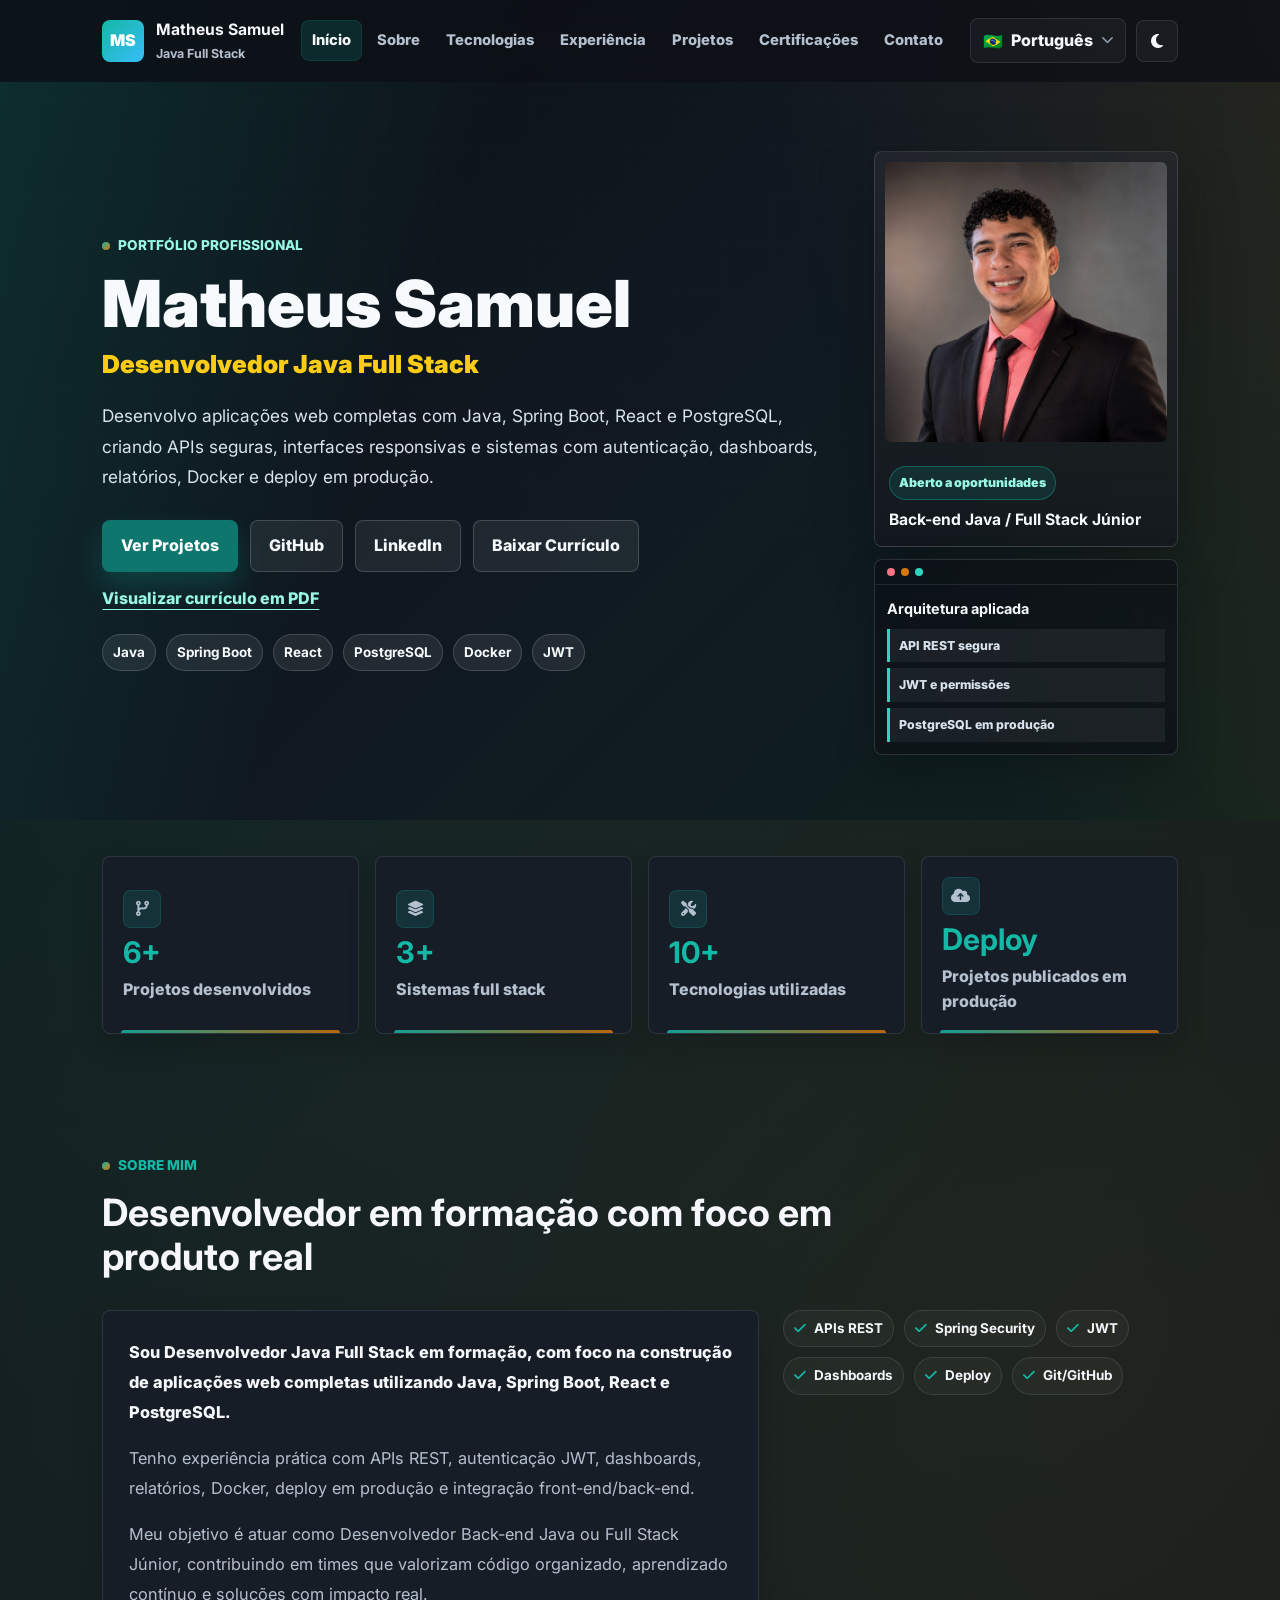
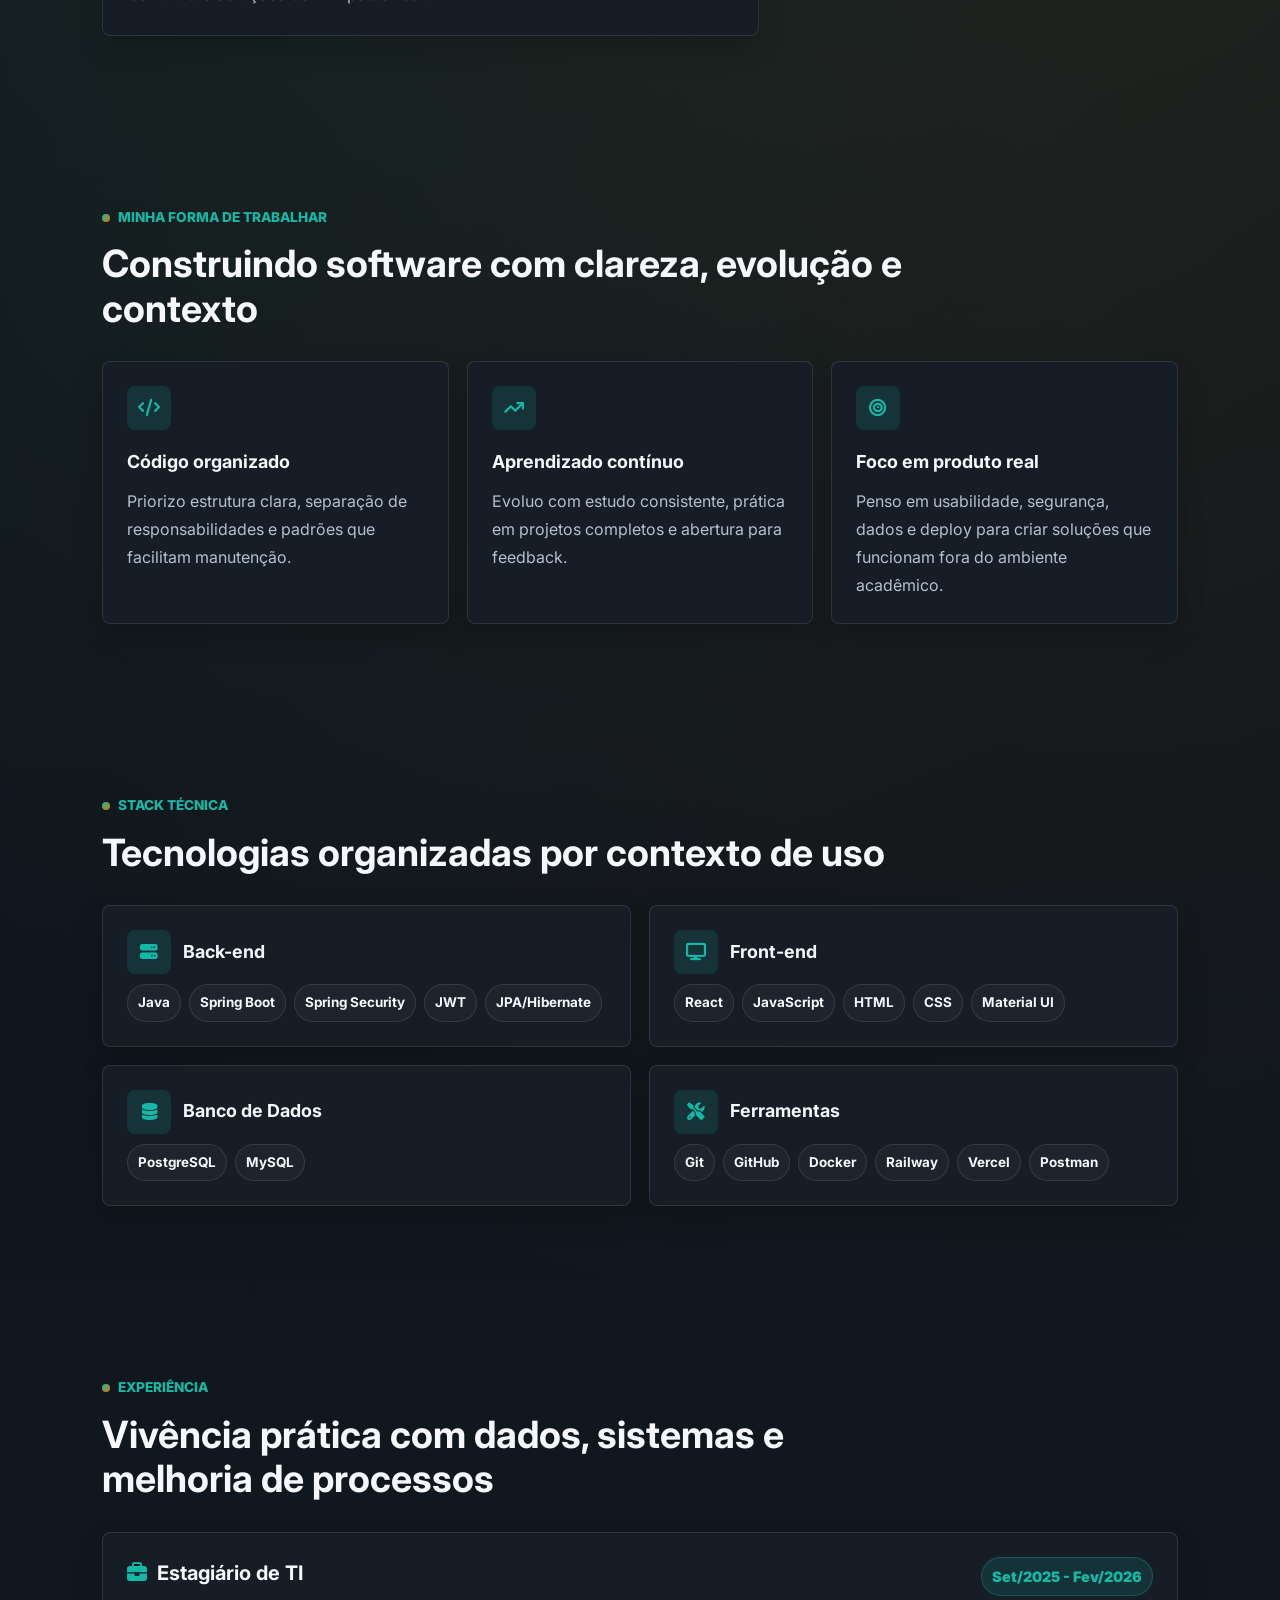
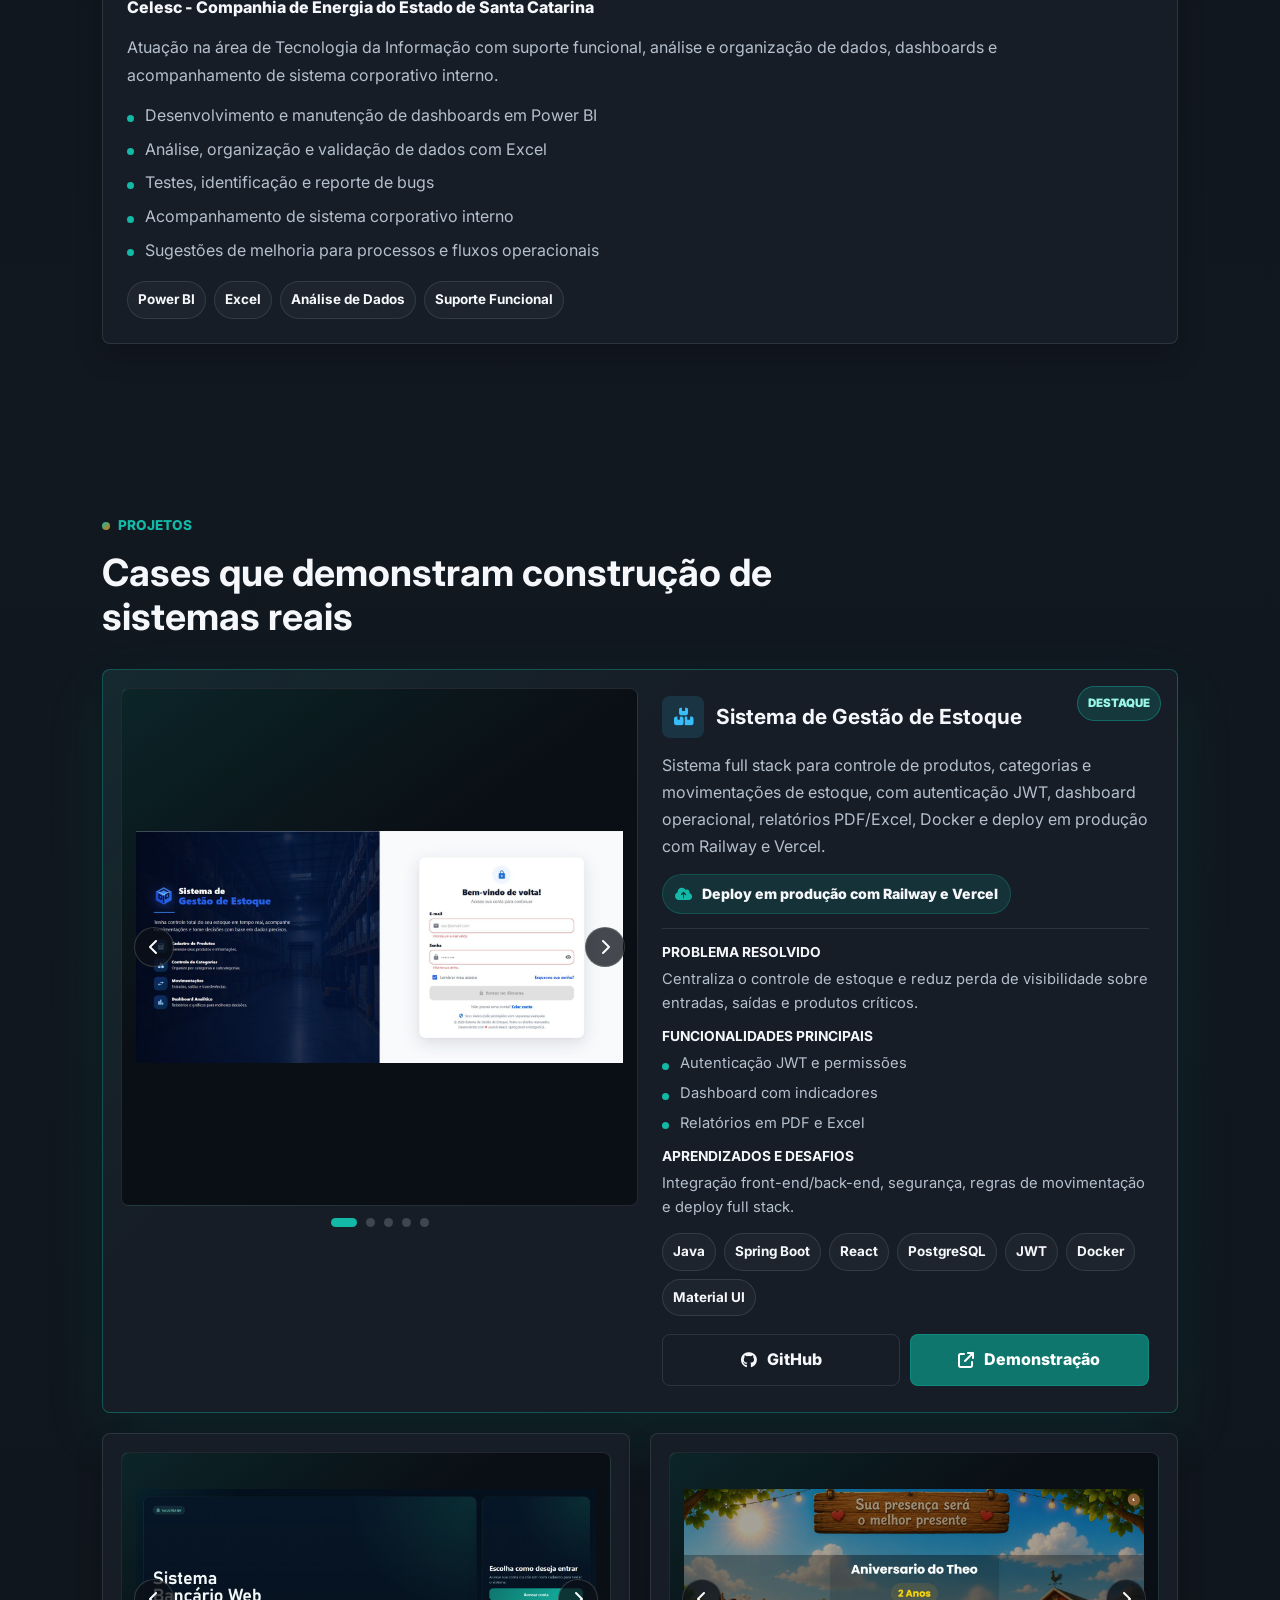
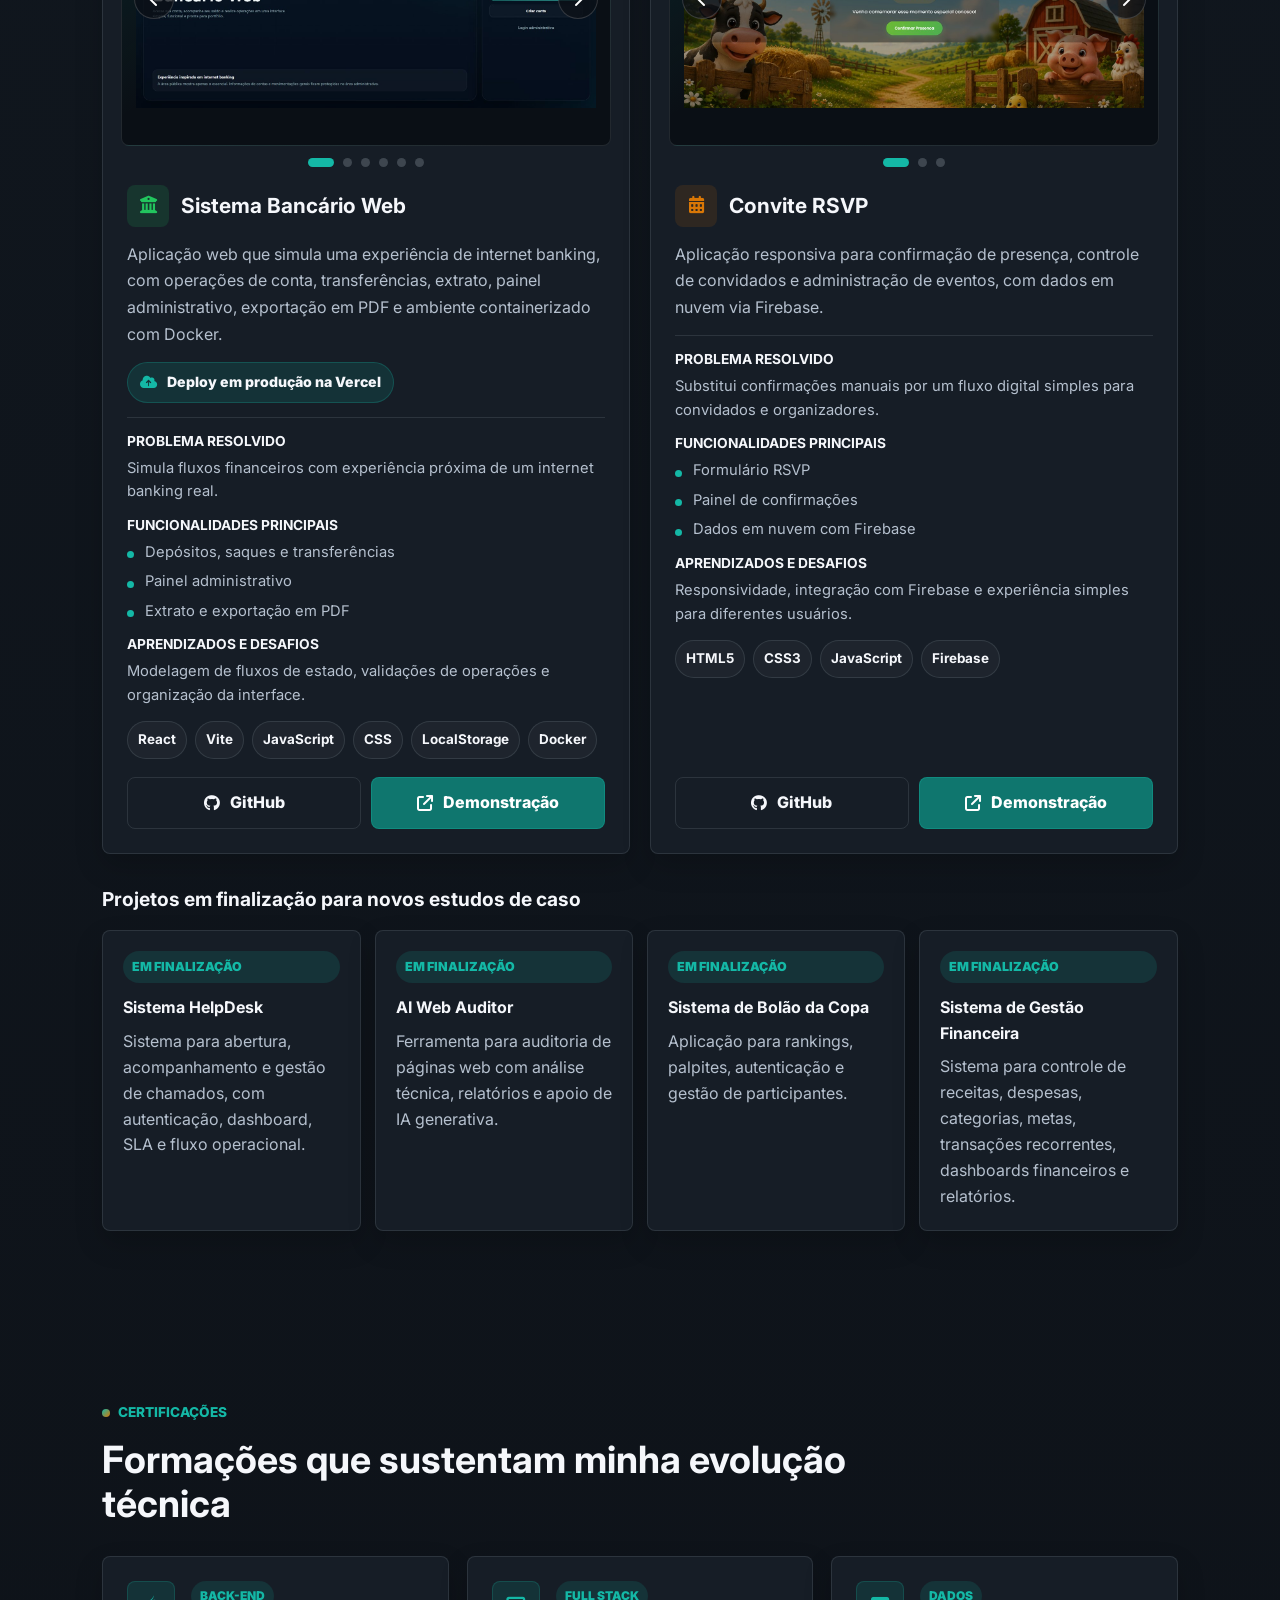
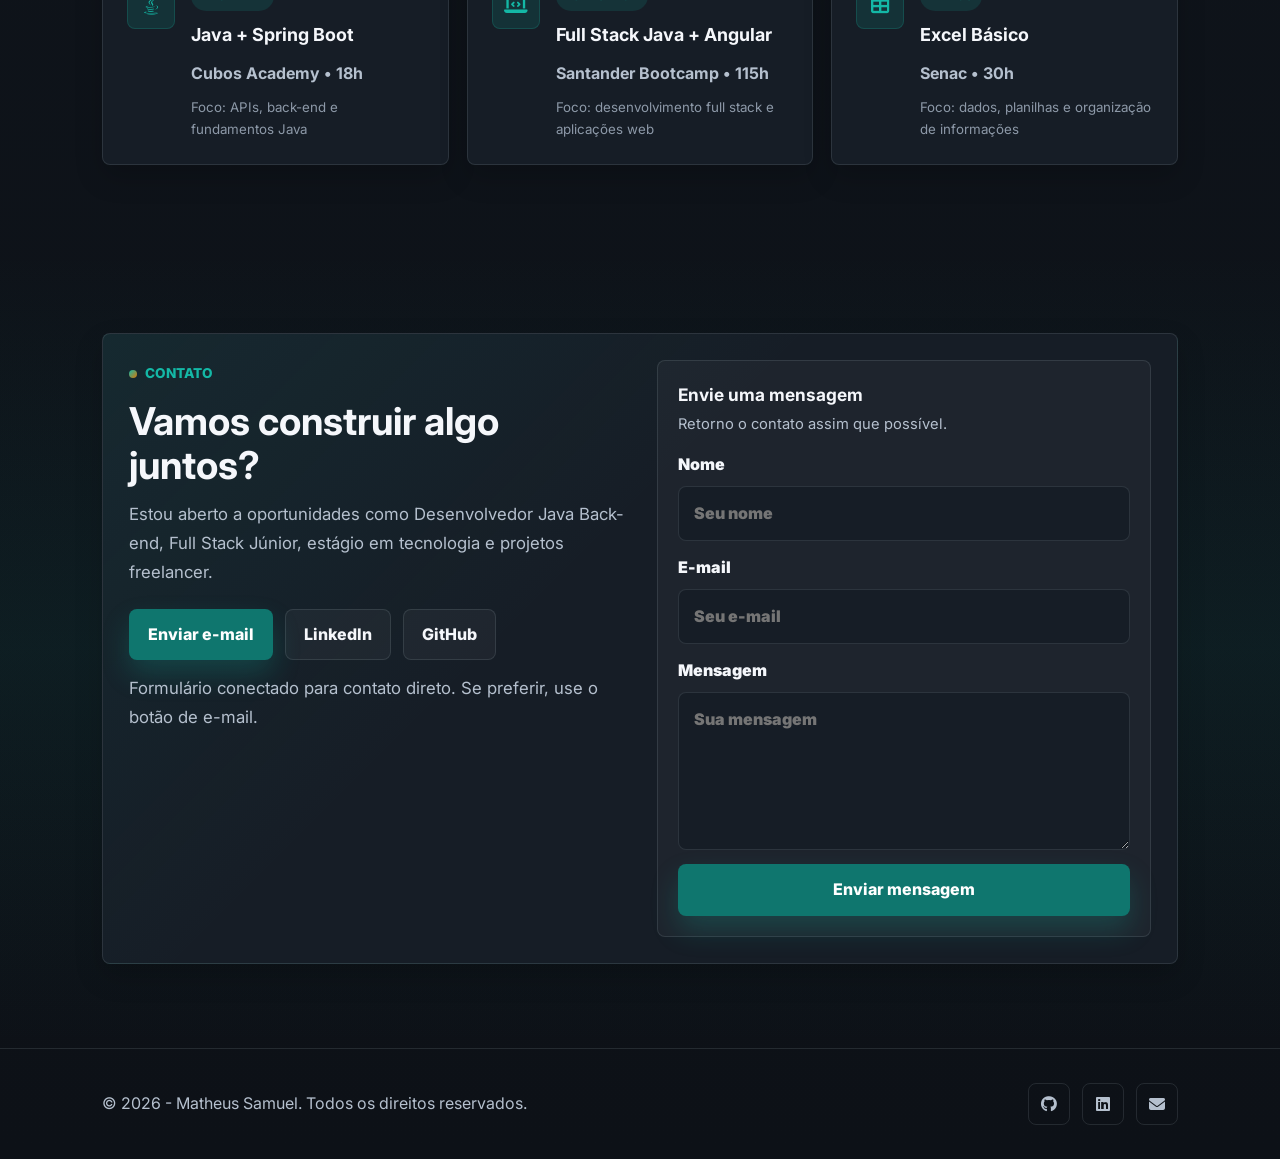
==== commit 56d6130c: "fazendo melhorias" ====
--- a/index.html
+++ b/index.html
@@ -5,7 +5,13 @@
     <meta charset="UTF-8">
     <meta name="viewport" content="width=device-width, initial-scale=1.0">
     <meta name="description"
-        content="Matheus Samuel é Desenvolvedor Java Full Stack com foco em Back-end Java, Spring Boot, React e PostgreSQL, criando aplicações modernas, APIs REST e software de qualidade.">
+        content="Portf&oacute;lio de Matheus Samuel, Desenvolvedor Java Full Stack com projetos em Java, Spring Boot, React, PostgreSQL, Docker e deploy em produ&ccedil;&atilde;o.">
+
+    <meta property="og:type" content="website">
+    <meta property="og:title" content="Matheus Samuel | Desenvolvedor Java Full Stack">
+    <meta property="og:description"
+        content="Portf&oacute;lio de Matheus Samuel, Desenvolvedor Java Full Stack com projetos em Java, Spring Boot, React, PostgreSQL, Docker e deploy em produ&ccedil;&atilde;o.">
+    <meta property="og:image" content="assets/matheus.jpeg">
 
     <title>Matheus Samuel | Desenvolvedor Java Full Stack</title>
 
@@ -14,805 +20,889 @@
     <link rel="icon" type="image/png" sizes="16x16" href="assets/favicon/favicon-16x16.png">
     <link rel="apple-touch-icon" sizes="180x180" href="assets/favicon/apple-touch-icon.png">
 
-    <!-- Google Fonts -->
     <link rel="preconnect" href="https://fonts.googleapis.com">
     <link rel="preconnect" href="https://fonts.gstatic.com" crossorigin>
-    <link href="https://fonts.googleapis.com/css2?family=Inter:wght@300;400;500;600;700;800&display=swap"
+    <link rel="preconnect" href="https://cdnjs.cloudflare.com" crossorigin>
+    <link href="https://fonts.googleapis.com/css2?family=Inter:wght@300;400;500;600;700;800;900&display=swap"
         rel="stylesheet">
 
-    <!-- Font Awesome -->
     <link rel="stylesheet" href="https://cdnjs.cloudflare.com/ajax/libs/font-awesome/6.5.2/css/all.min.css">
 
-    <!-- CSS -->
     <link rel="stylesheet" href="css/style.css">
     <link rel="stylesheet" href="css/responsive.css">
 </head>
 
 <body>
-
-    <!-- HEADER -->
-
-    <header class="header">
-
-        <div class="logo">
-            <span>MS</span>
-            <h2>Dev Portfolio</h2>
+    <header class="header" id="header">
+        <a href="#home" class="logo" data-i18n-attr="aria-label" data-i18n-key="a11y.homeLink">
+            <span class="logo__mark" aria-hidden="true">MS</span>
+            <span class="logo__text">
+                <strong>Matheus Samuel</strong>
+                <small data-i18n="header.role">Java Full Stack</small>
+            </span>
+        </a>
+
+        <nav class="navbar" id="primaryNavigation" aria-label="Navega&ccedil;&atilde;o principal"
+            data-i18n-attr="aria-label" data-i18n-key="a11y.primaryNavigation">
+            <a href="#home" data-i18n="nav.home">In&iacute;cio</a>
+            <a href="#sobre" data-i18n="nav.about">Sobre</a>
+            <a href="#tecnologias" data-i18n="nav.technologies">Tecnologias</a>
+            <a href="#experiencia" data-i18n="nav.experience">Experi&ecirc;ncia</a>
+            <a href="#projetos" data-i18n="nav.projects">Projetos</a>
+            <a href="#certificacoes" data-i18n="nav.certificates">Certifica&ccedil;&otilde;es</a>
+            <a href="#contato" data-i18n="nav.contact">Contato</a>
+        </nav>
+
+        <div class="header-actions">
+            <div class="language-switcher" id="languageSwitcher">
+                <button class="language-button" type="button" id="languageButton" aria-haspopup="true"
+                    aria-expanded="false" aria-controls="languageMenu" data-i18n-attr="aria-label"
+                    data-i18n-key="a11y.languageButton">
+                    <span class="language-button__flag" id="languageButtonFlag" aria-hidden="true">&#x1F1E7;&#x1F1F7;</span>
+                    <span class="language-button__label" id="languageButtonLabel">Portugu&ecirc;s</span>
+                    <i class="fa-solid fa-chevron-down" aria-hidden="true"></i>
+                </button>
+
+                <div class="language-menu" id="languageMenu" role="menu" hidden></div>
+            </div>
+
+            <button class="theme-toggle" id="themeToggle" type="button" data-i18n-attr="aria-label"
+                data-i18n-key="a11y.themeToggleDark">
+                <i class="fa-solid fa-moon" aria-hidden="true"></i>
+            </button>
+
+            <button class="menu-mobile" id="menuButton" type="button" aria-controls="primaryNavigation"
+                aria-expanded="false" data-i18n-attr="aria-label" data-i18n-key="a11y.openMenu">
+                <i class="fa-solid fa-bars" aria-hidden="true"></i>
+            </button>
         </div>
-
-        <nav class="navbar">
-            <a href="#home">In&iacute;cio</a>
-            <a href="#sobre">Sobre</a>
-            <a href="#tecnologias">Habilidades</a>
-            <a href="#experiencia">Experi&ecirc;ncia</a>
-            <a href="#projetos">Projetos</a>
-            <a href="#certificacoes">Certifica&ccedil;&otilde;es</a>
-            <a href="#contato">Contato</a>
-        </nav>
-
-        <div class="theme-toggle" id="themeToggle">
-            <i class="fa-solid fa-moon"></i>
-        </div>
-
-        <div class="menu-mobile" id="menuButton">
-            <i class="fa-solid fa-bars"></i>
-        </div>
-
     </header>
 
-    <!-- HERO -->
-
-    <section class="hero" id="home">
-
-        <div class="hero-text">
-
-            <span class="hero-eyebrow">Ol&aacute;, eu sou</span>
-
-            <h1>
-                Matheus <span>Samuel</span>
-            </h1>
-
-            <h2>Desenvolvedor Java Full Stack</h2>
-
-            <div class="hero-proof" aria-label="Resumo profissional em destaque">
-                <p class="hero-proof__headline" id="heroProjectCount"
-                    data-suffix="projetos completos publicados • C&oacute;digo aberto • Deploy em produ&ccedil;&atilde;o">
-                    Projetos completos publicados • C&oacute;digo aberto • Deploy em produ&ccedil;&atilde;o
+    <main>
+        <section class="hero" id="home">
+            <div class="hero__ambient" aria-hidden="true"></div>
+
+            <div class="hero__content">
+                <div class="hero__text">
+                    <span class="section-kicker" data-i18n="hero.eyebrow">Portf&oacute;lio profissional</span>
+
+                    <h1 data-i18n="hero.title">Matheus Samuel</h1>
+                    <p class="hero__role" data-i18n="hero.subtitle">Desenvolvedor Java Full Stack</p>
+                    <p class="hero__description" data-i18n="hero.description">
+                        Desenvolvo aplica&ccedil;&otilde;es web completas com Java, Spring Boot, React e PostgreSQL,
+                        criando APIs seguras, interfaces responsivas e sistemas com autentica&ccedil;&atilde;o,
+                        dashboards, relat&oacute;rios, Docker e deploy em produ&ccedil;&atilde;o.
+                    </p>
+
+                    <div class="hero__actions" aria-label="A&ccedil;&otilde;es principais"
+                        data-i18n-attr="aria-label" data-i18n-key="a11y.heroActions">
+                        <a href="#projetos" class="btn btn-primary" data-i18n="hero.ctaProjects">Ver Projetos</a>
+                        <a href="https://github.com/matheus-samuel-dev" target="_blank" rel="noopener noreferrer"
+                            class="btn btn-secondary" data-i18n="hero.ctaGithub" data-i18n-attr="aria-label"
+                            data-i18n-key="a11y.githubProfile">GitHub</a>
+                        <a href="https://www.linkedin.com/in/matheus-samuel-dev" target="_blank"
+                            rel="noopener noreferrer" class="btn btn-secondary" data-i18n="hero.ctaLinkedin"
+                            data-i18n-attr="aria-label" data-i18n-key="a11y.linkedinProfile">LinkedIn</a>
+                        <a href="assets/cv/curriculo-matheus-samuel.pdf" download
+                            class="btn btn-outline btn-cv-download" data-cv-link data-i18n="buttons.downloadCv"
+                            data-i18n-attr="aria-label" data-i18n-key="a11y.downloadCv">Baixar Curr&iacute;culo</a>
+                    </div>
+
+                    <button type="button" class="resume-preview-link" id="openResumeModal"
+                        data-i18n="hero.previewResume" data-i18n-attr="aria-label" data-i18n-key="a11y.previewCv">
+                        Visualizar curr&iacute;culo em PDF
+                    </button>
+
+                    <ul class="hero__stack" aria-label="Tecnologias principais" data-i18n-attr="aria-label"
+                        data-i18n-key="a11y.mainStack">
+                        <li>Java</li>
+                        <li>Spring Boot</li>
+                        <li>React</li>
+                        <li>PostgreSQL</li>
+                        <li>Docker</li>
+                        <li>JWT</li>
+                    </ul>
+                </div>
+
+                <div class="hero__visual" aria-label="Resumo visual do perfil profissional"
+                    data-i18n-attr="aria-label" data-i18n-key="a11y.heroVisual">
+                    <div class="profile-card">
+                        <img src="assets/matheus.jpeg" width="1254" height="1254"
+                            alt="Foto profissional de Matheus Samuel" decoding="async" fetchpriority="high"
+                            data-i18n-attr="alt" data-i18n-key="alts.profilePhoto">
+                        <div class="profile-card__content">
+                            <span class="profile-card__status" data-i18n="hero.availability">Aberto a oportunidades</span>
+                            <strong data-i18n="hero.profileFocus">Back-end Java / Full Stack J&uacute;nior</strong>
+                        </div>
+                    </div>
+
+                    <div class="architecture-card">
+                        <div class="architecture-card__header">
+                            <span></span>
+                            <span></span>
+                            <span></span>
+                        </div>
+                        <div class="architecture-card__body">
+                            <p><strong data-i18n="hero.architectureTitle">Arquitetura aplicada</strong></p>
+                            <div class="architecture-flow">
+                                <span data-i18n="hero.architectureApi">API REST segura</span>
+                                <span data-i18n="hero.architectureAuth">JWT e permiss&otilde;es</span>
+                                <span data-i18n="hero.architectureData">PostgreSQL em produ&ccedil;&atilde;o</span>
+                            </div>
+                        </div>
+                    </div>
+                </div>
+            </div>
+        </section>
+
+        <section class="metrics section-shell" aria-label="M&eacute;tricas profissionais" data-i18n-attr="aria-label"
+            data-i18n-key="a11y.metricsSection">
+            <div class="metrics-grid">
+                <article class="metric-card">
+                    <span class="metric-card__icon" aria-hidden="true">
+                        <i class="fa-solid fa-code-branch"></i>
+                    </span>
+                    <strong data-i18n="metrics.projectsValue">6+</strong>
+                    <span data-i18n="metrics.projectsLabel">Projetos desenvolvidos</span>
+                </article>
+                <article class="metric-card">
+                    <span class="metric-card__icon" aria-hidden="true">
+                        <i class="fa-solid fa-layer-group"></i>
+                    </span>
+                    <strong data-i18n="metrics.fullstackValue">3+</strong>
+                    <span data-i18n="metrics.fullstackLabel">Sistemas full stack</span>
+                </article>
+                <article class="metric-card">
+                    <span class="metric-card__icon" aria-hidden="true">
+                        <i class="fa-solid fa-screwdriver-wrench"></i>
+                    </span>
+                    <strong data-i18n="metrics.techValue">10+</strong>
+                    <span data-i18n="metrics.techLabel">Tecnologias utilizadas</span>
+                </article>
+                <article class="metric-card metric-card--wide">
+                    <span class="metric-card__icon" aria-hidden="true">
+                        <i class="fa-solid fa-cloud-arrow-up"></i>
+                    </span>
+                    <strong data-i18n="metrics.practiceValue">Deploy</strong>
+                    <span data-i18n="metrics.practiceLabel">Projetos publicados em produ&ccedil;&atilde;o</span>
+                </article>
+            </div>
+        </section>
+
+        <section class="sobre section-shell" id="sobre">
+            <div class="section-title">
+                <span class="section-kicker" data-i18n="about.eyebrow">Sobre mim</span>
+                <h2 data-i18n="about.title">Desenvolvedor em forma&ccedil;&atilde;o com foco em produto real</h2>
+            </div>
+
+            <div class="about-layout">
+                <div class="about-card">
+                    <p data-i18n="about.paragraph1">
+                        Sou Desenvolvedor Java Full Stack em forma&ccedil;&atilde;o, com foco na constru&ccedil;&atilde;o
+                        de aplica&ccedil;&otilde;es web completas utilizando Java, Spring Boot, React e PostgreSQL.
+                    </p>
+                    <p data-i18n="about.paragraph2">
+                        Tenho experi&ecirc;ncia pr&aacute;tica com APIs REST, autentica&ccedil;&atilde;o JWT,
+                        dashboards, relat&oacute;rios, Docker, deploy em produ&ccedil;&atilde;o e integra&ccedil;&atilde;o
+                        front-end/back-end.
+                    </p>
+                    <p data-i18n="about.paragraph3">
+                        Meu objetivo &eacute; atuar como Desenvolvedor Back-end Java ou Full Stack J&uacute;nior,
+                        contribuindo em times que valorizam c&oacute;digo organizado, aprendizado cont&iacute;nuo e
+                        solu&ccedil;&otilde;es com impacto real.
+                    </p>
+                </div>
+
+                <div class="about-highlights" aria-label="Principais compet&ecirc;ncias" data-i18n-attr="aria-label"
+                    data-i18n-key="a11y.aboutHighlights">
+                    <span><i class="fa-solid fa-check" aria-hidden="true"></i> APIs REST</span>
+                    <span><i class="fa-solid fa-check" aria-hidden="true"></i> Spring Security</span>
+                    <span><i class="fa-solid fa-check" aria-hidden="true"></i> JWT</span>
+                    <span><i class="fa-solid fa-check" aria-hidden="true"></i> Dashboards</span>
+                    <span><i class="fa-solid fa-check" aria-hidden="true"></i> Deploy</span>
+                    <span><i class="fa-solid fa-check" aria-hidden="true"></i> Git/GitHub</span>
+                </div>
+            </div>
+        </section>
+
+        <section class="work-style section-shell" id="forma-de-trabalhar">
+            <div class="section-title">
+                <span class="section-kicker" data-i18n="workStyle.eyebrow">Minha forma de trabalhar</span>
+                <h2 data-i18n="workStyle.title">Construindo software com clareza, evolu&ccedil;&atilde;o e contexto</h2>
+            </div>
+
+            <div class="work-grid">
+                <article class="work-card">
+                    <i class="fa-solid fa-code" aria-hidden="true"></i>
+                    <h3 data-i18n="workStyle.organized.title">C&oacute;digo organizado</h3>
+                    <p data-i18n="workStyle.organized.text">
+                        Priorizo estrutura clara, separa&ccedil;&atilde;o de responsabilidades e padr&otilde;es que
+                        facilitam manuten&ccedil;&atilde;o.
+                    </p>
+                </article>
+                <article class="work-card">
+                    <i class="fa-solid fa-arrow-trend-up" aria-hidden="true"></i>
+                    <h3 data-i18n="workStyle.learning.title">Aprendizado cont&iacute;nuo</h3>
+                    <p data-i18n="workStyle.learning.text">
+                        Evoluo com estudo consistente, pr&aacute;tica em projetos completos e abertura para feedback.
+                    </p>
+                </article>
+                <article class="work-card">
+                    <i class="fa-solid fa-bullseye" aria-hidden="true"></i>
+                    <h3 data-i18n="workStyle.product.title">Foco em produto real</h3>
+                    <p data-i18n="workStyle.product.text">
+                        Penso em usabilidade, seguran&ccedil;a, dados e deploy para criar solu&ccedil;&otilde;es que
+                        funcionam fora do ambiente acad&ecirc;mico.
+                    </p>
+                </article>
+            </div>
+        </section>
+
+        <section class="tecnologias section-shell" id="tecnologias">
+            <div class="section-title">
+                <span class="section-kicker" data-i18n="technologies.eyebrow">Stack t&eacute;cnica</span>
+                <h2 data-i18n="technologies.title">Tecnologias organizadas por contexto de uso</h2>
+            </div>
+
+            <div class="tech-categories">
+                <article class="tech-category">
+                    <h3><i class="fa-solid fa-server" aria-hidden="true"></i><span data-i18n="technologies.backend">Back-end</span></h3>
+                    <div class="tag-list">
+                        <span>Java</span>
+                        <span>Spring Boot</span>
+                        <span>Spring Security</span>
+                        <span>JWT</span>
+                        <span>JPA/Hibernate</span>
+                    </div>
+                </article>
+                <article class="tech-category">
+                    <h3><i class="fa-solid fa-display" aria-hidden="true"></i><span data-i18n="technologies.frontend">Front-end</span></h3>
+                    <div class="tag-list">
+                        <span>React</span>
+                        <span>JavaScript</span>
+                        <span>HTML</span>
+                        <span>CSS</span>
+                        <span>Material UI</span>
+                    </div>
+                </article>
+                <article class="tech-category">
+                    <h3><i class="fa-solid fa-database" aria-hidden="true"></i><span data-i18n="technologies.database">Banco de Dados</span></h3>
+                    <div class="tag-list">
+                        <span>PostgreSQL</span>
+                        <span>MySQL</span>
+                    </div>
+                </article>
+                <article class="tech-category">
+                    <h3><i class="fa-solid fa-screwdriver-wrench" aria-hidden="true"></i><span data-i18n="technologies.tools">Ferramentas</span></h3>
+                    <div class="tag-list">
+                        <span>Git</span>
+                        <span>GitHub</span>
+                        <span>Docker</span>
+                        <span>Railway</span>
+                        <span>Vercel</span>
+                        <span>Postman</span>
+                    </div>
+                </article>
+            </div>
+        </section>
+
+        <section class="experiencia section-shell" id="experiencia">
+            <div class="section-title">
+                <span class="section-kicker" data-i18n="experience.eyebrow">Experi&ecirc;ncia</span>
+                <h2 data-i18n="experience.title">Viv&ecirc;ncia pr&aacute;tica com dados, sistemas e melhoria de processos</h2>
+            </div>
+
+            <article class="experience-card">
+                <div class="experience-card__header">
+                    <div>
+                        <h3><i class="fa-solid fa-briefcase" aria-hidden="true"></i><span data-i18n="experience.role">Estagi&aacute;rio de TI</span></h3>
+                        <p class="company-name" data-i18n="experience.company">Celesc - Companhia de Energia do Estado de Santa Catarina</p>
+                    </div>
+                    <span class="experience-date" data-i18n="experience.period">Set/2025 - Fev/2026</span>
+                </div>
+
+                <p class="experience-description" data-i18n="experience.description">
+                    Atua&ccedil;&atilde;o na &aacute;rea de Tecnologia da Informa&ccedil;&atilde;o com suporte funcional,
+                    an&aacute;lise e organiza&ccedil;&atilde;o de dados, dashboards e acompanhamento de sistema
+                    corporativo interno.
                 </p>
-                <p class="hero-proof__stack">
-                    Java • Spring Boot • React • PostgreSQL • Docker
-                </p>
-            </div>
-
-            <p>
-                Apaixonado por tecnologia e desenvolvimento de solu&ccedil;&otilde;es web modernas,
-                perform&aacute;ticas e intuitivas.
-            </p>
-
-            <div class="hero-stack">
-                <span>Java</span>
-                <span>Spring Boot</span>
-                <span>React</span>
-                <span>Docker</span>
-                <span>PostgreSQL</span>
-                <span>Git</span>
-            </div>
-
-            <div class="hero-buttons">
-                <a href="#projetos" class="btn-primary">
-                    Ver Projetos
-                </a>
-
-                <button type="button" class="btn-secondary btn-cv-preview" id="openResumeModal"
-                    aria-label="Visualizar curr&iacute;culo em modal">
-                    <i class="fa-regular fa-file-lines" aria-hidden="true"></i>
-                    Visualizar Curr&iacute;culo
-                </button>
-
-                <a href="assets/Curriculo_Matheus_Samuel_Baena.pdf" download class="btn-secondary btn-cv-download"
-                    aria-label="Baixar curr&iacute;culo em PDF">
-                    <i class="fa-solid fa-download" aria-hidden="true"></i>
-                    Download Curr&iacute;culo
-                </a>
-            </div>
-
-            <div class="social-links" aria-label="Redes sociais e contato">
-                <a href="https://github.com/matheus-samuel-dev" target="_blank" rel="noopener noreferrer"
-                    class="social-link-card" data-tooltip="Ver perfil no GitHub"
-                    aria-label="Abrir GitHub de Matheus Samuel em nova aba">
-                    <span class="social-link-card__icon" aria-hidden="true">
-                        <i class="fa-brands fa-github"></i>
+
+                <ul class="experience-list">
+                    <li data-i18n="experience.items.dashboards">Desenvolvimento e manuten&ccedil;&atilde;o de dashboards em Power BI</li>
+                    <li data-i18n="experience.items.data">An&aacute;lise, organiza&ccedil;&atilde;o e valida&ccedil;&atilde;o de dados com Excel</li>
+                    <li data-i18n="experience.items.bugs">Testes, identifica&ccedil;&atilde;o e reporte de bugs</li>
+                    <li data-i18n="experience.items.system">Acompanhamento de sistema corporativo interno</li>
+                    <li data-i18n="experience.items.process">Sugest&otilde;es de melhoria para processos e fluxos operacionais</li>
+                </ul>
+
+                <div class="experience-techs">
+                    <span>Power BI</span>
+                    <span>Excel</span>
+                    <span data-i18n="experience.tags.dataAnalysis">An&aacute;lise de Dados</span>
+                    <span data-i18n="experience.tags.functionalSupport">Suporte Funcional</span>
+                </div>
+            </article>
+        </section>
+
+        <section class="projetos section-shell" id="projetos">
+            <div class="section-title">
+                <span class="section-kicker" data-i18n="projects.eyebrow">Projetos</span>
+                <h2 data-i18n="projects.title">Cases que demonstram constru&ccedil;&atilde;o de sistemas reais</h2>
+            </div>
+
+            <div class="projects-grid">
+                <article class="project-card project-card--featured">
+                    <span class="project-badge" data-i18n="badges.featured">Destaque</span>
+
+                    <div class="project-carousel" data-carousel tabindex="0" aria-label="Galeria do projeto Sistema de Gest&atilde;o de Estoque"
+                        data-i18n-attr="aria-label" data-i18n-key="a11y.stockGallery">
+                        <div class="carousel-viewport">
+                            <div class="carousel-slides">
+                                <figure class="carousel-slide is-active">
+                                <img src="assets/projects/sistema-gestao-estoque/01-tela-inicial.jpg"
+                                        alt="Sistema de Gest&atilde;o de Estoque - tela inicial" loading="lazy"
+                                        decoding="async" data-i18n-attr="alt" data-i18n-key="alts.stock.initial">
+                                </figure>
+                                <figure class="carousel-slide">
+                                <img data-src="assets/projects/sistema-gestao-estoque/02-dashboard.jpg"
+                                        alt="Sistema de Gest&atilde;o de Estoque - dashboard" loading="lazy"
+                                        decoding="async" data-i18n-attr="alt" data-i18n-key="alts.stock.dashboard">
+                                </figure>
+                                <figure class="carousel-slide">
+                                <img data-src="assets/projects/sistema-gestao-estoque/03-categorias.jpg"
+                                        alt="Sistema de Gest&atilde;o de Estoque - categorias" loading="lazy"
+                                        decoding="async" data-i18n-attr="alt" data-i18n-key="alts.stock.categories">
+                                </figure>
+                                <figure class="carousel-slide">
+                                <img data-src="assets/projects/sistema-gestao-estoque/04-configuracoes.jpg"
+                                        alt="Sistema de Gest&atilde;o de Estoque - configura&ccedil;&otilde;es"
+                                        loading="lazy" decoding="async" data-i18n-attr="alt"
+                                        data-i18n-key="alts.stock.settings">
+                                </figure>
+                                <figure class="carousel-slide">
+                                <img data-src="assets/projects/sistema-gestao-estoque/05-movimentacoes.jpg"
+                                        alt="Sistema de Gest&atilde;o de Estoque - movimenta&ccedil;&otilde;es"
+                                        loading="lazy" decoding="async" data-i18n-attr="alt"
+                                        data-i18n-key="alts.stock.movements">
+                                </figure>
+                            </div>
+
+                            <button class="carousel-arrow carousel-arrow--prev" type="button"
+                                aria-label="Ver imagem anterior do projeto Sistema de Gest&atilde;o de Estoque"
+                                data-i18n-attr="aria-label" data-i18n-key="a11y.stockPrev">
+                                <i class="fa-solid fa-chevron-left" aria-hidden="true"></i>
+                            </button>
+                            <button class="carousel-arrow carousel-arrow--next" type="button"
+                                aria-label="Ver pr&oacute;xima imagem do projeto Sistema de Gest&atilde;o de Estoque"
+                                data-i18n-attr="aria-label" data-i18n-key="a11y.stockNext">
+                                <i class="fa-solid fa-chevron-right" aria-hidden="true"></i>
+                            </button>
+                        </div>
+
+                        <div class="carousel-dots" aria-label="Navega&ccedil;&atilde;o do carrossel do Sistema de Gest&atilde;o de Estoque"
+                            data-i18n-attr="aria-label" data-i18n-key="a11y.stockDots">
+                            <button class="carousel-dot is-active" type="button" aria-current="true"
+                                aria-label="Exibir tela inicial do Sistema de Gest&atilde;o de Estoque"
+                                data-i18n-attr="aria-label" data-i18n-key="a11y.stockDot1"></button>
+                            <button class="carousel-dot" type="button" aria-label="Exibir dashboard do Sistema de Gest&atilde;o de Estoque"
+                                data-i18n-attr="aria-label" data-i18n-key="a11y.stockDot2"></button>
+                            <button class="carousel-dot" type="button" aria-label="Exibir categorias do Sistema de Gest&atilde;o de Estoque"
+                                data-i18n-attr="aria-label" data-i18n-key="a11y.stockDot3"></button>
+                            <button class="carousel-dot" type="button" aria-label="Exibir configura&ccedil;&otilde;es do Sistema de Gest&atilde;o de Estoque"
+                                data-i18n-attr="aria-label" data-i18n-key="a11y.stockDot4"></button>
+                            <button class="carousel-dot" type="button" aria-label="Exibir movimenta&ccedil;&otilde;es do Sistema de Gest&atilde;o de Estoque"
+                                data-i18n-attr="aria-label" data-i18n-key="a11y.stockDot5"></button>
+                        </div>
+                    </div>
+
+                    <div class="project-info">
+                        <div class="project-title">
+                            <span class="project-icon project-icon--stock" aria-hidden="true">
+                                <i class="fa-solid fa-boxes-stacked"></i>
+                            </span>
+                            <h3 data-i18n="projects.stock.title">Sistema de Gest&atilde;o de Estoque</h3>
+                        </div>
+
+                        <p class="project-description" data-i18n="projects.stock.description">
+                            Sistema full stack para controle de produtos, categorias e movimenta&ccedil;&otilde;es de
+                            estoque, com autentica&ccedil;&atilde;o JWT, dashboard operacional, relat&oacute;rios PDF/Excel,
+                            Docker e deploy em produ&ccedil;&atilde;o com Railway e Vercel.
+                        </p>
+
+                        <p class="project-deploy">
+                            <i class="fa-solid fa-cloud-arrow-up" aria-hidden="true"></i>
+                            <span data-i18n="projects.stock.deploy">Deploy em produ&ccedil;&atilde;o com Railway e Vercel</span>
+                        </p>
+
+                        <div class="case-study">
+                            <div class="case-study__item">
+                                <strong data-i18n="projects.labels.problem">Problema resolvido</strong>
+                                <p data-i18n="projects.stock.problem">Centraliza o controle de estoque e reduz perda de visibilidade sobre entradas, sa&iacute;das e produtos cr&iacute;ticos.</p>
+                            </div>
+                            <div class="case-study__item">
+                                <strong data-i18n="projects.labels.features">Funcionalidades principais</strong>
+                                <ul>
+                                    <li data-i18n="projects.stock.features.auth">Autentica&ccedil;&atilde;o JWT e permiss&otilde;es</li>
+                                    <li data-i18n="projects.stock.features.dashboard">Dashboard com indicadores</li>
+                                    <li data-i18n="projects.stock.features.reports">Relat&oacute;rios em PDF e Excel</li>
+                                </ul>
+                            </div>
+                            <div class="case-study__item">
+                                <strong data-i18n="projects.labels.challenge">Aprendizados e desafios</strong>
+                                <p data-i18n="projects.stock.challenge">Integra&ccedil;&atilde;o front-end/back-end, seguran&ccedil;a, regras de movimenta&ccedil;&atilde;o e deploy full stack.</p>
+                            </div>
+                        </div>
+
+                        <div class="project-techs">
+                            <span>Java</span>
+                            <span>Spring Boot</span>
+                            <span>React</span>
+                            <span>PostgreSQL</span>
+                            <span>JWT</span>
+                            <span>Docker</span>
+                            <span>Material UI</span>
+                        </div>
+
+                        <div class="project-buttons">
+                            <a href="https://github.com/matheus-samuel-dev/sistema-gestao-estoque" target="_blank"
+                                rel="noopener noreferrer" class="btn-github" data-i18n-attr="aria-label"
+                                data-i18n-key="a11y.stockGithub">
+                                <i class="fa-brands fa-github" aria-hidden="true"></i>
+                                <span data-i18n="buttons.github">GitHub</span>
+                            </a>
+                            <a href="https://sistema-gestao-estoque-two.vercel.app" target="_blank"
+                                rel="noopener noreferrer" class="btn-demo" data-i18n-attr="aria-label"
+                                data-i18n-key="a11y.stockDemo">
+                                <i class="fa-solid fa-arrow-up-right-from-square" aria-hidden="true"></i>
+                                <span data-i18n="buttons.demo">Demonstra&ccedil;&atilde;o</span>
+                            </a>
+                        </div>
+                    </div>
+                </article>
+
+                <article class="project-card">
+                    <div class="project-carousel" data-carousel tabindex="0" aria-label="Galeria do projeto Sistema Banc&aacute;rio Web"
+                        data-i18n-attr="aria-label" data-i18n-key="a11y.bankGallery">
+                        <div class="carousel-viewport">
+                            <div class="carousel-slides">
+                                <figure class="carousel-slide is-active">
+                                    <img src="assets/projects/sistema-bancario-web/01-tela-inicial.jpg"
+                                        alt="Sistema Banc&aacute;rio Web - tela inicial" loading="lazy"
+                                        decoding="async" data-i18n-attr="alt" data-i18n-key="alts.bank.initial">
+                                </figure>
+                                <figure class="carousel-slide">
+                                    <img data-src="assets/projects/sistema-bancario-web/02-dashboard.jpg"
+                                        alt="Sistema Banc&aacute;rio Web - dashboard" loading="lazy"
+                                        decoding="async" data-i18n-attr="alt" data-i18n-key="alts.bank.dashboard">
+                                </figure>
+                                <figure class="carousel-slide">
+                                    <img data-src="assets/projects/sistema-bancario-web/03-minha-conta.jpg"
+                                        alt="Sistema Banc&aacute;rio Web - minha conta" loading="lazy"
+                                        decoding="async" data-i18n-attr="alt" data-i18n-key="alts.bank.account">
+                                </figure>
+                                <figure class="carousel-slide">
+                                    <img data-src="assets/projects/sistema-bancario-web/04-transferencia.jpg"
+                                        alt="Sistema Banc&aacute;rio Web - transfer&ecirc;ncia" loading="lazy"
+                                        decoding="async" data-i18n-attr="alt" data-i18n-key="alts.bank.transfer">
+                                </figure>
+                                <figure class="carousel-slide">
+                                    <img data-src="assets/projects/sistema-bancario-web/05-extrato.jpg"
+                                        alt="Sistema Banc&aacute;rio Web - extrato completo" loading="lazy"
+                                        decoding="async" data-i18n-attr="alt" data-i18n-key="alts.bank.statement">
+                                </figure>
+                                <figure class="carousel-slide">
+                                    <img data-src="assets/projects/sistema-bancario-web/06-painel-administrativo.jpg"
+                                        alt="Sistema Banc&aacute;rio Web - painel administrativo" loading="lazy"
+                                        decoding="async" data-i18n-attr="alt" data-i18n-key="alts.bank.admin">
+                                </figure>
+                            </div>
+
+                            <button class="carousel-arrow carousel-arrow--prev" type="button"
+                                aria-label="Ver imagem anterior do projeto Sistema Banc&aacute;rio Web"
+                                data-i18n-attr="aria-label" data-i18n-key="a11y.bankPrev">
+                                <i class="fa-solid fa-chevron-left" aria-hidden="true"></i>
+                            </button>
+                            <button class="carousel-arrow carousel-arrow--next" type="button"
+                                aria-label="Ver pr&oacute;xima imagem do projeto Sistema Banc&aacute;rio Web"
+                                data-i18n-attr="aria-label" data-i18n-key="a11y.bankNext">
+                                <i class="fa-solid fa-chevron-right" aria-hidden="true"></i>
+                            </button>
+                        </div>
+
+                        <div class="carousel-dots" aria-label="Navega&ccedil;&atilde;o do carrossel do Sistema Banc&aacute;rio Web"
+                            data-i18n-attr="aria-label" data-i18n-key="a11y.bankDots">
+                            <button class="carousel-dot is-active" type="button" aria-current="true"
+                                aria-label="Exibir tela inicial do Sistema Banc&aacute;rio Web" data-i18n-attr="aria-label"
+                                data-i18n-key="a11y.bankDot1"></button>
+                            <button class="carousel-dot" type="button" aria-label="Exibir dashboard do Sistema Banc&aacute;rio Web"
+                                data-i18n-attr="aria-label" data-i18n-key="a11y.bankDot2"></button>
+                            <button class="carousel-dot" type="button" aria-label="Exibir tela minha conta do Sistema Banc&aacute;rio Web"
+                                data-i18n-attr="aria-label" data-i18n-key="a11y.bankDot3"></button>
+                            <button class="carousel-dot" type="button" aria-label="Exibir tela de transfer&ecirc;ncia do Sistema Banc&aacute;rio Web"
+                                data-i18n-attr="aria-label" data-i18n-key="a11y.bankDot4"></button>
+                            <button class="carousel-dot" type="button" aria-label="Exibir tela de extrato do Sistema Banc&aacute;rio Web"
+                                data-i18n-attr="aria-label" data-i18n-key="a11y.bankDot5"></button>
+                            <button class="carousel-dot" type="button" aria-label="Exibir painel administrativo do Sistema Banc&aacute;rio Web"
+                                data-i18n-attr="aria-label" data-i18n-key="a11y.bankDot6"></button>
+                        </div>
+                    </div>
+
+                    <div class="project-info">
+                        <div class="project-title">
+                            <span class="project-icon project-icon--bank" aria-hidden="true">
+                                <i class="fa-solid fa-building-columns"></i>
+                            </span>
+                            <h3 data-i18n="projects.bank.title">Sistema Banc&aacute;rio Web</h3>
+                        </div>
+
+                        <p class="project-description" data-i18n="projects.bank.description">
+                            Aplica&ccedil;&atilde;o web que simula uma experi&ecirc;ncia de internet banking, com
+                            opera&ccedil;&otilde;es de conta, transfer&ecirc;ncias, extrato, painel administrativo,
+                            exporta&ccedil;&atilde;o em PDF e ambiente containerizado com Docker.
+                        </p>
+
+                        <p class="project-deploy">
+                            <i class="fa-solid fa-cloud-arrow-up" aria-hidden="true"></i>
+                            <span data-i18n="projects.bank.deploy">Deploy em produ&ccedil;&atilde;o na Vercel</span>
+                        </p>
+
+                        <div class="case-study">
+                            <div class="case-study__item">
+                                <strong data-i18n="projects.labels.problem">Problema resolvido</strong>
+                                <p data-i18n="projects.bank.problem">Simula fluxos financeiros com experi&ecirc;ncia pr&oacute;xima de um internet banking real.</p>
+                            </div>
+                            <div class="case-study__item">
+                                <strong data-i18n="projects.labels.features">Funcionalidades principais</strong>
+                                <ul>
+                                    <li data-i18n="projects.bank.features.transactions">Dep&oacute;sitos, saques e transfer&ecirc;ncias</li>
+                                    <li data-i18n="projects.bank.features.admin">Painel administrativo</li>
+                                    <li data-i18n="projects.bank.features.pdf">Extrato e exporta&ccedil;&atilde;o em PDF</li>
+                                </ul>
+                            </div>
+                            <div class="case-study__item">
+                                <strong data-i18n="projects.labels.challenge">Aprendizados e desafios</strong>
+                                <p data-i18n="projects.bank.challenge">Modelagem de fluxos de estado, valida&ccedil;&otilde;es de opera&ccedil;&otilde;es e organiza&ccedil;&atilde;o da interface.</p>
+                            </div>
+                        </div>
+
+                        <div class="project-techs">
+                            <span>React</span>
+                            <span>Vite</span>
+                            <span>JavaScript</span>
+                            <span>CSS</span>
+                            <span>LocalStorage</span>
+                            <span>Docker</span>
+                        </div>
+
+                        <div class="project-buttons">
+                            <a href="https://github.com/matheus-samuel-dev/sistema-bancario-python" target="_blank"
+                                rel="noopener noreferrer" class="btn-github" data-i18n-attr="aria-label"
+                                data-i18n-key="a11y.bankGithub">
+                                <i class="fa-brands fa-github" aria-hidden="true"></i>
+                                <span data-i18n="buttons.github">GitHub</span>
+                            </a>
+                            <a href="https://sistema-bancario-python.vercel.app" target="_blank"
+                                rel="noopener noreferrer" class="btn-demo" data-i18n-attr="aria-label"
+                                data-i18n-key="a11y.bankDemo">
+                                <i class="fa-solid fa-arrow-up-right-from-square" aria-hidden="true"></i>
+                                <span data-i18n="buttons.demo">Demonstra&ccedil;&atilde;o</span>
+                            </a>
+                        </div>
+                    </div>
+                </article>
+
+                <article class="project-card">
+                    <div class="project-carousel" data-carousel tabindex="0" aria-label="Galeria do projeto Convite RSVP"
+                        data-i18n-attr="aria-label" data-i18n-key="a11y.rsvpGallery">
+                        <div class="carousel-viewport">
+                            <div class="carousel-slides">
+                                <figure class="carousel-slide is-active">
+                                    <img src="assets/projects/convite-rsvp/01-tela-inicial.jpg"
+                                        alt="Convite RSVP - tela inicial" loading="lazy" decoding="async"
+                                        data-i18n-attr="alt" data-i18n-key="alts.rsvp.initial">
+                                </figure>
+                                <figure class="carousel-slide">
+                                    <img data-src="assets/projects/convite-rsvp/02-contagem-regressiva.jpg"
+                                        alt="Convite RSVP - contagem regressiva" loading="lazy" decoding="async"
+                                        data-i18n-attr="alt" data-i18n-key="alts.rsvp.countdown">
+                                </figure>
+                                <figure class="carousel-slide">
+                                    <img data-src="assets/projects/convite-rsvp/03-confirmacao-rsvp.jpg"
+                                        alt="Convite RSVP - confirma&ccedil;&atilde;o RSVP" loading="lazy"
+                                        decoding="async" data-i18n-attr="alt" data-i18n-key="alts.rsvp.confirmation">
+                                </figure>
+                            </div>
+
+                            <button class="carousel-arrow carousel-arrow--prev" type="button"
+                                aria-label="Ver imagem anterior do projeto Convite RSVP" data-i18n-attr="aria-label"
+                                data-i18n-key="a11y.rsvpPrev">
+                                <i class="fa-solid fa-chevron-left" aria-hidden="true"></i>
+                            </button>
+                            <button class="carousel-arrow carousel-arrow--next" type="button"
+                                aria-label="Ver pr&oacute;xima imagem do projeto Convite RSVP" data-i18n-attr="aria-label"
+                                data-i18n-key="a11y.rsvpNext">
+                                <i class="fa-solid fa-chevron-right" aria-hidden="true"></i>
+                            </button>
+                        </div>
+
+                        <div class="carousel-dots" aria-label="Navega&ccedil;&atilde;o do carrossel do Convite RSVP"
+                            data-i18n-attr="aria-label" data-i18n-key="a11y.rsvpDots">
+                            <button class="carousel-dot is-active" type="button" aria-current="true"
+                                aria-label="Exibir tela inicial do Convite RSVP" data-i18n-attr="aria-label"
+                                data-i18n-key="a11y.rsvpDot1"></button>
+                            <button class="carousel-dot" type="button" aria-label="Exibir tela de contagem regressiva do Convite RSVP"
+                                data-i18n-attr="aria-label" data-i18n-key="a11y.rsvpDot2"></button>
+                            <button class="carousel-dot" type="button" aria-label="Exibir tela de confirma&ccedil;&atilde;o do Convite RSVP"
+                                data-i18n-attr="aria-label" data-i18n-key="a11y.rsvpDot3"></button>
+                        </div>
+                    </div>
+
+                    <div class="project-info">
+                        <div class="project-title">
+                            <span class="project-icon project-icon--event" aria-hidden="true">
+                                <i class="fa-solid fa-calendar-days"></i>
+                            </span>
+                            <h3 data-i18n="projects.rsvp.title">Convite RSVP</h3>
+                        </div>
+
+                        <p class="project-description" data-i18n="projects.rsvp.description">
+                            Aplica&ccedil;&atilde;o responsiva para confirma&ccedil;&atilde;o de presen&ccedil;a, controle
+                            de convidados e administra&ccedil;&atilde;o de eventos, com dados em nuvem via Firebase.
+                        </p>
+
+                        <div class="case-study">
+                            <div class="case-study__item">
+                                <strong data-i18n="projects.labels.problem">Problema resolvido</strong>
+                                <p data-i18n="projects.rsvp.problem">Substitui confirma&ccedil;&otilde;es manuais por um fluxo digital simples para convidados e organizadores.</p>
+                            </div>
+                            <div class="case-study__item">
+                                <strong data-i18n="projects.labels.features">Funcionalidades principais</strong>
+                                <ul>
+                                    <li data-i18n="projects.rsvp.features.form">Formul&aacute;rio RSVP</li>
+                                    <li data-i18n="projects.rsvp.features.admin">Painel de confirma&ccedil;&otilde;es</li>
+                                    <li data-i18n="projects.rsvp.features.cloud">Dados em nuvem com Firebase</li>
+                                </ul>
+                            </div>
+                            <div class="case-study__item">
+                                <strong data-i18n="projects.labels.challenge">Aprendizados e desafios</strong>
+                                <p data-i18n="projects.rsvp.challenge">Responsividade, integra&ccedil;&atilde;o com Firebase e experi&ecirc;ncia simples para diferentes usu&aacute;rios.</p>
+                            </div>
+                        </div>
+
+                        <div class="project-techs">
+                            <span>HTML5</span>
+                            <span>CSS3</span>
+                            <span>JavaScript</span>
+                            <span>Firebase</span>
+                        </div>
+
+                        <div class="project-buttons">
+                            <a href="https://github.com/matheus-samuel-dev/convite-aniversario" target="_blank"
+                                rel="noopener noreferrer" class="btn-github" data-i18n-attr="aria-label"
+                                data-i18n-key="a11y.rsvpGithub">
+                                <i class="fa-brands fa-github" aria-hidden="true"></i>
+                                <span data-i18n="buttons.github">GitHub</span>
+                            </a>
+                            <a href="https://convite-aniversario-9398f.web.app" target="_blank"
+                                rel="noopener noreferrer" class="btn-demo" data-i18n-attr="aria-label"
+                                data-i18n-key="a11y.rsvpDemo">
+                                <i class="fa-solid fa-arrow-up-right-from-square" aria-hidden="true"></i>
+                                <span data-i18n="buttons.demo">Demonstra&ccedil;&atilde;o</span>
+                            </a>
+                        </div>
+                    </div>
+                </article>
+            </div>
+
+            <div class="project-roadmap" aria-label="Projetos em finaliza&ccedil;&atilde;o para novos estudos de caso"
+                data-i18n-attr="aria-label" data-i18n-key="a11y.projectRoadmap">
+                <h3 data-i18n="projects.nextTitle">Projetos em finaliza&ccedil;&atilde;o para novos estudos de caso</h3>
+                <div class="roadmap-grid">
+                    <article class="roadmap-card">
+                        <span data-i18n="badges.next">Em finaliza&ccedil;&atilde;o</span>
+                        <h4 data-i18n="projects.helpdesk.title">Sistema HelpDesk</h4>
+                        <p data-i18n="projects.helpdesk.text">Sistema para abertura, acompanhamento e gest&atilde;o de chamados, com autentica&ccedil;&atilde;o, dashboard, SLA e fluxo operacional.</p>
+                    </article>
+                    <article class="roadmap-card">
+                        <span data-i18n="badges.next">Em finaliza&ccedil;&atilde;o</span>
+                        <h4 data-i18n="projects.auditor.title">AI Web Auditor</h4>
+                        <p data-i18n="projects.auditor.text">Ferramenta para auditoria de p&aacute;ginas web com an&aacute;lise t&eacute;cnica, relat&oacute;rios e apoio de IA generativa.</p>
+                    </article>
+                    <article class="roadmap-card">
+                        <span data-i18n="badges.next">Em finaliza&ccedil;&atilde;o</span>
+                        <h4 data-i18n="projects.pool.title">Sistema de Bol&atilde;o da Copa</h4>
+                        <p data-i18n="projects.pool.text">Aplica&ccedil;&atilde;o para rankings, palpites, autentica&ccedil;&atilde;o e gest&atilde;o de participantes.</p>
+                    </article>
+                    <article class="roadmap-card">
+                        <span data-i18n="badges.next">Em finaliza&ccedil;&atilde;o</span>
+                        <h4 data-i18n="projects.finance.title">Sistema de Gest&atilde;o Financeira</h4>
+                        <p data-i18n="projects.finance.text">Sistema para controle de receitas, despesas, categorias, metas, transa&ccedil;&otilde;es recorrentes, dashboards financeiros e relat&oacute;rios.</p>
+                    </article>
+                </div>
+            </div>
+        </section>
+
+        <section class="certificacoes section-shell" id="certificacoes">
+            <div class="section-title">
+                <span class="section-kicker" data-i18n="certificates.eyebrow">Certifica&ccedil;&otilde;es</span>
+                <h2 data-i18n="certificates.title">Forma&ccedil;&otilde;es que sustentam minha evolu&ccedil;&atilde;o t&eacute;cnica</h2>
+            </div>
+
+            <div class="cert-grid">
+                <article class="cert-card">
+                    <span class="cert-card__icon" aria-hidden="true">
+                        <i class="fa-brands fa-java"></i>
                     </span>
-                    <span class="social-link-card__content">
-                        <strong>GitHub</strong>
-                        <small>@matheus-samuel-dev</small>
+                    <div>
+                        <span class="cert-card__tag" data-i18n="certificates.java.category">Back-end</span>
+                        <h3>Java + Spring Boot</h3>
+                        <p>Cubos Academy &bull; 18h</p>
+                        <small data-i18n="certificates.java.focus">Foco: APIs, back-end e fundamentos Java</small>
+                    </div>
+                </article>
+                <article class="cert-card">
+                    <span class="cert-card__icon" aria-hidden="true">
+                        <i class="fa-solid fa-laptop-code"></i>
                     </span>
-                </a>
-
-                <a href="https://www.linkedin.com/in/matheus-samuel-dev" target="_blank" rel="noopener noreferrer"
-                    class="social-link-card" data-tooltip="Ver perfil no LinkedIn"
-                    aria-label="Abrir LinkedIn de Matheus Samuel em nova aba">
-                    <span class="social-link-card__icon" aria-hidden="true">
-                        <i class="fa-brands fa-linkedin-in"></i>
+                    <div>
+                        <span class="cert-card__tag" data-i18n="certificates.fullstack.category">Full Stack</span>
+                        <h3>Full Stack Java + Angular</h3>
+                        <p>Santander Bootcamp &bull; 115h</p>
+                        <small data-i18n="certificates.fullstack.focus">Foco: desenvolvimento full stack e aplica&ccedil;&otilde;es web</small>
+                    </div>
+                </article>
+                <article class="cert-card">
+                    <span class="cert-card__icon" aria-hidden="true">
+                        <i class="fa-solid fa-table"></i>
                     </span>
-                    <span class="social-link-card__content">
-                        <strong>LinkedIn</strong>
-                        <small>/in/matheus-samuel-dev</small>
-                    </span>
-                </a>
-
-                <a href="mailto:matheussamuel05@gmail.com" class="social-link-card"
-                    data-tooltip="Enviar e-mail diretamente"
-                    aria-label="Enviar e-mail para Matheus Samuel">
-                    <span class="social-link-card__icon" aria-hidden="true">
-                        <i class="fa-solid fa-envelope"></i>
-                    </span>
-                    <span class="social-link-card__content">
-                        <strong>E-mail</strong>
-                        <small>matheussamuel05@gmail.com</small>
-                    </span>
-                </a>
-            </div>
-
-        </div>
-
-        <div class="hero-image">
-            <div class="hero-image-frame">
-                <img src="assets/matheus.jpeg" alt="Matheus Samuel">
-            </div>
-        </div>
-
-    </section>
+                    <div>
+                        <span class="cert-card__tag" data-i18n="certificates.excel.category">Dados</span>
+                        <h3 data-i18n="certificates.excel.title">Excel B&aacute;sico</h3>
+                        <p>Senac &bull; 30h</p>
+                        <small data-i18n="certificates.excel.focus">Foco: dados, planilhas e organiza&ccedil;&atilde;o de informa&ccedil;&otilde;es</small>
+                    </div>
+                </article>
+            </div>
+        </section>
+
+        <section id="contato" class="contact section-shell">
+            <div class="contact-panel">
+                <div class="contact-copy">
+                    <span class="section-kicker" data-i18n="contact.eyebrow">Contato</span>
+                    <h2 data-i18n="contact.title">Vamos construir algo juntos?</h2>
+                    <p data-i18n="contact.description">
+                        Estou aberto a oportunidades como Desenvolvedor Java Back-end, Full Stack J&uacute;nior,
+                        est&aacute;gio em tecnologia e projetos freelancer.
+                    </p>
+
+                    <div class="contact-actions">
+                        <a href="mailto:matheussamuel05@gmail.com" class="btn btn-primary" data-i18n="contact.email"
+                            data-i18n-attr="aria-label" data-i18n-key="a11y.emailAction">Enviar e-mail</a>
+                        <a href="https://www.linkedin.com/in/matheus-samuel-dev" target="_blank"
+                            rel="noopener noreferrer" class="btn btn-secondary" data-i18n="contact.linkedin"
+                            data-i18n-attr="aria-label" data-i18n-key="a11y.linkedinProfile">LinkedIn</a>
+                        <a href="https://github.com/matheus-samuel-dev" target="_blank" rel="noopener noreferrer"
+                            class="btn btn-secondary" data-i18n="contact.github" data-i18n-attr="aria-label"
+                            data-i18n-key="a11y.githubProfile">GitHub</a>
+                    </div>
+                    <p class="contact-note" data-i18n="contact.note">
+                        Formul&aacute;rio conectado para contato direto. Se preferir, use o bot&atilde;o de e-mail.
+                    </p>
+                </div>
+
+                <!-- Static GitHub Pages form: Web3Forms forwards messages to e-mail. -->
+                <form class="contact-form" action="https://api.web3forms.com/submit" method="POST"
+                    data-form-provider="web3forms" aria-label="Formul&aacute;rio de contato"
+                    data-i18n-attr="aria-label" data-i18n-key="a11y.contactForm">
+                    <div class="contact-form__header">
+                        <strong data-i18n="contact.formTitle">Envie uma mensagem</strong>
+                        <span data-i18n="contact.formSubtitle">Retorno o contato assim que poss&iacute;vel.</span>
+                    </div>
+                    <input type="hidden" name="access_key" value="f4fa1f68-71eb-401d-8345-98f2178c67a4">
+                    <input type="hidden" name="redirect" value="https://web3forms.com/success">
+                    <input type="hidden" name="subject" value="Nova mensagem do Portfolio" data-i18n-attr="value"
+                        data-i18n-key="contact.formSubject">
+                    <input type="checkbox" name="botcheck" class="botcheck" tabindex="-1" autocomplete="off">
+
+                    <label>
+                        <span data-i18n="contact.formNameLabel">Nome</span>
+                        <input type="text" name="name" placeholder="Seu nome" autocomplete="name" required
+                            data-i18n-attr="placeholder" data-i18n-key="contact.formNamePlaceholder">
+                    </label>
+                    <label>
+                        <span data-i18n="contact.formEmailLabel">E-mail</span>
+                        <input type="email" name="email" placeholder="Seu e-mail" autocomplete="email" required
+                            data-i18n-attr="placeholder" data-i18n-key="contact.formEmailPlaceholder">
+                    </label>
+                    <label>
+                        <span data-i18n="contact.formMessageLabel">Mensagem</span>
+                        <textarea name="message" placeholder="Sua mensagem" rows="5" required
+                            data-i18n-attr="placeholder" data-i18n-key="contact.formMessagePlaceholder"></textarea>
+                    </label>
+
+                    <button type="submit" class="btn btn-primary" data-i18n="contact.formSubmit">Enviar mensagem</button>
+                </form>
+            </div>
+        </section>
+    </main>
 
     <div class="resume-modal" id="resumeModal" hidden>
         <div class="resume-modal__backdrop" data-close-resume-modal></div>
         <div class="resume-modal__dialog" role="dialog" aria-modal="true" aria-labelledby="resumeModalTitle">
             <div class="resume-modal__header">
                 <div>
-                    <p class="resume-modal__eyebrow">Curr&iacute;culo</p>
-                    <h3 id="resumeModalTitle">Visualiza&ccedil;&atilde;o do Curr&iacute;culo</h3>
+                    <p class="resume-modal__eyebrow" data-i18n="resume.eyebrow">Curr&iacute;culo</p>
+                    <h3 id="resumeModalTitle" data-i18n="resume.title">Visualiza&ccedil;&atilde;o do Curr&iacute;culo</h3>
                 </div>
 
                 <button type="button" class="resume-modal__close" id="closeResumeModal"
-                    aria-label="Fechar visualiza&ccedil;&atilde;o do curr&iacute;culo">
+                    aria-label="Fechar visualiza&ccedil;&atilde;o do curr&iacute;culo" data-i18n-attr="aria-label"
+                    data-i18n-key="a11y.closeResumeModal">
                     <i class="fa-solid fa-xmark" aria-hidden="true"></i>
                 </button>
             </div>
 
             <div class="resume-modal__content">
-                <iframe src="assets/Curriculo_Matheus_Samuel_Baena.pdf#view=FitH"
-                    title="Curr&iacute;culo de Matheus Samuel em PDF" loading="lazy"></iframe>
+                <iframe src="assets/cv/curriculo-matheus-samuel.pdf#view=FitH"
+                    title="Curr&iacute;culo de Matheus Samuel em PDF" loading="lazy" data-cv-frame
+                    data-i18n-attr="title" data-i18n-key="a11y.resumeFrame"></iframe>
             </div>
 
             <div class="resume-modal__footer">
-                <p>Role para navegar entre as p&aacute;ginas do PDF.</p>
-                <a href="assets/Curriculo_Matheus_Samuel_Baena.pdf" download class="btn-primary">
-                    <i class="fa-solid fa-download" aria-hidden="true"></i>
-                    Download Curr&iacute;culo
+                <p data-i18n="resume.hint">Role para navegar entre as p&aacute;ginas do PDF.</p>
+                <a href="assets/cv/curriculo-matheus-samuel.pdf" download class="btn btn-primary" data-cv-link
+                    data-i18n="buttons.downloadCv" data-i18n-attr="aria-label" data-i18n-key="a11y.downloadCv">
+                    Baixar Curr&iacute;culo
                 </a>
             </div>
         </div>
     </div>
 
-    <!-- SOBRE -->
-
-    <section class="sobre" id="sobre">
-
-        <div class="section-title">
-            <h2>Sobre mim</h2>
+    <footer class="footer">
+        <p data-i18n="footer.copyright">&copy; 2026 - Matheus Samuel. Todos os direitos reservados.</p>
+
+        <div class="footer-links" aria-label="Links sociais" data-i18n-attr="aria-label" data-i18n-key="a11y.footerLinks">
+            <a href="https://github.com/matheus-samuel-dev" target="_blank" rel="noopener noreferrer"
+                aria-label="GitHub de Matheus Samuel" data-i18n-attr="aria-label" data-i18n-key="a11y.githubProfile">
+                <i class="fa-brands fa-github" aria-hidden="true"></i>
+            </a>
+            <a href="https://www.linkedin.com/in/matheus-samuel-dev" target="_blank" rel="noopener noreferrer"
+                aria-label="LinkedIn de Matheus Samuel" data-i18n-attr="aria-label" data-i18n-key="a11y.linkedinProfile">
+                <i class="fa-brands fa-linkedin" aria-hidden="true"></i>
+            </a>
+            <a href="mailto:matheussamuel05@gmail.com" aria-label="Enviar e-mail para Matheus Samuel"
+                data-i18n-attr="aria-label" data-i18n-key="a11y.emailAction">
+                <i class="fa-solid fa-envelope" aria-hidden="true"></i>
+            </a>
         </div>
-
-        <div class="sobre-content">
-
-            <div class="sobre-text">
-
-                <p>
-                    Sou Desenvolvedor Java Full Stack apaixonado por criar aplica&ccedil;&otilde;es modernas,
-                    escal&aacute;veis e bem estruturadas.
-                </p>
-
-                <p>
-                    Tenho experi&ecirc;ncia pr&aacute;tica no desenvolvimento de sistemas completos utilizando Java,
-                    Spring Boot, React e PostgreSQL, construindo APIs REST, interfaces responsivas e solu&ccedil;&otilde;es
-                    focadas em boas pr&aacute;ticas de arquitetura e experi&ecirc;ncia do usu&aacute;rio.
-                </p>
-
-                <p>
-                    Busco minha primeira oportunidade como Desenvolvedor Back-end Java ou Full Stack, onde eu possa
-                    contribuir com projetos desafiadores, evoluir tecnicamente e gerar impacto atrav&eacute;s de software
-                    de qualidade.
-                </p>
-
-                <p>
-                    Acredito que aprendizado cont&iacute;nuo, dedica&ccedil;&atilde;o e aten&ccedil;&atilde;o aos detalhes
-                    s&atilde;o diferenciais fundamentais para construir produtos confi&aacute;veis e experi&ecirc;ncias
-                    que realmente agreguem valor.
-                </p>
-
-                <div class="sobre-badges" aria-label="Principais compet&ecirc;ncias e valores profissionais">
-                    <span class="sobre-badge"><i class="fa-solid fa-check" aria-hidden="true"></i> APIs REST</span>
-                    <span class="sobre-badge"><i class="fa-solid fa-check" aria-hidden="true"></i> Clean Code</span>
-                    <span class="sobre-badge"><i class="fa-solid fa-check" aria-hidden="true"></i> Arquitetura em Camadas</span>
-                    <span class="sobre-badge"><i class="fa-solid fa-check" aria-hidden="true"></i> Desenvolvimento Full Stack</span>
-                    <span class="sobre-badge"><i class="fa-solid fa-check" aria-hidden="true"></i> Versionamento Git</span>
-                    <span class="sobre-badge"><i class="fa-solid fa-check" aria-hidden="true"></i> Aprendizado Cont&iacute;nuo</span>
-                </div>
-
-            </div>
-
-        </div>
-
-        <div class="about-expectations">
-            <div class="about-expectations__header">
-                <h3>O que voc&ecirc; pode esperar de mim</h3>
-                <p>
-                    Diferenciais que orientam minha forma de aprender, desenvolver software e colaborar em equipe.
-                </p>
-            </div>
-
-            <div class="about-expectations__grid">
-                <article class="expectation-card">
-                    <span class="expectation-card__icon" aria-hidden="true">
-                        <svg viewBox="0 0 24 24" fill="none" stroke="currentColor" stroke-width="1.8"
-                            stroke-linecap="round" stroke-linejoin="round">
-                            <path d="M4.5 19.5c1.4-3.5 4-6.1 7.5-7.5" />
-                            <path d="M14 6l4-1 1 4-4 1" />
-                            <path d="M15 10l-5 5" />
-                            <path d="M5 14l5 5" />
-                            <path d="M12 7l5 5" />
-                        </svg>
-                    </span>
-                    <h4>Aprendizado r&aacute;pido</h4>
-                    <p>
-                        Aprendo novas tecnologias e regras de neg&oacute;cio com rapidez, adaptando-me facilmente a
-                        diferentes projetos e desafios.
-                    </p>
-                </article>
-
-                <article class="expectation-card">
-                    <span class="expectation-card__icon" aria-hidden="true">
-                        <svg viewBox="0 0 24 24" fill="none" stroke="currentColor" stroke-width="1.8"
-                            stroke-linecap="round" stroke-linejoin="round">
-                            <polyline points="16 18 22 12 16 6" />
-                            <polyline points="8 6 2 12 8 18" />
-                            <line x1="14" y1="4" x2="10" y2="20" />
-                        </svg>
-                    </span>
-                    <h4>C&oacute;digo de qualidade</h4>
-                    <p>
-                        Desenvolvo aplica&ccedil;&otilde;es priorizando organiza&ccedil;&atilde;o, boas pr&aacute;ticas,
-                        Clean Code, arquitetura em camadas e facilidade de manuten&ccedil;&atilde;o.
-                    </p>
-                </article>
-
-                <article class="expectation-card">
-                    <span class="expectation-card__icon" aria-hidden="true">
-                        <svg viewBox="0 0 24 24" fill="none" stroke="currentColor" stroke-width="1.8"
-                            stroke-linecap="round" stroke-linejoin="round">
-                            <path d="M16 21v-2a4 4 0 0 0-4-4H6a4 4 0 0 0-4 4v2" />
-                            <circle cx="9" cy="7" r="4" />
-                            <path d="M22 21v-2a4 4 0 0 0-3-3.87" />
-                            <path d="M16 3.13a4 4 0 0 1 0 7.75" />
-                        </svg>
-                    </span>
-                    <h4>Colabora&ccedil;&atilde;o</h4>
-                    <p>
-                        Valorizo comunica&ccedil;&atilde;o clara, trabalho em equipe, responsabilidade e melhoria
-                        cont&iacute;nua para entregar solu&ccedil;&otilde;es de qualidade.
-                    </p>
-                </article>
-            </div>
-        </div>
-
-    </section>
-
-    <!-- TECNOLOGIAS -->
-
-    <section class="tecnologias" id="tecnologias">
-        <div class="section-title">
-            <h2>Tecnologias</h2>
-        </div>
-
-        <div class="tech-grid">
-
-            <div class="tech-card tech-card--core tech-card--java">
-                <i class="fa-brands fa-java"></i>
-                <p>Java</p>
-            </div>
-
-            <div class="tech-card tech-card--core tech-card--spring">
-                <i class="fa-solid fa-leaf"></i>
-                <p>Spring Boot</p>
-            </div>
-
-            <div class="tech-card tech-card--core tech-card--react">
-                <i class="fa-brands fa-react"></i>
-                <p>React</p>
-            </div>
-
-            <div class="tech-card tech-card--core tech-card--postgres">
-                <i class="fa-solid fa-database"></i>
-                <p>PostgreSQL</p>
-            </div>
-
-            <div class="tech-card tech-card--core tech-card--docker">
-                <i class="fa-brands fa-docker"></i>
-                <p>Docker</p>
-            </div>
-
-            <div class="tech-card tech-card--javascript">
-                <i class="fa-brands fa-js"></i>
-                <p>JavaScript</p>
-            </div>
-
-            <div class="tech-card tech-card--git">
-                <i class="fa-brands fa-git-alt"></i>
-                <p>Git</p>
-            </div>
-
-            <div class="tech-card tech-card--github">
-                <i class="fa-brands fa-github"></i>
-                <p>GitHub</p>
-            </div>
-
-        </div>
-
-    </section>
-
-    <section class="experiencia" id="experiencia">
-
-        <div class="section-title">
-            <h2>Experi&ecirc;ncia Profissional</h2>
-        </div>
-
-        <div class="experience-card">
-
-            <h3>
-                <i class="fa-solid fa-briefcase"></i>
-                Estagi&aacute;rio de TI
-            </h3>
-
-            <h4>Celesc</h4>
-
-            <p class="company-name">
-                Companhia de Energia do Estado de Santa Catarina
-            </p>
-
-            <p class="experience-date">
-                Set/2025 - Fev/2026
-            </p>
-
-            <p class="experience-description">
-                Atua&ccedil;&atilde;o na &aacute;rea de Tecnologia da Informa&ccedil;&atilde;o com foco em suporte funcional,
-                an&aacute;lise de dados, desenvolvimento de dashboards e melhoria cont&iacute;nua de
-                processos internos.
-            </p>
-
-            <ul>
-                <li>Desenvolvimento e manuten&ccedil;&atilde;o de dashboards utilizando Power BI</li>
-                <li>Manipula&ccedil;&atilde;o, an&aacute;lise e organiza&ccedil;&atilde;o de dados com Excel</li>
-                <li>Suporte funcional e acompanhamento de aplicativo interno corporativo</li>
-                <li>Identifica&ccedil;&atilde;o, an&aacute;lise e reporte de bugs, al&eacute;m da sugest&atilde;o de melhorias funcionais</li>
-                <li>Apoio na otimiza&ccedil;&atilde;o de processos internos por meio de solu&ccedil;&otilde;es orientadas a dados</li>
-            </ul>
-
-            <div class="experience-techs">
-                <span>Power BI</span>
-                <span>Excel</span>
-                <span>An&aacute;lise de Dados</span>
-                <span>Suporte Funcional</span>
-            </div>
-
-        </div>
-
-    </section>
-
-    <!-- PROJETOS -->
-
-    <section class="projetos" id="projetos">
-
-        <div class="section-title">
-            <h2>Projetos</h2>
-        </div>
-
-        <div class="projects-grid">
-
-            <article class="project-card">
-
-                <div class="project-carousel" data-carousel aria-label="Galeria do projeto Sistema Banc&aacute;rio Web"
-                    tabindex="0">
-                    <div class="carousel-viewport">
-                        <div class="carousel-slides">
-                            <figure class="carousel-slide is-active">
-                                <img src="assets/projects/sistema-bancario-web/01-tela-inicial.png"
-                                    alt="Sistema Banc&aacute;rio Web - tela inicial" loading="lazy"
-                                    decoding="async">
-                            </figure>
-                            <figure class="carousel-slide">
-                                <img data-src="assets/projects/sistema-bancario-web/02-dashboard.png"
-                                    alt="Sistema Banc&aacute;rio Web - dashboard" loading="lazy"
-                                    decoding="async">
-                            </figure>
-                            <figure class="carousel-slide">
-                                <img data-src="assets/projects/sistema-bancario-web/03-minha-conta.png"
-                                    alt="Sistema Banc&aacute;rio Web - minha conta" loading="lazy"
-                                    decoding="async">
-                            </figure>
-                            <figure class="carousel-slide">
-                                <img data-src="assets/projects/sistema-bancario-web/04-transferencia.png"
-                                    alt="Sistema Banc&aacute;rio Web - transfer&ecirc;ncia" loading="lazy"
-                                    decoding="async">
-                            </figure>
-                            <figure class="carousel-slide">
-                                <img data-src="assets/projects/sistema-bancario-web/05-extrato.png"
-                                    alt="Sistema Banc&aacute;rio Web - extrato completo" loading="lazy"
-                                    decoding="async">
-                            </figure>
-                            <figure class="carousel-slide">
-                                <img data-src="assets/projects/sistema-bancario-web/06-painel-administrativo.png"
-                                    alt="Sistema Banc&aacute;rio Web - painel administrativo" loading="lazy"
-                                    decoding="async">
-                            </figure>
-                        </div>
-
-                        <button class="carousel-arrow carousel-arrow--prev" type="button"
-                            aria-label="Ver imagem anterior do projeto Sistema Banc&aacute;rio Web">
-                            <i class="fa-solid fa-chevron-left" aria-hidden="true"></i>
-                        </button>
-
-                        <button class="carousel-arrow carousel-arrow--next" type="button"
-                            aria-label="Ver pr&oacute;xima imagem do projeto Sistema Banc&aacute;rio Web">
-                            <i class="fa-solid fa-chevron-right" aria-hidden="true"></i>
-                        </button>
-                    </div>
-
-                    <div class="carousel-dots" aria-label="Navega&ccedil;&atilde;o do carrossel do Sistema Banc&aacute;rio Web">
-                        <button class="carousel-dot is-active" type="button"
-                            aria-label="Exibir tela inicial do Sistema Banc&aacute;rio Web" aria-current="true"></button>
-                        <button class="carousel-dot" type="button"
-                            aria-label="Exibir dashboard do Sistema Banc&aacute;rio Web"></button>
-                        <button class="carousel-dot" type="button"
-                            aria-label="Exibir tela minha conta do Sistema Banc&aacute;rio Web"></button>
-                        <button class="carousel-dot" type="button"
-                            aria-label="Exibir tela de transfer&ecirc;ncia do Sistema Banc&aacute;rio Web"></button>
-                        <button class="carousel-dot" type="button"
-                            aria-label="Exibir tela de extrato do Sistema Banc&aacute;rio Web"></button>
-                        <button class="carousel-dot" type="button"
-                            aria-label="Exibir painel administrativo do Sistema Banc&aacute;rio Web"></button>
-                    </div>
-                </div>
-
-                <div class="project-info">
-
-                    <div class="project-title">
-                        <span class="project-icon project-icon--bank" aria-hidden="true">
-                            <i class="fa-solid fa-building-columns"></i>
-                        </span>
-                        <h3>Sistema Banc&aacute;rio Web</h3>
-                    </div>
-
-                    <p class="project-description">
-                        Sistema banc&aacute;rio web inspirado em internet banking reais. Possui autentica&ccedil;&atilde;o,
-                        &aacute;rea do usu&aacute;rio, painel administrativo, dep&oacute;sitos, saques, transfer&ecirc;ncias,
-                        extrato completo, exporta&ccedil;&atilde;o de PDF e gerenciamento de contas.
-                    </p>
-
-                    <div class="project-techs">
-                        <span>React</span>
-                        <span>Vite</span>
-                        <span>JavaScript</span>
-                        <span>CSS</span>
-                        <span>LocalStorage</span>
-                    </div>
-
-                    <div class="project-buttons">
-                        <a href="https://github.com/matheus-samuel-dev/sistema-bancario-python" target="_blank"
-                            rel="noopener noreferrer" class="btn-github"
-                            aria-label="Abrir GitHub do projeto Sistema Banc&aacute;rio Web em nova aba">
-                            <i class="fa-brands fa-github" aria-hidden="true"></i>
-                            GitHub
-                        </a>
-
-                        <a href="https://sistema-bancario-python.vercel.app" target="_blank"
-                            rel="noopener noreferrer" class="btn-demo"
-                            aria-label="Abrir demonstra&ccedil;&atilde;o do projeto Sistema Banc&aacute;rio Web em nova aba">
-                            <i class="fa-solid fa-arrow-up-right-from-square" aria-hidden="true"></i>
-                            Demonstra&ccedil;&atilde;o
-                        </a>
-                    </div>
-
-                </div>
-
-            </article>
-
-            <article class="project-card">
-
-                <div class="project-carousel" data-carousel aria-label="Galeria do projeto Convite RSVP"
-                    tabindex="0">
-                    <div class="carousel-viewport">
-                        <div class="carousel-slides">
-                            <figure class="carousel-slide is-active">
-                                <img src="assets/projects/convite-rsvp/01-tela-inicial.png"
-                                    alt="Convite RSVP - tela inicial" loading="lazy"
-                                    decoding="async">
-                            </figure>
-                            <figure class="carousel-slide">
-                                <img data-src="assets/projects/convite-rsvp/02-contagem-regressiva.png"
-                                    alt="Convite RSVP - contagem regressiva" loading="lazy" decoding="async">
-                            </figure>
-                            <figure class="carousel-slide">
-                                <img data-src="assets/projects/convite-rsvp/03-confirmacao-rsvp.png"
-                                    alt="Convite RSVP - confirma&ccedil;&atilde;o RSVP" loading="lazy"
-                                    decoding="async">
-                            </figure>
-                        </div>
-
-                        <button class="carousel-arrow carousel-arrow--prev" type="button"
-                            aria-label="Ver imagem anterior do projeto Convite RSVP">
-                            <i class="fa-solid fa-chevron-left" aria-hidden="true"></i>
-                        </button>
-
-                        <button class="carousel-arrow carousel-arrow--next" type="button"
-                            aria-label="Ver pr&oacute;xima imagem do projeto Convite RSVP">
-                            <i class="fa-solid fa-chevron-right" aria-hidden="true"></i>
-                        </button>
-                    </div>
-
-                    <div class="carousel-dots" aria-label="Navega&ccedil;&atilde;o do carrossel do Convite RSVP">
-                        <button class="carousel-dot is-active" type="button" aria-label="Exibir tela inicial do Convite RSVP"
-                            aria-current="true"></button>
-                        <button class="carousel-dot" type="button"
-                            aria-label="Exibir tela de contagem regressiva do Convite RSVP"></button>
-                        <button class="carousel-dot" type="button"
-                            aria-label="Exibir tela de confirma&ccedil;&atilde;o do Convite RSVP"></button>
-                    </div>
-                </div>
-
-                <div class="project-info">
-
-                    <div class="project-title">
-                        <span class="project-icon project-icon--event" aria-hidden="true">
-                            <i class="fa-solid fa-calendar-days"></i>
-                        </span>
-                        <h3>Convite de Anivers&aacute;rio RSVP</h3>
-                    </div>
-
-                    <p class="project-description">
-                        Sistema web responsivo desenvolvido para gerenciamento de convidados e confirma&ccedil;&atilde;o
-                        de presen&ccedil;a em eventos. Possui formul&aacute;rio RSVP, painel administrativo, controle
-                        de confirma&ccedil;&otilde;es e armazenamento de dados em nuvem.
-                    </p>
-
-                    <div class="project-techs">
-                        <span>HTML5</span>
-                        <span>CSS3</span>
-                        <span>JavaScript</span>
-                        <span>Firebase</span>
-                    </div>
-
-                    <div class="project-buttons">
-                        <a href="https://github.com/matheus-samuel-dev/convite-aniversario" target="_blank"
-                            rel="noopener noreferrer" class="btn-github"
-                            aria-label="Abrir GitHub do projeto Convite de Anivers&aacute;rio RSVP em nova aba">
-                            <i class="fa-brands fa-github" aria-hidden="true"></i>
-                            GitHub
-                        </a>
-
-                        <a href="https://convite-aniversario-9398f.web.app" target="_blank"
-                            rel="noopener noreferrer" class="btn-demo"
-                            aria-label="Abrir demonstra&ccedil;&atilde;o do projeto Convite de Anivers&aacute;rio RSVP em nova aba">
-                            <i class="fa-solid fa-arrow-up-right-from-square" aria-hidden="true"></i>
-                            Demonstra&ccedil;&atilde;o
-                        </a>
-                    </div>
-
-                </div>
-
-            </article>
-
-            <article class="project-card project-card--featured">
-
-                <span class="project-badge">DESTAQUE</span>
-
-                <div class="project-carousel" data-carousel
-                    aria-label="Galeria do projeto Sistema de Gest&atilde;o de Estoque" tabindex="0">
-                    <div class="carousel-viewport">
-                        <div class="carousel-slides">
-                            <figure class="carousel-slide is-active">
-                                <img src="assets/projects/sistema-gestao-estoque/01-tela-inicial.png"
-                                    alt="Sistema de Gest&atilde;o de Estoque - tela inicial" loading="lazy"
-                                    decoding="async">
-                            </figure>
-                            <figure class="carousel-slide">
-                                <img data-src="assets/projects/sistema-gestao-estoque/02-dashboard.png"
-                                    alt="Sistema de Gest&atilde;o de Estoque - dashboard"
-                                    loading="lazy" decoding="async">
-                            </figure>
-                            <figure class="carousel-slide">
-                                <img data-src="assets/projects/sistema-gestao-estoque/03-categorias.png"
-                                    alt="Sistema de Gest&atilde;o de Estoque - categorias"
-                                    loading="lazy" decoding="async">
-                            </figure>
-                            <figure class="carousel-slide">
-                                <img data-src="assets/projects/sistema-gestao-estoque/04-configuracoes.png"
-                                    alt="Sistema de Gest&atilde;o de Estoque - configura&ccedil;&otilde;es"
-                                    loading="lazy" decoding="async">
-                            </figure>
-                            <figure class="carousel-slide">
-                                <img data-src="assets/projects/sistema-gestao-estoque/05-movimentacoes.png"
-                                    alt="Sistema de Gest&atilde;o de Estoque - movimenta&ccedil;&otilde;es"
-                                    loading="lazy" decoding="async">
-                            </figure>
-                        </div>
-
-                        <button class="carousel-arrow carousel-arrow--prev" type="button"
-                            aria-label="Ver imagem anterior do projeto Sistema de Gest&atilde;o de Estoque">
-                            <i class="fa-solid fa-chevron-left" aria-hidden="true"></i>
-                        </button>
-
-                        <button class="carousel-arrow carousel-arrow--next" type="button"
-                            aria-label="Ver pr&oacute;xima imagem do projeto Sistema de Gest&atilde;o de Estoque">
-                            <i class="fa-solid fa-chevron-right" aria-hidden="true"></i>
-                        </button>
-                    </div>
-
-                    <div class="carousel-dots"
-                        aria-label="Navega&ccedil;&atilde;o do carrossel do Sistema de Gest&atilde;o de Estoque">
-                        <button class="carousel-dot is-active" type="button"
-                            aria-label="Exibir tela inicial do Sistema de Gest&atilde;o de Estoque"
-                            aria-current="true"></button>
-                        <button class="carousel-dot" type="button"
-                            aria-label="Exibir dashboard do Sistema de Gest&atilde;o de Estoque"></button>
-                        <button class="carousel-dot" type="button"
-                            aria-label="Exibir categorias do Sistema de Gest&atilde;o de Estoque"></button>
-                        <button class="carousel-dot" type="button"
-                            aria-label="Exibir configura&ccedil;&otilde;es do Sistema de Gest&atilde;o de Estoque"></button>
-                        <button class="carousel-dot" type="button"
-                            aria-label="Exibir movimenta&ccedil;&otilde;es do Sistema de Gest&atilde;o de Estoque"></button>
-                    </div>
-                </div>
-
-                <div class="project-info">
-
-                    <div class="project-title">
-                        <span class="project-icon project-icon--stock" aria-hidden="true">
-                            <i class="fa-solid fa-boxes-stacked"></i>
-                        </span>
-                        <h3>Sistema de Gest&atilde;o de Estoque</h3>
-                    </div>
-
-                    <p class="project-description">
-                        Sistema completo de gest&atilde;o de estoque desenvolvido com Java, Spring Boot, React e
-                        PostgreSQL. Possui autentica&ccedil;&atilde;o JWT, controle de produtos e categorias, registro
-                        de movimenta&ccedil;&otilde;es de entrada e sa&iacute;da, dashboard com indicadores em tempo real,
-                        exporta&ccedil;&atilde;o de relat&oacute;rios em PDF e Excel, controle de permiss&otilde;es por
-                        usu&aacute;rio e interface moderna totalmente responsiva.
-                    </p>
-
-                    <div class="project-techs">
-                        <span>Java</span>
-                        <span>Spring Boot</span>
-                        <span>React</span>
-                        <span>PostgreSQL</span>
-                        <span>JWT</span>
-                        <span>Material UI</span>
-                        <span>Vercel</span>
-                        <span>Railway</span>
-                    </div>
-
-                    <div class="project-buttons">
-                        <a href="https://github.com/matheus-samuel-dev/sistema-gestao-estoque" target="_blank"
-                            rel="noopener noreferrer" class="btn-github"
-                            aria-label="Abrir GitHub do projeto Sistema de Gest&atilde;o de Estoque em nova aba">
-                            <i class="fa-brands fa-github" aria-hidden="true"></i>
-                            GitHub
-                        </a>
-
-                        <a href="https://sistema-gestao-estoque-two.vercel.app" target="_blank"
-                            rel="noopener noreferrer" class="btn-demo"
-                            aria-label="Abrir demonstra&ccedil;&atilde;o do projeto Sistema de Gest&atilde;o de Estoque em nova aba">
-                            <i class="fa-solid fa-arrow-up-right-from-square" aria-hidden="true"></i>
-                            Demonstra&ccedil;&atilde;o
-                        </a>
-                    </div>
-
-                </div>
-
-            </article>
-
-        </div>
-
-    </section>
-
-    <section class="certificacoes" id="certificacoes">
-
-        <div class="section-title">
-            <h2>Certifica&ccedil;&otilde;es</h2>
-        </div>
-
-        <div class="cert-grid">
-
-            <div class="cert-card">
-                <h3>Java + Spring Boot</h3>
-                <p>Cubos Academy • 18h</p>
-            </div>
-
-            <div class="cert-card">
-                <h3>Full Stack Java + Angular</h3>
-                <p>Santander Bootcamp • 115h</p>
-            </div>
-
-            <div class="cert-card">
-                <h3>Excel B&aacute;sico</h3>
-                <p>Senac • 30h</p>
-            </div>
-
-        </div>
-
-    </section>
-
-    <!-- CONTATO -->
-
-    <section id="contato" class="contact">
-
-        <div class="container">
-
-            <h2>Entre em Contato</h2>
-
-            <form class="contact-form" action="https://api.web3forms.com/submit" method="POST">
-
-                <input type="hidden" name="access_key" value="f4fa1f68-71eb-401d-8345-98f2178c67a4">
-                <input type="hidden" name="redirect" value="https://web3forms.com/success">
-                <input type="hidden" name="subject" value="Nova mensagem do Portf&oacute;lio">
-                <input type="checkbox" name="botcheck" style="display: none;">
-
-                <input type="text" name="name" placeholder="Seu nome" required>
-                <input type="email" name="email" placeholder="Seu e-mail" required>
-                <textarea name="message" placeholder="Sua mensagem" rows="5" required></textarea>
-
-                <button type="submit">
-                    Enviar mensagem
-                </button>
-
-            </form>
-
-        </div>
-
-    </section>
-
-    <!-- FOOTER -->
-
-    <footer class="footer">
-
-        <p>&copy; 2026 - Matheus Samuel</p>
-
-        <div class="footer-links">
-
-            <a href="https://github.com/matheus-samuel-dev" target="_blank" rel="noopener noreferrer">
-                <i class="fa-brands fa-github"></i>
-            </a>
-
-            <a href="https://www.linkedin.com/in/matheus-samuel-dev" target="_blank" rel="noopener noreferrer">
-                <i class="fa-brands fa-linkedin"></i>
-            </a>
-
-            <a href="mailto:matheussamuel05@gmail.com">
-                <i class="fa-solid fa-envelope"></i>
-            </a>
-
-        </div>
-
     </footer>
 
-    <!-- BOTAO TOPO -->
-
-    <button id="backToTop" aria-label="Voltar ao topo">
-        &uarr;
+    <button id="backToTop" type="button" aria-label="Voltar ao topo" data-i18n-attr="aria-label"
+        data-i18n-key="a11y.backToTop">
+        <i class="fa-solid fa-arrow-up" aria-hidden="true"></i>
     </button>
 
-    <!-- JAVASCRIPT -->
-
     <script src="js/script.js"></script>
-
 </body>
 
 </html>
--- a/css/style.css
+++ b/css/style.css
@@ -1,639 +1,1078 @@
+/* ==========================================================================
+   Base
+   ========================================================================== */
+
 * {
+    box-sizing: border-box;
     margin: 0;
     padding: 0;
-    box-sizing: border-box;
+}
+
+:root {
+    color-scheme: dark;
+    --bg-color: #0d1117;
+    --bg-soft: #111820;
+    --surface: #151b23;
+    --surface-strong: #1b232d;
+    --header-color: rgba(13, 17, 23, 0.86);
+    --card-color: #161d26;
+    --text-color: #f5f7fb;
+    --secondary-text: #b5c0ce;
+    --muted-text: #8d99a8;
+    --border: rgba(205, 217, 229, 0.12);
+    --border-strong: rgba(205, 217, 229, 0.22);
+    --primary: #14b8a6;
+    --primary-strong: #0f766e;
+    --primary-hover: #0b5f57;
+    --accent: #d97706;
+    --accent-soft: rgba(217, 119, 6, 0.11);
+    --success-soft: rgba(20, 184, 166, 0.14);
+    --shadow: 0 18px 48px rgba(0, 0, 0, 0.28);
+    --shadow-soft: 0 12px 28px rgba(0, 0, 0, 0.18);
+    --radius: 8px;
+    --header-height: 82px;
+}
+
+body.light-mode {
+    color-scheme: light;
+    --bg-color: #f7f9fc;
+    --bg-soft: #eef3f8;
+    --surface: #ffffff;
+    --surface-strong: #f1f5f9;
+    --header-color: rgba(255, 255, 255, 0.9);
+    --card-color: #ffffff;
+    --text-color: #121826;
+    --secondary-text: #4b5565;
+    --muted-text: #667085;
+    --border: rgba(18, 24, 38, 0.12);
+    --border-strong: rgba(18, 24, 38, 0.2);
+    --primary: #0f766e;
+    --primary-strong: #115e59;
+    --primary-hover: #0f4f4a;
+    --accent: #9a3412;
+    --accent-soft: rgba(154, 52, 18, 0.09);
+    --success-soft: rgba(15, 118, 110, 0.12);
+    --shadow: 0 18px 48px rgba(15, 23, 42, 0.12);
+    --shadow-soft: 0 12px 28px rgba(15, 23, 42, 0.1);
 }
 
 html {
     scroll-behavior: smooth;
 }
 
-body{
-    background-color: var(--bg-color);
-    color: var(--text-color);
+body {
+    min-height: 100vh;
+    background:
+        radial-gradient(circle at 12% 8%, rgba(20, 184, 166, 0.1), transparent 28%),
+        radial-gradient(circle at 86% 18%, rgba(245, 158, 11, 0.08), transparent 26%),
+        linear-gradient(180deg, var(--bg-color), var(--bg-soft) 48%, var(--bg-color));
+    color: var(--text-color);
+    font-family: "Inter", Arial, sans-serif;
+    line-height: 1.6;
+    text-rendering: optimizeLegibility;
+    -webkit-font-smoothing: antialiased;
+}
+
+body.mobile-menu-open {
+    overflow: hidden;
 }
 
 body.modal-open {
     overflow: hidden;
 }
 
+body.is-translating main,
+body.is-translating footer {
+    opacity: 0.35;
+    transition: opacity 0.16s ease;
+}
+
 img {
-    width: 100%;
     display: block;
+    max-width: 100%;
+}
+
+a {
+    color: inherit;
+}
+
+button,
+input,
+textarea {
+    font: inherit;
 }
 
 section {
-    padding: 100px 10%;
-}
-
-:root{
-    --bg-color: #0f172a;
-    --text-color: #ffffff;
-
-    --card-color: #1e293b;
-    --header-color: #111827;
-
-    --primary: #5b5fff;
-    --card: #0f172a;
-    --border: #1e293b;
-
-    --secondary-text: #cbd5e1;
-}
-
-.light-mode{
-    --bg-color: #ffffff;
-    --text-color: #111827;
-
-    --card: #f3f4f6;
-    --border: #d1d5db;
-
-    --card-color: #f3f4f6;
-    --header-color: #ffffff;
-
-    --secondary-text: #4b5563;
-}
-
-
-.theme-toggle{
-    cursor: pointer;
-    font-size: 1.5rem;
-    color: var(--text-color);
-    transition: 0.3s;
-}
-
-.theme-toggle:hover{
-    transform: scale(1.1);
-}
-
-/* HEADER */
-
-.header {
-    width: 100%;
-    padding: 25px 10%;
-
-    display: flex;
-    justify-content: space-between;
-    align-items: center;
-
-    position: fixed;
-    top: 0;
-
-    background: var(--header-color);
-
-    backdrop-filter: blur(10px);
-
-    z-index: 999;
-}
-
-.header.scrolled {
-    padding: 18px 10%;
-
-    background: var(--header-color);
-
-    box-shadow: 0 5px 20px rgba(0,0,0,0.3);
-}
-
-.logo {
-    display: flex;
-    align-items: center;
-    gap: 10px;
-}
-
-.logo span {
+    scroll-margin-top: calc(var(--header-height) + 32px);
+}
+
+.section-shell {
+    padding: 84px 8%;
+}
+
+.section-title {
+    max-width: 840px;
+    margin-bottom: 30px;
+}
+
+.section-title h2 {
+    max-width: 820px;
+    color: var(--text-color);
+    font-size: 2.35rem;
+    line-height: 1.18;
+}
+
+.section-kicker {
+    display: inline-flex;
+    align-items: center;
+    gap: 8px;
+    margin-bottom: 14px;
     color: var(--primary);
-    font-size: 28px;
+    font-size: 0.85rem;
     font-weight: 800;
-}
-
-.navbar {
-    display: flex;
-    gap: 30px;
-}
-
-.navbar a {
-    text-decoration: none;
-    color: var(--text-color);
-    transition: 0.3s;
-}
-
-.navbar a:hover {
-    color: var(--primary);
-}
-
-.active-link {
-    color: #5b5fff !important;
-}
-
-.menu-mobile {
-    display: none;
-    font-size: 24px;
-    cursor: pointer;
-}
-
-/* HERO */
-
-.hero {
-    min-height: 100vh;
-    display: flex;
-    align-items: center;
-    justify-content: space-between;
-    gap: 60px;
-    padding-top: 140px;
-}
-
-.hero-text {
-    flex: 1;
-}
-
-.hero-eyebrow {
-    display: inline-flex;
-    align-items: center;
-    gap: 10px;
-    margin-bottom: 16px;
-    padding: 8px 14px;
-    border-radius: 999px;
-    border: 1px solid rgba(91, 95, 255, 0.22);
-    background: rgba(91, 95, 255, 0.08);
-    color: var(--secondary-text);
-    font-size: 14px;
-    font-weight: 600;
-    letter-spacing: 0.02em;
-    animation: heroReveal 0.6s ease both;
-}
-
-.hero-eyebrow::before {
+    text-transform: uppercase;
+}
+
+.section-kicker::before {
     content: "";
     width: 8px;
     height: 8px;
     border-radius: 50%;
-    background: var(--primary);
-    box-shadow: 0 0 0 6px rgba(91, 95, 255, 0.14);
-}
-
-.hero-text h1 {
-    font-size: 72px;
-    margin-bottom: 12px;
-    line-height: 1.05;
-    animation: heroReveal 0.65s ease both;
-}
-
-.hero-text h1 span {
-    color: var(--primary);
-}
-
-.hero-text h2 {
-    font-size: 32px;
-    margin-bottom: 20px;
-    color: var(--text-color);
-    animation: heroReveal 0.7s ease both;
-}
-
-.hero-proof {
-    display: grid;
-    gap: 8px;
-    max-width: 680px;
-    margin-bottom: 22px;
-    padding-left: 16px;
-    border-left: 3px solid rgba(91, 95, 255, 0.45);
-    animation: heroReveal 0.8s ease both;
-}
-
-.hero-proof__headline {
-    color: var(--text-color);
-    font-size: 16px;
-    font-weight: 600;
-    line-height: 1.6;
-}
-
-.hero-proof__stack {
-    color: var(--primary);
-    font-size: 14px;
-    font-weight: 600;
-    letter-spacing: 0.01em;
-}
-
-.hero-text p {
-    color: var(--secondary-text);
-    line-height: 1.8;
-    max-width: 620px;
-    font-size: 17px;
-    animation: heroReveal 0.9s ease both;
-}
-
-.hero-buttons {
-    display: flex;
-    flex-wrap: wrap;
-    gap: 20px;
-    margin-top: 34px;
-    animation: heroReveal 1s ease both;
-}
-
+    background: linear-gradient(135deg, var(--primary), var(--accent));
+}
+
+:focus-visible {
+    outline: 3px solid rgba(20, 184, 166, 0.72);
+    outline-offset: 3px;
+}
+
+/* ==========================================================================
+   Buttons and Tags
+   ========================================================================== */
+
+.btn,
 .btn-primary,
-.btn-secondary {
-    min-height: 54px;
-    padding: 14px 24px;
-    border-radius: 14px;
-    text-decoration: none;
-    font-weight: 600;
+.btn-secondary,
+.btn-outline,
+.btn-github,
+.btn-demo {
+    min-height: 46px;
+    border-radius: var(--radius);
     display: inline-flex;
     align-items: center;
     justify-content: center;
     gap: 10px;
     border: 1px solid transparent;
+    padding: 12px 18px;
     cursor: pointer;
-    transition: transform 0.25s ease, box-shadow 0.25s ease, border-color 0.25s ease, background 0.25s ease;
+    color: inherit;
+    font-weight: 800;
+    text-decoration: none;
+    transition:
+        transform 0.22s ease,
+        background 0.22s ease,
+        border-color 0.22s ease,
+        box-shadow 0.22s ease,
+        color 0.22s ease;
+}
+
+.btn:hover,
+.btn-primary:hover,
+.btn-secondary:hover,
+.btn-outline:hover,
+.btn-github:hover,
+.btn-demo:hover {
+    transform: translateY(-2px);
 }
 
 .btn-primary {
-    background: var(--primary);
-    color: white;
-    box-shadow: 0 12px 24px rgba(91, 95, 255, 0.2);
+    background: var(--primary-strong);
+    color: #ffffff;
+    box-shadow: 0 14px 28px rgba(20, 184, 166, 0.22);
+}
+
+.btn-primary:hover {
+    background: var(--primary-hover);
+    box-shadow: 0 18px 36px rgba(20, 184, 166, 0.28);
 }
 
 .btn-secondary {
-    background: rgba(255,255,255,0.02);
+    background: rgba(255, 255, 255, 0.04);
+    border-color: var(--border);
+    color: var(--text-color);
+}
+
+.btn-secondary:hover,
+.btn-outline:hover,
+.btn-github:hover {
+    border-color: rgba(20, 184, 166, 0.46);
+    background: var(--success-soft);
+}
+
+.btn-outline {
+    background: transparent;
+    border-color: var(--border-strong);
+    color: var(--text-color);
+}
+
+.btn-github,
+.btn-demo {
+    flex: 1;
+    min-width: 148px;
+}
+
+.btn-github {
+    background: transparent;
+    border-color: var(--border);
+}
+
+.btn-demo {
+    border-color: rgba(20, 184, 166, 0.3);
+    background: var(--primary-strong);
+    color: #ffffff;
+}
+
+body.light-mode .btn-demo {
+    color: #ffffff;
+}
+
+.btn-demo:hover {
+    background: var(--primary-hover);
+    box-shadow: 0 14px 28px rgba(20, 184, 166, 0.22);
+}
+
+body.light-mode .btn-demo:hover {
+    background: var(--primary-hover);
+}
+
+.tag-list,
+.project-techs,
+.experience-techs {
+    display: flex;
+    flex-wrap: wrap;
+    gap: 8px;
+}
+
+.tag-list span,
+.project-techs span,
+.experience-techs span,
+.about-highlights span,
+.hero__stack li {
     border: 1px solid var(--border);
-    color: var(--text-color);
-}
-
-.btn-primary:hover,
-.btn-secondary:hover {
+    border-radius: 999px;
+    background: rgba(255, 255, 255, 0.035);
+    color: var(--text-color);
+    padding: 7px 10px;
+    font-size: 0.84rem;
+    font-weight: 700;
+    transition:
+        transform 0.22s ease,
+        border-color 0.22s ease,
+        background 0.22s ease;
+}
+
+.tag-list span:hover,
+.project-techs span:hover,
+.experience-techs span:hover,
+.about-highlights span:hover,
+.hero__stack li:hover {
     transform: translateY(-2px);
-}
-
-.btn-primary:hover {
-    box-shadow: 0 16px 28px rgba(91, 95, 255, 0.28);
-}
-
-.btn-secondary:hover {
-    border-color: rgba(91, 95, 255, 0.35);
-    background: rgba(91, 95, 255, 0.08);
-}
-
-.btn-primary:focus-visible,
-.btn-secondary:focus-visible,
-.social-link-card:focus-visible,
-.resume-modal__close:focus-visible,
-.theme-toggle:focus-visible {
-    outline: 2px solid rgba(91, 95, 255, 0.75);
-    outline-offset: 3px;
-}
-
-.social-links {
-    display: grid;
-    grid-template-columns: repeat(3, minmax(0, 1fr));
-    gap: 16px;
-    margin-top: 32px;
-    animation: heroReveal 1.1s ease both;
-}
-
-.social-link-card {
-    position: relative;
-    display: flex;
-    align-items: center;
-    gap: 14px;
-    padding: 16px;
-    border-radius: 18px;
-    border: 1px solid var(--border);
-    background:
-        linear-gradient(180deg, rgba(255,255,255,0.04), rgba(255,255,255,0.01)),
-        var(--card);
-    color: var(--text-color);
+    border-color: rgba(20, 184, 166, 0.42);
+    background: var(--success-soft);
+}
+
+/* ==========================================================================
+   Header
+   ========================================================================== */
+
+.header {
+    position: fixed;
+    top: 0;
+    left: 0;
+    z-index: 1000;
+    width: 100%;
+    min-height: var(--header-height);
+    display: flex;
+    align-items: center;
+    justify-content: space-between;
+    gap: 28px;
+    padding: 14px 8%;
+    border-bottom: 1px solid transparent;
+    background: var(--header-color);
+    backdrop-filter: blur(18px);
+    -webkit-backdrop-filter: blur(18px);
+    transition:
+        min-height 0.24s ease,
+        box-shadow 0.24s ease,
+        border-color 0.24s ease,
+        background 0.24s ease;
+}
+
+.header.scrolled {
+    min-height: 70px;
+    border-color: var(--border);
+    box-shadow: var(--shadow-soft);
+}
+
+.logo {
+    display: inline-flex;
+    align-items: center;
+    gap: 12px;
+    min-width: max-content;
     text-decoration: none;
-    box-shadow: 0 12px 24px rgba(15, 23, 42, 0.12);
-    transition: transform 0.28s ease, border-color 0.28s ease, box-shadow 0.28s ease, background 0.28s ease;
-}
-
-.social-link-card:hover {
-    transform: translateY(-4px);
-    border-color: rgba(91, 95, 255, 0.35);
-    box-shadow: 0 18px 30px rgba(15, 23, 42, 0.18);
-    background:
-        linear-gradient(180deg, rgba(91, 95, 255, 0.12), rgba(255,255,255,0.01)),
-        var(--card);
-}
-
-.social-link-card::after {
-    content: attr(data-tooltip);
-    position: absolute;
-    left: 50%;
-    bottom: calc(100% + 12px);
-    transform: translateX(-50%) translateY(4px);
-    padding: 8px 10px;
-    border-radius: 10px;
-    background: #111827;
+}
+
+.logo__mark {
+    width: 42px;
+    height: 42px;
+    display: inline-flex;
+    align-items: center;
+    justify-content: center;
+    border-radius: var(--radius);
+    background: linear-gradient(135deg, var(--primary), #38bdf8);
     color: #ffffff;
-    font-size: 12px;
-    white-space: nowrap;
-    opacity: 0;
-    pointer-events: none;
-    transition: opacity 0.2s ease, transform 0.2s ease;
-}
-
-.social-link-card:hover::after,
-.social-link-card:focus-visible::after {
-    opacity: 1;
-    transform: translateX(-50%) translateY(0);
-}
-
-.social-link-card__icon {
-    width: 52px;
-    height: 52px;
-    border-radius: 16px;
-    display: inline-flex;
+    font-weight: 900;
+}
+
+.logo__text {
+    display: grid;
+    gap: 1px;
+}
+
+.logo__text strong {
+    font-size: 0.98rem;
+}
+
+.logo__text small {
+    color: var(--secondary-text);
+    font-size: 0.78rem;
+    font-weight: 700;
+}
+
+.navbar {
+    display: flex;
     align-items: center;
     justify-content: center;
-    background: rgba(91, 95, 255, 0.14);
-    border: 1px solid rgba(91, 95, 255, 0.18);
-    color: var(--primary);
-    font-size: 22px;
-    flex-shrink: 0;
-}
-
-.social-link-card__content {
-    display: flex;
-    flex-direction: column;
     gap: 4px;
     min-width: 0;
 }
 
-.social-link-card__content strong {
-    font-size: 15px;
-}
-
-.social-link-card__content small {
+.navbar a {
+    border-radius: var(--radius);
+    padding: 9px 11px;
     color: var(--secondary-text);
-    font-size: 13px;
+    font-size: 0.92rem;
+    font-weight: 800;
+    text-decoration: none;
+    transition:
+        color 0.22s ease,
+        background 0.22s ease;
+}
+
+.navbar a:hover,
+.navbar a.active-link {
+    background: var(--success-soft);
+    color: var(--text-color);
+    box-shadow: inset 0 0 0 1px rgba(20, 184, 166, 0.12);
+}
+
+.header-actions {
+    display: inline-flex;
+    align-items: center;
+    gap: 10px;
+}
+
+.language-switcher {
+    position: relative;
+}
+
+.language-button,
+.theme-toggle,
+.menu-mobile {
+    min-height: 42px;
+    border: 1px solid var(--border);
+    border-radius: var(--radius);
+    background: rgba(255, 255, 255, 0.04);
+    color: var(--text-color);
+    cursor: pointer;
+    transition:
+        transform 0.22s ease,
+        background 0.22s ease,
+        border-color 0.22s ease;
+}
+
+.language-button {
+    display: inline-flex;
+    align-items: center;
+    gap: 8px;
+    padding: 9px 12px;
+    font-weight: 800;
+}
+
+.language-button i {
+    color: var(--muted-text);
+    font-size: 0.78rem;
+    transition: transform 0.22s ease;
+}
+
+.language-button[aria-expanded="true"] i {
+    transform: rotate(180deg);
+}
+
+.language-button:hover,
+.theme-toggle:hover,
+.menu-mobile:hover {
+    transform: translateY(-1px);
+    border-color: rgba(20, 184, 166, 0.42);
+    background: var(--success-soft);
+}
+
+.language-button__flag,
+.language-menu__flag {
+    font-size: 1rem;
+    line-height: 1;
+}
+
+.language-menu {
+    position: absolute;
+    top: calc(100% + 10px);
+    right: 0;
+    min-width: 190px;
+    display: grid;
+    gap: 6px;
+    padding: 8px;
+    border: 1px solid var(--border);
+    border-radius: var(--radius);
+    background: var(--surface);
+    box-shadow: var(--shadow);
+    transform-origin: top right;
+    animation: dropdownReveal 0.18s ease both;
+}
+
+.language-menu[hidden] {
+    display: none;
+}
+
+.language-option {
+    width: 100%;
+    display: flex;
+    align-items: center;
+    gap: 10px;
+    border: 0;
+    border-radius: var(--radius);
+    background: transparent;
+    color: var(--text-color);
+    cursor: pointer;
+    padding: 10px 12px;
+    text-align: left;
+    font-weight: 800;
+}
+
+.language-option:hover,
+.language-option[aria-current="true"] {
+    background: var(--success-soft);
+}
+
+.theme-toggle,
+.menu-mobile {
+    width: 42px;
+    display: inline-flex;
+    align-items: center;
+    justify-content: center;
+}
+
+.theme-toggle i,
+.menu-mobile i {
+    transition: transform 0.22s ease;
+}
+
+.theme-toggle:hover i,
+.menu-mobile:hover i {
+    transform: rotate(-8deg);
+}
+
+.menu-mobile {
+    display: none;
+}
+
+/* ==========================================================================
+   Hero
+   ========================================================================== */
+
+.hero {
+    position: relative;
+    min-height: min(820px, 100vh);
+    display: grid;
+    align-items: center;
     overflow: hidden;
-    text-overflow: ellipsis;
-}
-
-.hero-image {
-    flex: 1;
-    display: flex;
-    justify-content: flex-end;
-    animation: heroRevealRight 0.95s ease both;
-}
-
-.hero-image-frame {
-    width: 100%;
-    max-width: 430px;
-    border-radius: 28px;
-    padding: 10px;
+    padding: calc(var(--header-height) + 44px) 8% 40px;
     background:
-        linear-gradient(180deg, rgba(91, 95, 255, 0.14), rgba(255,255,255,0.02)),
-        var(--card);
-    border: 1px solid rgba(255,255,255,0.08);
-    box-shadow: 0 24px 60px rgba(2, 6, 23, 0.32);
-    transition: transform 0.35s ease, box-shadow 0.35s ease, border-color 0.35s ease;
-}
-
-.hero-image-frame:hover {
-    transform: translateY(-6px);
-    border-color: rgba(91, 95, 255, 0.24);
-    box-shadow: 0 32px 70px rgba(2, 6, 23, 0.38);
-}
-
-.hero-image img {
-    border-radius: 20px;
-    border: 1px solid rgba(255,255,255,0.08);
-}
-
-/* TÍTULOS */
-
-.section-title {
-    margin-bottom: 50px;
-}
-
-.section-title h2 {
-    font-size: 42px;
-}
-
-/* SOBRE */
-
-.sobre-content {
-    background: var(--card);
-    border: 1px solid var(--border);
-    padding: 40px;
-    border-radius: 24px;
-    box-shadow: 0 16px 36px rgba(15, 23, 42, 0.16);
-    transition: transform 0.35s ease, border-color 0.35s ease, box-shadow 0.35s ease;
-}
-
-.sobre-content:hover {
-    transform: translateY(-6px);
-    border-color: rgba(91, 95, 255, 0.28);
-    box-shadow: 0 22px 44px rgba(15, 23, 42, 0.22);
-}
-
-.sobre-text {
-    display: grid;
-    gap: 18px;
-}
-
-.sobre-text p {
-    line-height: 1.8;
-    margin-bottom: 0;
-    color: var(--secondary-text);
-    max-width: 920px;
-}
-
-.sobre-text p:first-child {
-    color: var(--text-color);
-    font-size: 1.1rem;
-    font-weight: 600;
-}
-
-.sobre-badges {
+        linear-gradient(135deg, #0b0f14 0%, #101922 52%, #0f211e 100%);
+    color: #f7fafc;
+}
+
+.hero::before {
+    content: "";
+    position: absolute;
+    inset: 0;
+    opacity: 0.22;
+    background-image:
+        linear-gradient(rgba(255, 255, 255, 0.08) 1px, transparent 1px),
+        linear-gradient(90deg, rgba(255, 255, 255, 0.08) 1px, transparent 1px);
+    background-size: 48px 48px;
+    mask-image: linear-gradient(180deg, rgba(0, 0, 0, 0.8), transparent 92%);
+    -webkit-mask-image: linear-gradient(180deg, rgba(0, 0, 0, 0.8), transparent 92%);
+}
+
+.hero__ambient {
+    position: absolute;
+    inset: 0;
+    background:
+        linear-gradient(110deg, rgba(20, 184, 166, 0.18), transparent 34%),
+        linear-gradient(250deg, rgba(217, 119, 6, 0.1), transparent 36%);
+    pointer-events: none;
+}
+
+.hero__content {
+    position: relative;
+    z-index: 1;
+    width: min(1180px, 100%);
+    display: grid;
+    grid-template-columns: minmax(0, 1.24fr) minmax(270px, 0.52fr);
+    align-items: center;
+    gap: 48px;
+    margin: 0 auto;
+}
+
+.hero__text {
+    display: grid;
+    align-content: start;
+    justify-items: start;
+}
+
+.hero .section-kicker {
+    color: #99f6e4;
+}
+
+.hero h1 {
+    max-width: 740px;
+    margin-bottom: 8px;
+    font-size: 4.05rem;
+    line-height: 1.03;
+    font-weight: 900;
+}
+
+.hero__role {
+    margin-bottom: 16px;
+    color: #facc15;
+    font-size: 1.55rem;
+    font-weight: 900;
+}
+
+.hero__description {
+    max-width: 760px;
+    color: #d9e3ee;
+    font-size: 1.08rem;
+    line-height: 1.76;
+}
+
+.hero__actions {
     display: flex;
     flex-wrap: wrap;
     gap: 12px;
-    margin-top: 10px;
-}
-
-.sobre-badge {
+    margin-top: 28px;
+}
+
+.hero__actions .btn-secondary,
+.hero__actions .btn-outline {
+    background: rgba(255, 255, 255, 0.07);
+    border-color: rgba(255, 255, 255, 0.16);
+    color: #f7fafc;
+}
+
+.resume-preview-link {
+    margin-top: 14px;
+    border: 0;
+    background: transparent;
+    color: #99f6e4;
+    cursor: pointer;
+    font-weight: 800;
+    text-decoration: underline;
+    text-decoration-thickness: 1px;
+    text-underline-offset: 5px;
+}
+
+.resume-preview-link:hover {
+    color: #ffffff;
+}
+
+.hero__stack {
+    display: flex;
+    flex-wrap: wrap;
+    gap: 10px;
+    margin-top: 22px;
+    list-style: none;
+}
+
+.hero__stack li {
+    border-color: rgba(255, 255, 255, 0.16);
+    background: rgba(255, 255, 255, 0.08);
+    color: #f7fafc;
+}
+
+.hero__visual {
+    position: relative;
+    display: grid;
+    justify-self: end;
+    gap: 12px;
+    width: min(320px, 100%);
+}
+
+.profile-card,
+.architecture-card {
+    border: 1px solid rgba(255, 255, 255, 0.13);
+    border-radius: var(--radius);
+    background: rgba(13, 17, 23, 0.72);
+    box-shadow: 0 22px 58px rgba(0, 0, 0, 0.26);
+    backdrop-filter: blur(16px);
+    -webkit-backdrop-filter: blur(16px);
+}
+
+.profile-card {
+    overflow: hidden;
+    position: relative;
+    background:
+        linear-gradient(180deg, rgba(255, 255, 255, 0.08), rgba(255, 255, 255, 0.02)),
+        rgba(13, 17, 23, 0.72);
+}
+
+.profile-card img {
+    width: 100%;
+    height: 300px;
+    aspect-ratio: 1 / 1;
+    object-fit: cover;
+    object-position: center 28%;
+    padding: 10px;
+    border-radius: 16px;
+}
+
+.profile-card__content {
+    display: grid;
+    gap: 7px;
+    padding: 14px;
+}
+
+.profile-card__status {
+    width: fit-content;
+    border: 1px solid rgba(20, 184, 166, 0.38);
+    border-radius: 999px;
+    background: rgba(20, 184, 166, 0.13);
+    color: #99f6e4;
+    padding: 6px 9px;
+    font-size: 0.78rem;
+    font-weight: 900;
+}
+
+.profile-card__content strong {
+    font-size: 0.98rem;
+}
+
+.architecture-card {
+    position: relative;
+    width: 100%;
+    overflow: hidden;
+    box-shadow: 0 16px 42px rgba(0, 0, 0, 0.2);
+}
+
+.architecture-card__header {
+    display: flex;
+    gap: 6px;
+    padding: 8px 12px;
+    border-bottom: 1px solid rgba(255, 255, 255, 0.09);
+}
+
+.architecture-card__header span {
+    width: 8px;
+    height: 8px;
+    border-radius: 50%;
+    background: #fb7185;
+}
+
+.architecture-card__header span:nth-child(2) {
+    background: #d97706;
+}
+
+.architecture-card__header span:nth-child(3) {
+    background: #2dd4bf;
+}
+
+.architecture-card__body {
+    padding: 12px;
+}
+
+.architecture-card__body p {
+    margin-bottom: 8px;
+    font-size: 0.9rem;
+}
+
+.architecture-flow {
+    display: grid;
+    gap: 6px;
+}
+
+.architecture-flow span {
+    border-left: 3px solid #2dd4bf;
+    background: rgba(255, 255, 255, 0.06);
+    padding: 7px 9px;
+    color: #d9e3ee;
+    font-size: 0.77rem;
+    font-weight: 800;
+}
+
+/* ==========================================================================
+   Metrics and About
+   ========================================================================== */
+
+.metrics {
+    padding-top: 36px;
+    padding-bottom: 34px;
+}
+
+.metrics-grid {
+    display: grid;
+    grid-template-columns: repeat(4, minmax(0, 1fr));
+    gap: 16px;
+}
+
+.metric-card,
+.about-card,
+.work-card,
+.tech-category,
+.experience-card,
+.project-card,
+.cert-card,
+.roadmap-card {
+    border: 1px solid var(--border);
+    border-radius: var(--radius);
+    background: var(--card-color);
+    box-shadow: var(--shadow-soft);
+    transition:
+        transform 0.24s ease,
+        border-color 0.24s ease,
+        box-shadow 0.24s ease,
+        background 0.24s ease;
+}
+
+.metric-card:hover,
+.about-card:hover,
+.work-card:hover,
+.tech-category:hover,
+.experience-card:hover,
+.project-card:hover,
+.cert-card:hover,
+.roadmap-card:hover {
+    transform: translateY(-5px);
+    border-color: rgba(20, 184, 166, 0.38);
+    box-shadow: var(--shadow);
+}
+
+.metric-card {
+    position: relative;
+    overflow: hidden;
+    display: grid;
+    align-content: center;
+    gap: 8px;
+    min-height: 112px;
+    padding: 20px 20px 18px;
+}
+
+.metric-card::after {
+    content: "";
+    position: absolute;
+    inset: auto 18px 0 18px;
+    height: 3px;
+    border-radius: 999px 999px 0 0;
+    background: linear-gradient(90deg, var(--primary), var(--accent));
+    opacity: 0.82;
+}
+
+.metric-card__icon {
+    width: 38px;
+    height: 38px;
     display: inline-flex;
     align-items: center;
+    justify-content: center;
+    border: 1px solid rgba(20, 184, 166, 0.18);
+    border-radius: var(--radius);
+    background: var(--success-soft);
+    color: var(--primary);
+    font-size: 0.95rem;
+}
+
+.metric-card strong {
+    color: var(--primary);
+    font-size: 1.86rem;
+    line-height: 1.1;
+}
+
+.metric-card span {
+    color: var(--secondary-text);
+    font-weight: 800;
+}
+
+.about-layout {
+    display: grid;
+    grid-template-columns: minmax(0, 1.25fr) minmax(260px, 0.75fr);
+    gap: 24px;
+    align-items: start;
+}
+
+.about-card {
+    display: grid;
+    gap: 16px;
+    padding: 26px;
+}
+
+.about-card p {
+    max-width: 880px;
+    color: var(--secondary-text);
+    font-size: 1.02rem;
+    line-height: 1.84;
+}
+
+.about-card p:first-child {
+    color: var(--text-color);
+    font-weight: 800;
+}
+
+.about-highlights {
+    display: flex;
+    flex-wrap: wrap;
     gap: 10px;
-    background: var(--card-color);
-    border: 1px solid rgba(255,255,255,0.06);
-    color: var(--text-color);
-    padding: 10px 14px;
-    border-radius: 999px;
-    font-size: 14px;
-    font-weight: 500;
-    transition: transform 0.25s ease, border-color 0.25s ease, background 0.25s ease, box-shadow 0.25s ease;
-}
-
-.sobre-badge i {
+}
+
+.about-highlights span {
+    display: inline-flex;
+    align-items: center;
+    gap: 8px;
+}
+
+.about-highlights i {
     color: var(--primary);
-    font-size: 13px;
-}
-
-.sobre-badge:hover {
-    transform: translateY(-2px);
-    border-color: rgba(91, 95, 255, 0.32);
-    background: rgba(91, 95, 255, 0.08);
-    box-shadow: 0 10px 20px rgba(15, 23, 42, 0.12);
-}
-
-.about-expectations {
-    margin-top: 34px;
-}
-
-.about-expectations__header {
-    max-width: 760px;
-    margin-bottom: 24px;
-}
-
-.about-expectations__header h3 {
-    font-size: 30px;
+}
+
+/* ==========================================================================
+   Work Style, Technologies, Experience
+   ========================================================================== */
+
+.work-grid,
+.tech-categories,
+.cert-grid {
+    display: grid;
+    grid-template-columns: repeat(3, minmax(0, 1fr));
+    gap: 18px;
+}
+
+.work-card,
+.tech-category,
+.cert-card {
+    padding: 24px;
+}
+
+.work-card i,
+.tech-category h3 i {
+    width: 44px;
+    height: 44px;
+    display: inline-flex;
+    align-items: center;
+    justify-content: center;
+    margin-bottom: 18px;
+    border-radius: var(--radius);
+    background: var(--success-soft);
+    color: var(--primary);
+    font-size: 1.1rem;
+}
+
+.work-card h3,
+.tech-category h3,
+.cert-card h3 {
     margin-bottom: 10px;
-}
-
-.about-expectations__header p {
+    color: var(--text-color);
+    font-size: 1.12rem;
+}
+
+.work-card p,
+.cert-card p {
     color: var(--secondary-text);
     line-height: 1.75;
 }
 
-.about-expectations__grid {
-    display: grid;
-    grid-template-columns: repeat(3, minmax(0, 1fr));
-    gap: 20px;
-}
-
-.expectation-card {
+.tech-categories {
+    grid-template-columns: repeat(2, minmax(0, 1fr));
+}
+
+.tech-category h3 {
+    display: flex;
+    align-items: center;
+    gap: 12px;
+}
+
+.tech-category h3 i {
+    margin-bottom: 0;
+}
+
+.experience-card {
+    padding: 24px;
+}
+
+.experience-card__header {
+    display: flex;
+    justify-content: space-between;
+    gap: 18px;
+    margin-bottom: 14px;
+}
+
+.experience-card h3 {
+    display: flex;
+    align-items: center;
+    gap: 10px;
+    color: var(--text-color);
+    font-size: 1.25rem;
+}
+
+.experience-card h3 i {
+    color: var(--primary);
+}
+
+.company-name,
+.experience-date,
+.experience-description,
+.experience-list {
+    color: var(--secondary-text);
+}
+
+.company-name {
+    margin-top: 6px;
+    color: var(--text-color);
+    font-weight: 800;
+}
+
+.experience-date {
+    width: fit-content;
+    height: fit-content;
+    border: 1px solid rgba(20, 184, 166, 0.28);
+    border-radius: 999px;
+    background: var(--success-soft);
+    color: var(--primary);
+    padding: 7px 10px;
+    white-space: nowrap;
+    font-size: 0.9rem;
+    font-weight: 900;
+}
+
+.experience-description {
+    max-width: 900px;
+    margin-bottom: 14px;
+    line-height: 1.72;
+}
+
+.experience-list {
+    display: grid;
+    gap: 8px;
+    margin: 0 0 18px;
+    list-style: none;
+}
+
+.experience-list li {
     position: relative;
-    overflow: hidden;
-    background: var(--card);
-    border: 1px solid var(--border);
-    border-radius: 22px;
-    padding: 28px;
-    box-shadow: 0 14px 30px rgba(15, 23, 42, 0.14);
-    transition: transform 0.3s ease, border-color 0.3s ease, box-shadow 0.3s ease;
-}
-
-.expectation-card::before {
+    padding-left: 18px;
+}
+
+.experience-list li::before {
     content: "";
     position: absolute;
-    inset: -40% auto auto -20%;
-    width: 140px;
-    height: 140px;
-    background: radial-gradient(circle, rgba(91, 95, 255, 0.18), transparent 70%);
-    opacity: 0;
-    transition: opacity 0.3s ease;
-    pointer-events: none;
-}
-
-.expectation-card:hover {
-    transform: translateY(-8px);
-    border-color: rgba(91, 95, 255, 0.28);
-    box-shadow: 0 18px 36px rgba(15, 23, 42, 0.2);
-}
-
-.expectation-card:hover::before {
-    opacity: 1;
-}
-
-.expectation-card__icon {
-    width: 56px;
-    height: 56px;
-    display: inline-flex;
-    align-items: center;
-    justify-content: center;
-    margin-bottom: 18px;
-    border-radius: 18px;
-    background: rgba(91, 95, 255, 0.12);
-    border: 1px solid rgba(91, 95, 255, 0.18);
-    color: var(--primary);
-}
-
-.expectation-card__icon svg {
-    width: 26px;
-    height: 26px;
-}
-
-.expectation-card h4 {
-    font-size: 21px;
-    margin-bottom: 12px;
-}
-
-.expectation-card p {
-    color: var(--secondary-text);
-    line-height: 1.75;
-}
-
-/* PROJETOS */
+    left: 0;
+    top: 0.72em;
+    width: 7px;
+    height: 7px;
+    border-radius: 50%;
+    background: var(--primary);
+}
+
+/* ==========================================================================
+   Projects
+   ========================================================================== */
 
 .projects-grid {
     display: grid;
-    grid-template-columns: repeat(auto-fit, minmax(320px, 1fr));
-    gap: 30px;
-    align-items: stretch;
+    grid-template-columns: repeat(2, minmax(0, 1fr));
+    gap: 20px;
 }
 
 .project-card {
     position: relative;
     display: flex;
     flex-direction: column;
-    background: var(--card);
-    border: 1px solid var(--border);
-    border-radius: 20px;
     overflow: hidden;
-    min-height: 100%;
-    transition: transform 0.35s ease, border-color 0.35s ease, box-shadow 0.35s ease;
-    box-shadow: 0 10px 30px rgba(0,0,0,0.3);
-}
-
-.project-card:hover {
-    transform: translateY(-10px);
-    border-color: rgba(91, 95, 255, 0.45);
-    box-shadow: 0 18px 40px rgba(0,0,0,0.35);
 }
 
 .project-card--featured {
-    border-color: rgba(91, 95, 255, 0.35);
+    grid-column: 1 / -1;
+    display: grid;
+    grid-template-columns: minmax(0, 1.03fr) minmax(0, 0.97fr);
+    align-items: stretch;
+    border-color: rgba(20, 184, 166, 0.34);
+    background:
+        linear-gradient(135deg, rgba(20, 184, 166, 0.08), transparent 34%),
+        var(--card-color);
+    box-shadow: 0 24px 62px rgba(20, 184, 166, 0.11), var(--shadow-soft);
 }
 
 .project-badge {
     position: absolute;
-    top: 18px;
-    right: 18px;
-    z-index: 3;
-    padding: 8px 12px;
+    top: 16px;
+    right: 16px;
+    z-index: 4;
+    border: 1px solid rgba(20, 184, 166, 0.38);
     border-radius: 999px;
-    background: rgba(91, 95, 255, 0.18);
-    border: 1px solid rgba(91, 95, 255, 0.35);
-    color: #ffffff;
-    font-size: 11px;
-    font-weight: 800;
-    letter-spacing: 0.12em;
+    background: rgba(20, 184, 166, 0.18);
+    color: #99f6e4;
+    padding: 7px 10px;
+    font-size: 0.72rem;
+    font-weight: 900;
+    text-transform: uppercase;
+}
+
+body.light-mode .project-badge {
+    color: var(--primary-strong);
 }
 
 .project-carousel {
-    padding: 18px 18px 14px;
-}
-
-.project-carousel:focus-visible {
-    outline: 2px solid rgba(91, 95, 255, 0.75);
-    outline-offset: 4px;
-    border-radius: 20px;
+    display: grid;
+    gap: 12px;
+    padding: 18px;
 }
 
 .carousel-viewport {
     position: relative;
     overflow: hidden;
-    border-radius: 18px;
-    border: 1px solid rgba(255,255,255,0.06);
+    border: 1px solid var(--border);
+    border-radius: var(--radius);
     background:
-        radial-gradient(circle at top left, rgba(91, 95, 255, 0.16), transparent 45%),
-        #0b1020;
-    aspect-ratio: 16 / 10;
+        linear-gradient(145deg, rgba(20, 184, 166, 0.13), transparent 42%),
+        #0a0f15;
+    aspect-ratio: 16 / 9.6;
     touch-action: pan-y;
 }
 
-.carousel-slides {
-    position: relative;
+.project-card--featured .carousel-viewport {
+    height: 100%;
+    min-height: 350px;
+    aspect-ratio: auto;
+}
+
+.carousel-slides,
+.carousel-slide {
     width: 100%;
     height: 100%;
 }
@@ -643,8 +1082,10 @@
     inset: 0;
     opacity: 0;
     pointer-events: none;
-    transform: scale(1.02);
-    transition: opacity 0.45s ease, transform 0.45s ease;
+    transform: scale(1.015);
+    transition:
+        opacity 0.38s ease,
+        transform 0.38s ease;
 }
 
 .carousel-slide.is-active {
@@ -657,495 +1098,413 @@
     width: 100%;
     height: 100%;
     object-fit: contain;
-    background: transparent;
     padding: 14px;
 }
 
 .carousel-arrow {
     position: absolute;
     top: 50%;
+    z-index: 3;
+    width: 40px;
+    height: 40px;
+    display: inline-flex;
+    align-items: center;
+    justify-content: center;
+    border: 1px solid rgba(255, 255, 255, 0.16);
+    border-radius: 999px;
+    background: rgba(13, 17, 23, 0.76);
+    color: #ffffff;
+    cursor: pointer;
     transform: translateY(-50%);
-    width: 42px;
-    height: 42px;
-    border: 1px solid rgba(255,255,255,0.16);
-    border-radius: 999px;
-    background: rgba(15, 23, 42, 0.72);
-    color: #ffffff;
-    display: inline-flex;
-    align-items: center;
+    transition:
+        background 0.22s ease,
+        border-color 0.22s ease,
+        transform 0.22s ease;
+}
+
+.carousel-arrow:hover {
+    background: var(--primary);
+    border-color: var(--primary);
+    transform: translateY(-50%) scale(1.04);
+}
+
+.carousel-arrow--prev {
+    left: 12px;
+}
+
+.carousel-arrow--next {
+    right: 12px;
+}
+
+.carousel-dots {
+    display: flex;
     justify-content: center;
-    cursor: pointer;
-    transition: transform 0.25s ease, background 0.25s ease, border-color 0.25s ease;
-    z-index: 2;
-}
-
-.carousel-arrow:hover {
-    background: rgba(91, 95, 255, 0.88);
-    border-color: rgba(91, 95, 255, 0.88);
-    transform: translateY(-50%) scale(1.04);
-}
-
-.carousel-arrow--prev {
-    left: 14px;
-}
-
-.carousel-arrow--next {
-    right: 14px;
-}
-
-.carousel-dots {
-    display: flex;
-    justify-content: center;
-    gap: 10px;
-    padding-top: 14px;
+    gap: 9px;
 }
 
 .carousel-dot {
     width: 9px;
     height: 9px;
-    border: none;
+    border: 0;
     border-radius: 999px;
-    background: rgba(203, 213, 225, 0.28);
+    background: var(--border-strong);
     cursor: pointer;
-    transition: transform 0.25s ease, background 0.25s ease, width 0.25s ease;
+    transition:
+        width 0.22s ease,
+        background 0.22s ease,
+        transform 0.22s ease;
 }
 
 .carousel-dot:hover {
-    background: rgba(203, 213, 225, 0.58);
+    transform: translateY(-1px);
 }
 
 .carousel-dot.is-active {
-    width: 24px;
+    width: 26px;
     background: var(--primary);
-}
-
-.carousel-arrow:focus-visible,
-.carousel-dot:focus-visible,
-.btn-github:focus-visible,
-.btn-demo:focus-visible {
-    outline: 2px solid rgba(91, 95, 255, 0.75);
-    outline-offset: 2px;
 }
 
 .project-info {
     display: flex;
     flex: 1;
     flex-direction: column;
-    padding: 10px 25px 25px;
+    gap: 14px;
+    padding: 0 24px 24px;
+}
+
+.project-card--featured .project-info {
+    padding: 26px 28px 26px 6px;
 }
 
 .project-title {
     display: flex;
     align-items: center;
     gap: 12px;
-    margin-bottom: 10px;
+}
+
+.project-title h3 {
+    color: var(--text-color);
+    font-size: 1.3rem;
+    line-height: 1.25;
 }
 
 .project-icon {
-    width: 40px;
-    height: 40px;
+    width: 42px;
+    height: 42px;
     display: inline-flex;
     align-items: center;
     justify-content: center;
-    border-radius: 12px;
-    border: 1px solid transparent;
-    flex-shrink: 0;
-    font-size: 18px;
-    box-shadow: inset 0 1px 0 rgba(255,255,255,0.05);
+    flex: 0 0 auto;
+    border-radius: var(--radius);
+    font-size: 1.08rem;
+}
+
+.project-icon--stock {
+    background: rgba(56, 189, 248, 0.14);
+    color: #38bdf8;
 }
 
 .project-icon--bank {
+    background: rgba(34, 197, 94, 0.14);
     color: #22c55e;
-    background: rgba(34, 197, 94, 0.12);
-    border-color: rgba(34, 197, 94, 0.24);
 }
 
 .project-icon--event {
-    color: #f59e0b;
-    background: rgba(245, 158, 11, 0.12);
-    border-color: rgba(245, 158, 11, 0.24);
-}
-
-.project-icon--stock {
-    color: #60a5fa;
-    background: rgba(96, 165, 250, 0.12);
-    border-color: rgba(96, 165, 250, 0.24);
-}
-
-.project-info h3 {
-    margin-bottom: 0;
+    background: rgba(217, 119, 6, 0.12);
+    color: var(--accent);
 }
 
 .project-description {
     color: var(--secondary-text);
-    margin-bottom: 22px;
-    line-height: 1.75;
-}
-
-.project-techs {
-    display: flex;
+    line-height: 1.68;
+}
+
+.project-deploy {
+    display: inline-flex;
+    align-items: center;
+    gap: 9px;
+    width: fit-content;
+    border: 1px solid rgba(20, 184, 166, 0.24);
+    border-radius: 999px;
+    background: var(--success-soft);
+    color: var(--text-color);
+    padding: 8px 12px;
+    font-size: 0.88rem;
+    font-weight: 850;
+}
+
+.project-deploy i {
+    color: var(--primary);
+}
+
+.case-study {
+    display: grid;
     gap: 10px;
+    padding-top: 12px;
+    border-top: 1px solid var(--border);
+}
+
+.case-study__item {
+    display: grid;
+    gap: 5px;
+}
+
+.case-study__item strong {
+    color: var(--text-color);
+    font-size: 0.86rem;
+    text-transform: uppercase;
+}
+
+.case-study__item p,
+.case-study__item li {
+    color: var(--secondary-text);
+    font-size: 0.92rem;
+}
+
+.case-study__item ul {
+    display: grid;
+    gap: 6px;
+    margin-left: 0;
+    list-style: none;
+}
+
+.case-study__item li {
+    position: relative;
+    padding-left: 18px;
+}
+
+.case-study__item li::before {
+    content: "";
+    position: absolute;
+    left: 0;
+    top: 0.72em;
+    width: 7px;
+    height: 7px;
+    border-radius: 50%;
+    background: var(--primary);
+}
+
+.project-buttons {
+    display: flex;
     flex-wrap: wrap;
-}
-
-.project-techs span {
-    background: var(--card-color);
-    border: 1px solid rgba(255,255,255,0.06);
-    padding: 8px 12px;
-    border-radius: 8px;
-    font-size: 14px;
-    color: var(--text-color);
-    transition: transform 0.25s ease, border-color 0.25s ease, background 0.25s ease;
-}
-
-.project-techs span:hover {
-    transform: translateY(-2px);
-    border-color: rgba(91, 95, 255, 0.35);
-    background: rgba(91, 95, 255, 0.12);
-}
-
-.project-buttons {
+    gap: 10px;
+    margin-top: auto;
+    padding-top: 4px;
+}
+
+.project-roadmap {
+    margin-top: 30px;
+}
+
+.project-roadmap h3 {
+    margin-bottom: 16px;
+    color: var(--text-color);
+    font-size: 1.2rem;
+}
+
+.roadmap-grid {
+    display: grid;
+    grid-template-columns: repeat(4, minmax(0, 1fr));
+    gap: 14px;
+}
+
+.roadmap-card {
+    min-height: 168px;
+    display: grid;
+    align-content: start;
+    padding: 20px;
+}
+
+.roadmap-card span {
+    display: inline-flex;
+    margin-bottom: 12px;
+    border-radius: 999px;
+    background: var(--success-soft);
+    color: var(--primary);
+    padding: 6px 9px;
+    font-size: 0.78rem;
+    font-weight: 900;
+    text-transform: uppercase;
+}
+
+.roadmap-card h4 {
+    margin-bottom: 8px;
+}
+
+.roadmap-card p {
+    color: var(--secondary-text);
+    line-height: 1.62;
+}
+
+/* ==========================================================================
+   Certificates and Contact
+   ========================================================================== */
+
+.cert-card p {
+    font-weight: 700;
+    color: var(--secondary-text);
+}
+
+.cert-card {
+    display: flex;
+    align-items: flex-start;
+    gap: 16px;
+    min-height: 178px;
+}
+
+.cert-card > div {
+    display: grid;
+    align-content: start;
+}
+
+.cert-card__icon {
+    width: 48px;
+    height: 48px;
+    display: inline-flex;
+    align-items: center;
+    justify-content: center;
+    flex: 0 0 auto;
+    border: 1px solid rgba(20, 184, 166, 0.2);
+    border-radius: var(--radius);
+    background: var(--success-soft);
+    color: var(--primary);
+    font-size: 1.18rem;
+}
+
+.cert-card__tag {
+    display: inline-flex;
+    width: fit-content;
+    margin-bottom: 10px;
+    border-radius: 999px;
+    background: var(--success-soft);
+    color: var(--primary);
+    padding: 5px 9px;
+    font-size: 0.75rem;
+    font-weight: 900;
+    text-transform: uppercase;
+}
+
+.cert-card small {
+    display: block;
+    margin-top: 10px;
+    color: var(--muted-text);
+    line-height: 1.6;
+}
+
+.contact {
+    background:
+        linear-gradient(180deg, transparent, rgba(20, 184, 166, 0.07), transparent);
+}
+
+.contact-panel {
+    display: grid;
+    grid-template-columns: minmax(0, 0.92fr) minmax(320px, 0.9fr);
+    gap: 24px;
+    align-items: start;
+    border: 1px solid var(--border);
+    border-radius: var(--radius);
+    background:
+        linear-gradient(135deg, rgba(20, 184, 166, 0.08), transparent 42%),
+        var(--card-color);
+    padding: 26px;
+    box-shadow: var(--shadow-soft);
+}
+
+.contact-copy h2 {
+    margin-bottom: 12px;
+    color: var(--text-color);
+    font-size: 2.4rem;
+    line-height: 1.16;
+}
+
+.contact-copy p {
+    max-width: 620px;
+    color: var(--secondary-text);
+    font-size: 1.05rem;
+    line-height: 1.72;
+}
+
+.contact-actions {
     display: flex;
     flex-wrap: wrap;
     gap: 12px;
-    margin-top: auto;
-    padding-top: 22px;
-}
-
-.btn-github,
-.btn-demo {
-    flex: 1;
-    min-width: 150px;
-    text-decoration: none;
-    text-align: center;
-    padding: 12px;
-    border-radius: 12px;
-    font-weight: 600;
-    display: inline-flex;
-    align-items: center;
-    justify-content: center;
-    gap: 10px;
-    transition: transform 0.25s ease, border-color 0.25s ease, background 0.25s ease, box-shadow 0.25s ease;
-}
-
-.btn-github {
-    background: transparent;
+    margin-top: 22px;
+}
+
+.contact-note {
+    margin-top: 14px;
+    color: var(--muted-text);
+    font-size: 0.92rem;
+}
+
+.contact-form {
+    display: grid;
+    gap: 14px;
     border: 1px solid var(--border);
-    color: var(--text-color);
-}
-
-.btn-demo {
-    background: linear-gradient(135deg, #4f46e5, #6366f1);
-    color: white;
-}
-
-.btn-github:hover {
-    border-color: rgba(91, 95, 255, 0.45);
-    background: rgba(91, 95, 255, 0.12);
-    transform: translateY(-2px);
-}
-
-.btn-demo:hover {
-    transform: translateY(-2px);
-    box-shadow: 0 10px 24px rgba(79, 70, 229, 0.28);
-}
-
-/* TECNOLOGIAS */
-
-.tech-grid {
-    display: grid;
-    grid-template-columns: repeat(auto-fit, minmax(150px, 1fr));
-    gap: 20px;
-}
-
-.tech-card {
-    background: var(--card);
-    border: 1px solid var(--border);
-    border-radius: 20px;
-    padding: 40px;
-    text-align: center;
-    transition: transform 0.3s ease, border-color 0.3s ease, box-shadow 0.3s ease, background 0.3s ease;
-}
-
-.tech-card:hover {
-    transform: translateY(-10px);
-    border-color: rgba(91, 95, 255, 0.3);
-    box-shadow: 0 14px 30px rgba(15, 23, 42, 0.16);
-}
-
-.tech-card i {
-    font-size: 50px;
-    margin-bottom: 20px;
-    color: var(--primary);
-}
-
-.tech-card--core {
-    border-color: rgba(91, 95, 255, 0.22);
-    box-shadow: inset 0 1px 0 rgba(255,255,255,0.03);
-}
-
-.tech-card--java i {
-    color: #f89820;
-}
-
-.tech-card--spring i {
-    color: #6db33f;
-}
-
-.tech-card--react i {
-    color: #61dafb;
-}
-
-.tech-card--postgres i {
-    color: #60a5fa;
-}
-
-.tech-card--docker i {
-    color: #2496ed;
-}
-
-.tech-card--javascript i {
-    color: #f7df1e;
-}
-
-.tech-card--git i {
-    color: #f05032;
-}
-
-.tech-card--github i {
-    color: var(--text-color);
-}
-
-/* CONTATO */
-
-.contact h2 {
-    text-align: center;
-    margin-bottom: 35px;
-}
-
-.contact-form {
-    display: flex;
-    flex-direction: column;
-    gap: 20px;
-
-    max-width: 800px;
-    margin: 0 auto;
-    width: 100%;
+    border-radius: var(--radius);
+    background: rgba(255, 255, 255, 0.035);
+    padding: 20px;
+}
+
+.contact-form__header {
+    display: grid;
+    gap: 4px;
+    padding-bottom: 2px;
+}
+
+.contact-form__header strong {
+    color: var(--text-color);
+    font-size: 1.08rem;
+}
+
+.contact-form__header span {
+    color: var(--secondary-text);
+    font-size: 0.92rem;
+}
+
+.contact-form label {
+    display: grid;
+    gap: 8px;
+    color: var(--text-color);
+    font-weight: 900;
 }
 
 .contact-form input,
 .contact-form textarea {
-    background: var(--card);
+    width: 100%;
     border: 1px solid var(--border);
-
-    padding: 18px;
-
-    border-radius: 12px;
-
-    color: var(--text-color);
-
+    border-radius: var(--radius);
+    background: var(--card-color);
+    color: var(--text-color);
+    padding: 14px 15px;
     outline: none;
-
-    width: 100%;
-    box-sizing: border-box;
+    transition:
+        border-color 0.22s ease,
+        box-shadow 0.22s ease;
 }
 
 .contact-form textarea {
-    height: 180px;
-    resize: none;
-}
-
-.contact-form button {
-    background: var(--primary);
-    color: white;
-
-    border: none;
-
-    padding: 18px;
-
-    border-radius: 12px;
-
-    cursor: pointer;
-
-    font-size: 16px;
-    font-weight: 600;
-}
-
-.contact-content h2 {
-    margin-bottom: 30px;
-    text-align: center;
-}
-
-.contact .container {
-    display: flex;
-    flex-direction: column;
-    align-items: center;
-}
-
-/* FOOTER */
-
-.footer {
-    text-align: center;
-    padding: 40px;
-
-    border-top: 1px solid var(--border);
-}
-
-.footer-links {
-    display: flex;
-    justify-content: center;
-    gap: 20px;
-    margin-top: 15px;
-}
-
-.footer-links a {
-    color: var(--text-color);
-    font-size: 24px;
-    transition: 0.3s;
-}
-
-.footer-links a:hover {
-    color: var(--primary);
-    transform: translateY(-3px);
-}
-
-/* MENU MOBILE */
-
-.navbar.active {
-    display: flex;
-    flex-direction: column;
-
+    min-height: 124px;
+    resize: vertical;
+}
+
+.contact-form input:focus,
+.contact-form textarea:focus {
+    border-color: rgba(20, 184, 166, 0.62);
+    box-shadow: 0 0 0 4px rgba(20, 184, 166, 0.12);
+}
+
+.botcheck {
     position: absolute;
-
-    top: 90px;
-    right: 5%;
-
-    background: #0f172a;
-
-    padding: 30px;
-
-    border-radius: 16px;
-
-    width: 220px;
-}
-
-/* ANIMAÇÕES */
-
-.hidden {
+    left: -9999px;
+    width: 1px;
+    height: 1px;
     opacity: 0;
-    transform: translateY(50px);
-
-    transition: all 1s ease;
-}
-
-.show {
-    opacity: 1;
-    transform: translateY(0);
-}
-
-/* BOTÃO TOPO */
-
-#backToTop {
-    position: fixed;
-
-    bottom: 30px;
-    right: 30px;
-
-    width: 50px;
-    height: 50px;
-
-    border: none;
-    border-radius: 50%;
-
-    background: #5b5fff;
-
-    color: white;
-
-    font-size: 20px;
-
-    cursor: pointer;
-
-    display: none;
-
-    z-index: 999;
-
-    transition: 0.3s;
-}
-
-#backToTop:hover {
-    transform: translateY(-5px);
-}
-
-/* EXPERIÊNCIA */
-
-.experience-card {
-    background: var(--card);
-    border: 1px solid var(--border);
-    border-radius: 20px;
-    padding: 30px;
-}
-
-.experience-card h4 {
-    color: var(--primary);
-    margin: 15px 0;
-}
-
-.experience-card ul {
-    margin-top: 20px;
-    padding-left: 20px;
-}
-
-/* CERTIFICAÇÕES */
-
-.cert-grid {
-    display: grid;
-    grid-template-columns: repeat(auto-fit, minmax(250px, 1fr));
-    gap: 20px;
-}
-
-.cert-card {
-    background: var(--card);
-    border: 1px solid var(--border);
-    border-radius: 20px;
-    padding: 30px;
-    transition: 0.3s;
-}
-
-.cert-card:hover {
-    transform: translateY(-8px);
-}
-
-.cert-card p {
-    margin-top: 10px;
-    color: var(--secondary-text);
-}
-
-/* HERO STACK */
-
-.hero-stack {
-    display: flex;
-    flex-wrap: wrap;
-    gap: 10px;
-    margin-top: 24px;
-    animation: heroReveal 0.95s ease both;
-}
-
-.hero-stack span {
-    background: var(--card);
-    border: 1px solid var(--border);
-    color: var(--text-color);
-    padding: 9px 14px;
-    border-radius: 999px;
-    font-size: 14px;
-    font-weight: 500;
-    transition: transform 0.25s ease, border-color 0.25s ease, background 0.25s ease;
-}
-
-.hero-stack span:hover {
-    transform: translateY(-2px);
-    border-color: rgba(91, 95, 255, 0.32);
-    background: rgba(91, 95, 255, 0.08);
-}
+}
+
+/* ==========================================================================
+   Resume Modal, Footer and Back to Top
+   ========================================================================== */
 
 .resume-modal {
     position: fixed;
@@ -1164,8 +1523,9 @@
 .resume-modal__backdrop {
     position: absolute;
     inset: 0;
-    background: rgba(2, 6, 23, 0.72);
+    background: rgba(0, 0, 0, 0.72);
     backdrop-filter: blur(8px);
+    -webkit-backdrop-filter: blur(8px);
 }
 
 .resume-modal__dialog {
@@ -1175,11 +1535,11 @@
     display: flex;
     flex-direction: column;
     overflow: hidden;
-    border-radius: 24px;
-    border: 1px solid rgba(255,255,255,0.08);
-    background: var(--card);
-    box-shadow: 0 24px 60px rgba(2, 6, 23, 0.4);
-    animation: modalReveal 0.25s ease;
+    border: 1px solid var(--border);
+    border-radius: var(--radius);
+    background: var(--surface);
+    box-shadow: var(--shadow);
+    animation: modalReveal 0.22s ease;
 }
 
 .resume-modal__header,
@@ -1188,83 +1548,154 @@
     align-items: center;
     justify-content: space-between;
     gap: 16px;
-    padding: 20px 24px;
-    background: linear-gradient(180deg, rgba(255,255,255,0.03), transparent);
+    padding: 18px 22px;
 }
 
 .resume-modal__header {
-    border-bottom: 1px solid rgba(255,255,255,0.06);
+    border-bottom: 1px solid var(--border);
 }
 
 .resume-modal__footer {
-    border-top: 1px solid rgba(255,255,255,0.06);
+    border-top: 1px solid var(--border);
     color: var(--secondary-text);
 }
 
 .resume-modal__eyebrow {
     color: var(--primary);
-    font-size: 13px;
-    font-weight: 700;
-    margin-bottom: 6px;
-    letter-spacing: 0.04em;
+    font-size: 0.82rem;
+    font-weight: 900;
     text-transform: uppercase;
 }
 
 .resume-modal__header h3 {
-    font-size: 24px;
+    color: var(--text-color);
+    font-size: 1.35rem;
 }
 
 .resume-modal__content {
-    background: #0b1020;
     min-height: 70vh;
+    background: #0a0f15;
 }
 
 .resume-modal__content iframe {
     width: 100%;
     height: 100%;
     min-height: 70vh;
-    border: none;
+    border: 0;
 }
 
 .resume-modal__close {
-    width: 44px;
-    height: 44px;
-    border-radius: 12px;
+    width: 42px;
+    height: 42px;
+    display: inline-flex;
+    align-items: center;
+    justify-content: center;
     border: 1px solid var(--border);
+    border-radius: var(--radius);
     background: transparent;
     color: var(--text-color);
     cursor: pointer;
-    display: inline-flex;
-    align-items: center;
-    justify-content: center;
-    transition: transform 0.25s ease, border-color 0.25s ease, background 0.25s ease;
+    transition:
+        transform 0.22s ease,
+        border-color 0.22s ease,
+        background 0.22s ease;
 }
 
 .resume-modal__close:hover {
     transform: translateY(-2px);
-    border-color: rgba(91, 95, 255, 0.35);
-    background: rgba(91, 95, 255, 0.08);
-}
-
-@keyframes heroReveal {
+    border-color: rgba(20, 184, 166, 0.42);
+    background: var(--success-soft);
+}
+
+.footer {
+    display: flex;
+    align-items: center;
+    justify-content: space-between;
+    gap: 18px;
+    padding: 34px 8%;
+    border-top: 1px solid var(--border);
+    color: var(--secondary-text);
+}
+
+.footer-links {
+    display: flex;
+    gap: 12px;
+}
+
+.footer-links a {
+    width: 42px;
+    height: 42px;
+    display: inline-flex;
+    align-items: center;
+    justify-content: center;
+    border: 1px solid var(--border);
+    border-radius: var(--radius);
+    text-decoration: none;
+    transition:
+        transform 0.22s ease,
+        border-color 0.22s ease,
+        background 0.22s ease,
+        color 0.22s ease;
+}
+
+.footer-links a:hover {
+    transform: translateY(-2px);
+    border-color: rgba(20, 184, 166, 0.42);
+    background: var(--success-soft);
+    color: var(--primary);
+}
+
+#backToTop {
+    position: fixed;
+    right: 24px;
+    bottom: 24px;
+    z-index: 900;
+    width: 48px;
+    height: 48px;
+    display: none;
+    align-items: center;
+    justify-content: center;
+    border: 0;
+    border-radius: 999px;
+    background: var(--primary-strong);
+    color: #ffffff;
+    cursor: pointer;
+    box-shadow: var(--shadow-soft);
+    transition:
+        transform 0.22s ease,
+        background 0.22s ease;
+}
+
+#backToTop:hover {
+    transform: translateY(-3px);
+    background: var(--primary-hover);
+}
+
+/* ==========================================================================
+   Scroll Animations
+   ========================================================================== */
+
+.hidden {
+    opacity: 0;
+    transform: translateY(28px);
+    transition:
+        opacity 0.62s ease,
+        transform 0.62s ease;
+}
+
+.show {
+    opacity: 1;
+    transform: translateY(0);
+}
+
+@keyframes dropdownReveal {
     from {
         opacity: 0;
-        transform: translateY(20px);
+        transform: translateY(-6px) scale(0.98);
     }
     to {
         opacity: 1;
-        transform: translateY(0);
-    }
-}
-
-@keyframes heroRevealRight {
-    from {
-        opacity: 0;
-        transform: translateX(24px);
-    }
-    to {
-        opacity: 1;
-        transform: translateX(0);
+        transform: translateY(0) scale(1);
     }
 }
 
@@ -1279,63 +1710,18 @@
     }
 }
 
-.experience-date {
-
-    color: var(--secondary-text);
-
-    font-weight: 600;
-
-    margin-top: 15px;
-    margin-bottom: 20px;
-
-}
-
-.experience-description {
-
-    line-height: 1.8;
-
-    margin-bottom: 30px;
-
-}
-
-.experience-techs {
-
-    display: flex;
-    flex-wrap: wrap;
-
-    gap: 10px;
-
-    margin-top: 25px;
-
-}
-
-.experience-techs span {
-
-    background: var(--card-color);
-
-    border: 1px solid var(--border);
-
-    padding: 8px 12px;
-
-    border-radius: 8px;
-
-    font-size: 14px;
-
-}
-
-.experience-card h3 i {
-
-    color: var(--primary);
-
-    margin-right: 10px;
-
-}
-
-.company-name {
-
-    color: var(--secondary-text);
-
-    margin-top: 5px;
-    margin-bottom: 15px;
-
-}
+@media (prefers-reduced-motion: reduce) {
+    *,
+    *::before,
+    *::after {
+        scroll-behavior: auto !important;
+        transition-duration: 0.01ms !important;
+        animation-duration: 0.01ms !important;
+        animation-iteration-count: 1 !important;
+    }
+
+    .hidden {
+        opacity: 1;
+        transform: none;
+    }
+}
--- a/css/responsive.css
+++ b/css/responsive.css
@@ -1,122 +1,303 @@
-@media (max-width: 992px) {
-
-    .hero {
-        flex-direction: column;
-        text-align: center;
-        padding-top: 150px;
-        gap: 42px;
-    }
-
-    .hero-buttons {
-        justify-content: center;
-    }
-
-    .hero-proof {
-        margin-left: auto;
-        margin-right: auto;
-        padding-left: 0;
-        border-left: none;
-    }
-
-    .hero-stack {
-        justify-content: center;
-    }
-
-    .social-links {
-        grid-template-columns: 1fr;
-    }
-
-    .hero-image {
-        justify-content: center;
-    }
-
-    .about-expectations__grid {
+@media (max-width: 1180px) {
+    .header,
+    .section-shell,
+    .hero,
+    .footer {
+        padding-left: 6%;
+        padding-right: 6%;
+    }
+
+    .navbar {
+        gap: 2px;
+    }
+
+    .navbar a {
+        padding: 8px;
+        font-size: 0.86rem;
+    }
+
+    .hero h1 {
+        font-size: 3.9rem;
+    }
+
+    .hero__content {
+        gap: 44px;
+    }
+
+    .roadmap-grid {
         grid-template-columns: repeat(2, minmax(0, 1fr));
     }
-
-    .projects-grid {
-        grid-template-columns: 1fr;
-    }
-
-}
-
-@media (max-width: 768px) {
+}
+
+@media (max-width: 1080px) {
+    :root {
+        --header-height: 76px;
+    }
 
     .navbar {
-        display: none;
-    }
-
-    .menu-mobile {
-        display: block;
-    }
-
-    .hero-text h1 {
-        font-size: 48px;
-    }
-
-    .hero-text h2 {
-        font-size: 24px;
-    }
-
-    .hero-proof__headline {
-        font-size: 15px;
-    }
-
-    .hero-proof__stack {
-        font-size: 13px;
-    }
-
-    section {
-        padding: 80px 5%;
-    }
-
-    .hero-text p {
-        font-size: 16px;
-    }
-
-    .hero-buttons {
+        position: absolute;
+        top: calc(100% + 10px);
+        right: 6%;
+        width: min(320px, 88vw);
+        display: none;
         flex-direction: column;
         align-items: stretch;
-        gap: 14px;
-    }
-
-    .btn-primary,
-    .btn-secondary {
+        gap: 4px;
+        border: 1px solid var(--border);
+        border-radius: var(--radius);
+        background: var(--surface);
+        padding: 10px;
+        box-shadow: var(--shadow);
+    }
+
+    .navbar.active {
+        display: flex;
+    }
+
+    .navbar a {
+        padding: 12px;
+    }
+
+    .menu-mobile {
+        display: inline-flex;
+    }
+
+    .hero {
+        min-height: auto;
+        padding-top: calc(var(--header-height) + 52px);
+    }
+
+    .hero__content,
+    .about-layout,
+    .contact-panel {
+        grid-template-columns: 1fr;
+    }
+
+    .hero__text {
+        justify-items: start;
+    }
+
+    .hero__visual {
+        width: min(330px, 100%);
+        max-width: 330px;
+        justify-self: start;
+    }
+
+    .profile-card img {
+        height: 300px;
+    }
+
+    .architecture-card {
+        display: none;
+    }
+
+    .metrics-grid,
+    .tech-categories,
+    .projects-grid {
+        grid-template-columns: 1fr 1fr;
+    }
+
+    .project-card--featured {
+        grid-template-columns: 1fr;
+    }
+
+    .project-card--featured .project-info {
+        padding: 0 24px 26px;
+    }
+
+    .project-card--featured .carousel-viewport {
+        min-height: 330px;
+    }
+
+    .work-grid,
+    .cert-grid {
+        grid-template-columns: 1fr;
+    }
+
+    .roadmap-grid {
+        grid-template-columns: repeat(2, minmax(0, 1fr));
+    }
+}
+
+@media (min-width: 900px) and (max-width: 1080px) {
+    .hero__content {
+        grid-template-columns: minmax(0, 1.15fr) minmax(260px, 0.5fr);
+        align-items: center;
+        gap: 34px;
+    }
+
+    .hero__visual {
+        width: min(300px, 100%);
+        max-width: 300px;
+        justify-self: end;
+    }
+
+    .profile-card img {
+        height: 300px;
+    }
+}
+
+@media (max-width: 760px) {
+    .header,
+    .section-shell,
+    .hero,
+    .footer {
+        padding-left: 5%;
+        padding-right: 5%;
+    }
+
+    .header {
+        gap: 12px;
+    }
+
+    .logo__text small {
+        display: none;
+    }
+
+    .section-shell {
+        padding-top: 68px;
+        padding-bottom: 68px;
+    }
+
+    .section-title h2,
+    .contact-copy h2 {
+        font-size: 1.85rem;
+    }
+
+    .hero {
+        padding-top: calc(var(--header-height) + 40px);
+        padding-bottom: 46px;
+    }
+
+    .hero__content {
+        gap: 30px;
+    }
+
+    .hero__text {
+        justify-items: stretch;
+    }
+
+    .hero h1 {
+        font-size: 3.05rem;
+    }
+
+    .hero__role {
+        font-size: 1.2rem;
+        margin-bottom: 12px;
+    }
+
+    .hero__description {
+        font-size: 1rem;
+        line-height: 1.72;
+    }
+
+    .hero__visual {
+        width: min(300px, 82vw);
+        max-width: 300px;
+        justify-self: center;
+    }
+
+    .profile-card img {
+        height: 300px;
+        padding: 10px;
+    }
+
+    .architecture-card {
+        display: none;
+    }
+
+    .hero__actions {
+        display: grid;
+        grid-template-columns: repeat(2, minmax(0, 1fr));
+        gap: 10px;
+        margin-top: 24px;
         width: 100%;
     }
 
-    .social-link-card {
-        padding: 15px;
-    }
-
-    .social-link-card::after {
-        display: none;
-    }
-
-    .hero-image-frame {
-        max-width: 360px;
+    .hero__actions .btn {
+        min-height: 46px;
+        padding: 12px 10px;
+        font-size: 0.9rem;
+        text-align: center;
+        width: 100%;
+    }
+
+    .resume-preview-link {
+        margin-top: 10px;
+    }
+
+    .hero__stack {
+        gap: 8px;
+        margin-top: 22px;
+    }
+
+    .hero__stack li {
+        padding: 7px 9px;
+        font-size: 0.8rem;
+    }
+
+    .metrics-grid,
+    .tech-categories,
+    .projects-grid,
+    .roadmap-grid {
+        grid-template-columns: 1fr;
+    }
+
+    .metric-card {
+        min-height: 112px;
+    }
+
+    .about-card,
+    .work-card,
+    .tech-category,
+    .experience-card,
+    .cert-card,
+    .roadmap-card {
+        padding: 22px;
+    }
+
+    .experience-card__header,
+    .resume-modal__header,
+    .resume-modal__footer,
+    .footer {
+        flex-direction: column;
+        align-items: flex-start;
+    }
+
+    .experience-date {
+        white-space: normal;
+    }
+
+    .project-carousel {
+        padding: 14px;
+    }
+
+    .project-card--featured .carousel-viewport {
+        min-height: 230px;
+    }
+
+    .project-info,
+    .project-card--featured .project-info {
+        padding: 0 18px 22px;
+    }
+
+    .project-buttons,
+    .contact-actions {
+        flex-direction: column;
+    }
+
+    .btn-github,
+    .btn-demo,
+    .contact-actions .btn {
+        width: 100%;
     }
 
     .resume-modal {
-        padding: 16px;
+        padding: 14px;
     }
 
     .resume-modal__dialog {
-        max-height: calc(100vh - 32px);
-    }
-
-    .resume-modal__header,
-    .resume-modal__footer {
-        padding: 16px;
-    }
-
-    .resume-modal__header h3 {
-        font-size: 20px;
-    }
-
-    .resume-modal__footer {
-        flex-direction: column;
-        align-items: stretch;
+        max-height: calc(100vh - 28px);
     }
 
     .resume-modal__content,
@@ -124,68 +305,101 @@
         min-height: 58vh;
     }
 
-    .sobre-content {
-        padding: 28px 22px;
-    }
-
-    .sobre-text p:first-child {
-        font-size: 1rem;
-    }
-
-    .sobre-badges {
-        gap: 10px;
-    }
-
-    .sobre-badge {
+    .contact-panel {
+        padding: 20px;
+    }
+
+    .contact-form textarea {
+        min-height: 112px;
+    }
+
+    #backToTop {
+        right: 16px;
+        bottom: 16px;
+        width: 44px;
+        height: 44px;
+    }
+
+    .footer-links {
         width: 100%;
+    }
+}
+
+@media (max-width: 560px) {
+    .logo__text {
+        display: none;
+    }
+
+    .language-button {
+        padding-left: 10px;
+        padding-right: 10px;
+    }
+
+    .language-button__label {
+        max-width: 82px;
+        overflow: hidden;
+        text-overflow: ellipsis;
+        white-space: nowrap;
+    }
+
+    .header-actions {
+        gap: 6px;
+    }
+
+    .hero h1 {
+        font-size: 2.5rem;
+    }
+
+    .hero__visual {
+        width: min(250px, 76vw);
+    }
+
+    .profile-card img {
+        height: 250px;
+    }
+
+    .section-title h2,
+    .contact-copy h2 {
+        font-size: 1.65rem;
+    }
+
+    .carousel-arrow {
+        width: 36px;
+        height: 36px;
+    }
+
+    .carousel-arrow--prev {
+        left: 8px;
+    }
+
+    .carousel-arrow--next {
+        right: 8px;
+    }
+}
+
+@media (max-width: 420px) {
+    .header {
+        gap: 8px;
+    }
+
+    .language-button {
+        width: 42px;
         justify-content: center;
-    }
-
-    .about-expectations__header h3 {
-        font-size: 24px;
-    }
-
-    .about-expectations__grid {
-        grid-template-columns: 1fr;
-    }
-
-    .expectation-card {
-        padding: 24px 20px;
-    }
-
-    .project-carousel {
-        padding: 14px 14px 12px;
-    }
-
-    .project-info {
-        padding: 6px 18px 20px;
-    }
-
-    .project-buttons {
-        flex-direction: column;
-    }
-
-    .btn-github,
-    .btn-demo {
-        width: 100%;
-    }
-
-    .carousel-arrow {
-        width: 38px;
-        height: 38px;
-    }
-
-    .carousel-arrow--prev {
-        left: 10px;
-    }
-
-    .carousel-arrow--next {
-        right: 10px;
-    }
-
-    .project-badge {
-        top: 14px;
-        right: 14px;
-    }
-
-}
+        padding: 0;
+    }
+
+    .language-button__label {
+        display: none;
+    }
+
+    .language-menu {
+        right: -52px;
+        min-width: 176px;
+    }
+
+    .theme-toggle,
+    .menu-mobile {
+        width: 40px;
+        min-height: 40px;
+    }
+}
